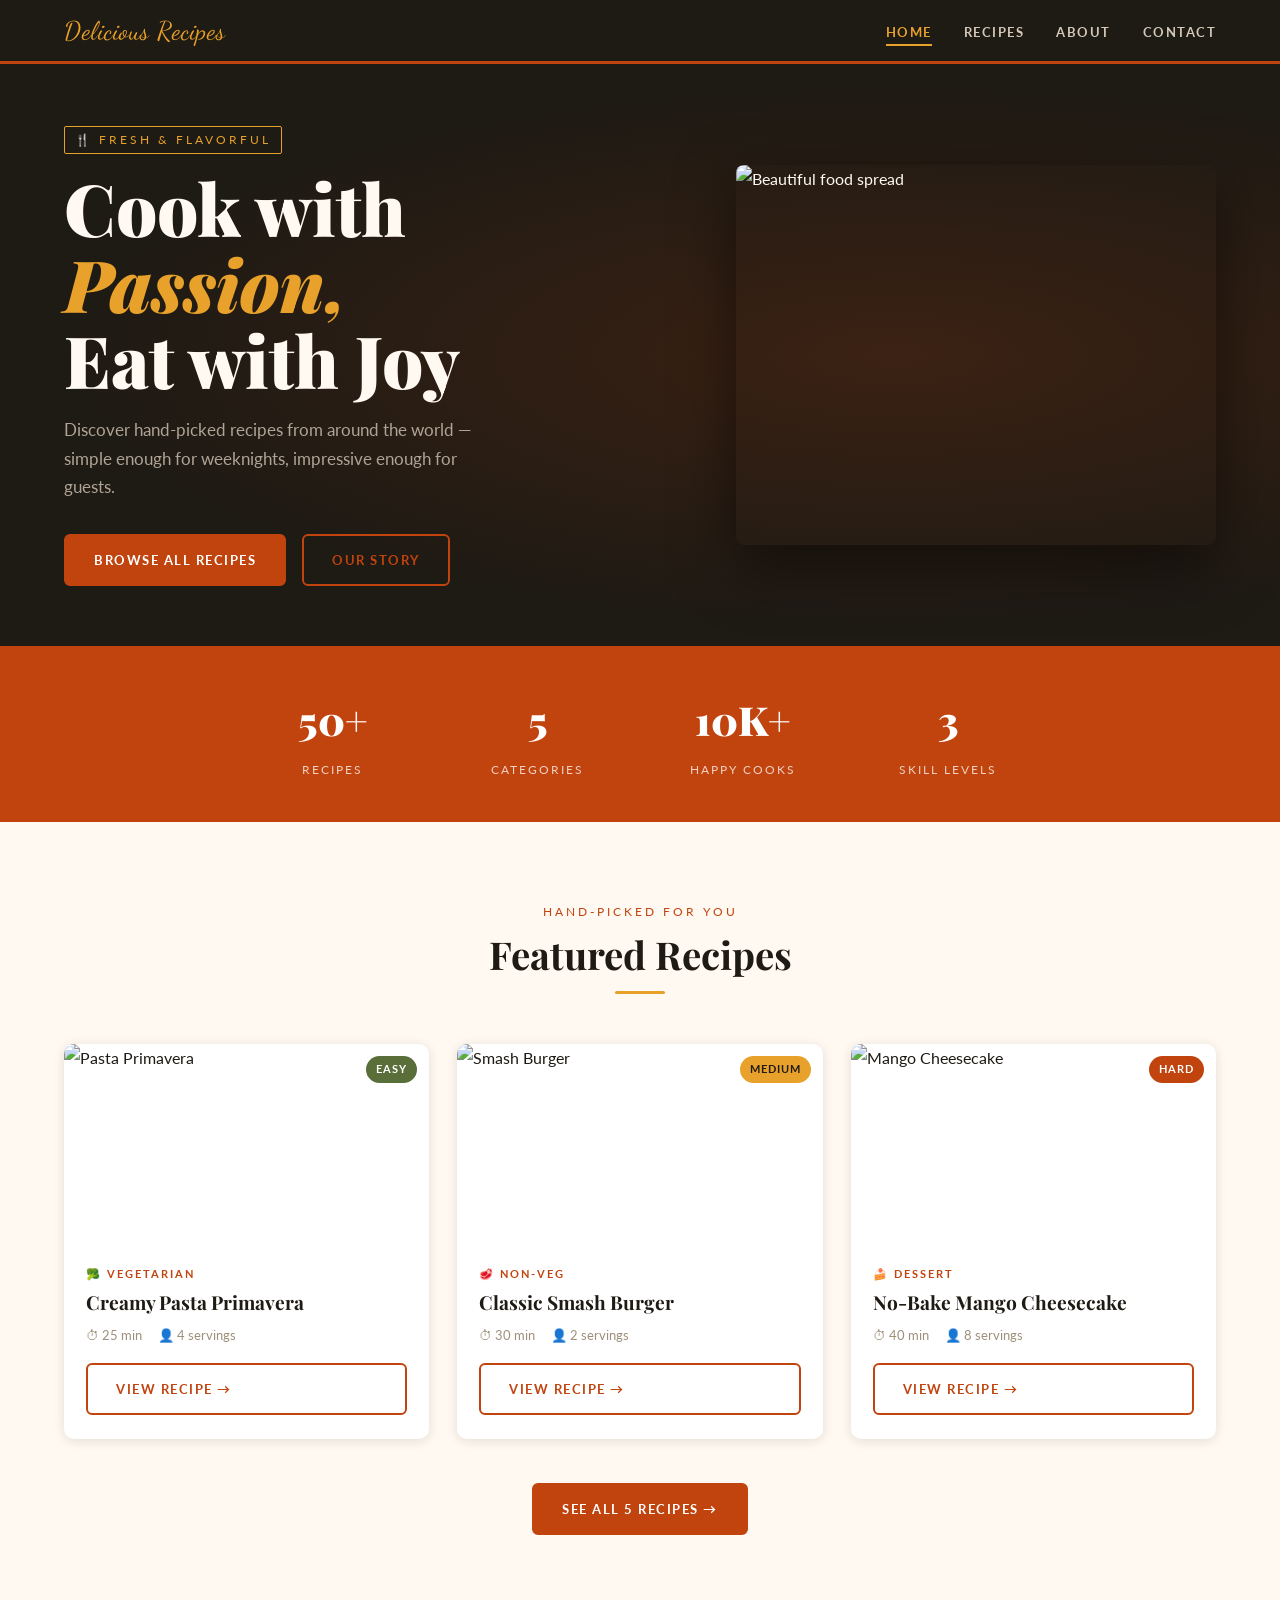
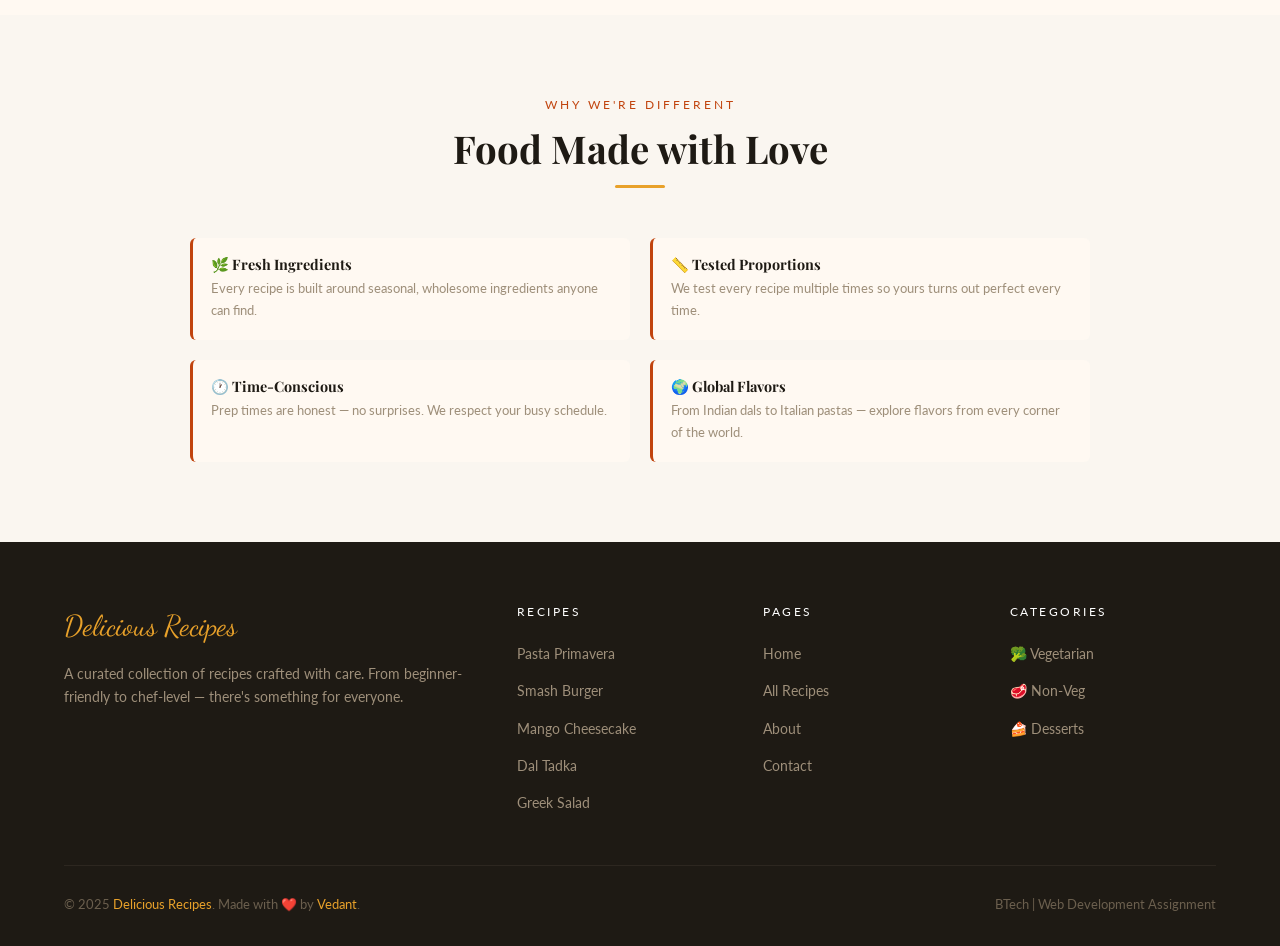
==== index.html @ f7cfa394 "Initial commit - Delicious Recipes website" ====
<!DOCTYPE html>
<html lang="en">
<head>
  <meta charset="UTF-8" />
  <meta name="viewport" content="width=device-width, initial-scale=1.0" />
  <title>Delicious Recipes — Home</title>
  <link rel="stylesheet" href="css/styles.css" />
</head>
<body>

  <!-- ── Navbar ── -->
  <nav class="navbar">
    <div class="navbar__logo">Delicious Recipes</div>
    <div class="navbar__hamburger" id="hamburger" aria-label="Menu">
      <span></span><span></span><span></span>
    </div>
    <ul class="navbar__links" id="nav-links">
      <li><a href="index.html" class="active">Home</a></li>
      <li><a href="recipes.html">Recipes</a></li>
      <li><a href="about.html">About</a></li>
      <li><a href="contact.html">Contact</a></li>
    </ul>
  </nav>

  <!-- ── Hero ── -->
  <section class="hero">
    <div class="hero__text fade-up">
      <span class="hero__tag">🍴 Fresh &amp; Flavorful</span>
      <h1 class="hero__title">Cook with <em>Passion,</em><br>Eat with Joy</h1>
      <p class="hero__subtitle">Discover hand-picked recipes from around the world — simple enough for weeknights, impressive enough for guests.</p>
      <a href="recipes.html" class="btn btn-primary">Browse All Recipes</a>
      &nbsp;&nbsp;
      <a href="about.html" class="btn btn-outline">Our Story</a>
    </div>
    <div class="hero__image fade-up delay-2">
      <img
        src="https://images.unsplash.com/photo-1504674900247-0877df9cc836?w=720&q=80"
        alt="Beautiful food spread"
      />
    </div>
  </section>

  <!-- ── Stats Band ── -->
  <div class="stats-band">
    <div class="stats-grid">
      <div>
        <span class="stat__number">50+</span>
        <span class="stat__label">Recipes</span>
      </div>
      <div>
        <span class="stat__number">5</span>
        <span class="stat__label">Categories</span>
      </div>
      <div>
        <span class="stat__number">10K+</span>
        <span class="stat__label">Happy Cooks</span>
      </div>
      <div>
        <span class="stat__number">3</span>
        <span class="stat__label">Skill Levels</span>
      </div>
    </div>
  </div>

  <!-- ── Featured Recipes ── -->
  <section class="section section--alt">
    <div class="section__header">
      <span class="section__eyebrow">Hand-Picked for You</span>
      <h2 class="section__title">Featured Recipes</h2>
      <div class="section__divider"></div>
    </div>

    <div class="cards-grid">

      <!-- Card 1 -->
      <article class="card">
        <div class="card__image-wrap">
          <img src="https://images.unsplash.com/photo-1546069901-ba9599a7e63c?w=600&q=80" alt="Pasta Primavera" />
          <span class="card__badge badge-easy">Easy</span>
        </div>
        <div class="card__body">
          <span class="card__category">🥦 Vegetarian</span>
          <h3 class="card__title">Creamy Pasta Primavera</h3>
          <div class="card__meta">
            <span>⏱ 25 min</span>
            <span>👤 4 servings</span>
          </div>
          <a href="recipe-pasta.html" class="btn btn-outline card__link">View Recipe →</a>
        </div>
      </article>

      <!-- Card 2 -->
      <article class="card">
        <div class="card__image-wrap">
          <img src="https://images.unsplash.com/photo-1568901346375-23c9450c58cd?w=600&q=80" alt="Smash Burger" />
          <span class="card__badge badge-medium">Medium</span>
        </div>
        <div class="card__body">
          <span class="card__category">🥩 Non-Veg</span>
          <h3 class="card__title">Classic Smash Burger</h3>
          <div class="card__meta">
            <span>⏱ 30 min</span>
            <span>👤 2 servings</span>
          </div>
          <a href="recipe-burger.html" class="btn btn-outline card__link">View Recipe →</a>
        </div>
      </article>

      <!-- Card 3 -->
      <article class="card">
        <div class="card__image-wrap">
          <img src="https://images.unsplash.com/photo-1565958011703-44f9829ba187?w=600&q=80" alt="Mango Cheesecake" />
          <span class="card__badge badge-hard">Hard</span>
        </div>
        <div class="card__body">
          <span class="card__category">🍰 Dessert</span>
          <h3 class="card__title">No-Bake Mango Cheesecake</h3>
          <div class="card__meta">
            <span>⏱ 40 min</span>
            <span>👤 8 servings</span>
          </div>
          <a href="recipe-cheesecake.html" class="btn btn-outline card__link">View Recipe →</a>
        </div>
      </article>

    </div>

    <div style="text-align:center; margin-top: 44px;">
      <a href="recipes.html" class="btn btn-primary">See All 5 Recipes →</a>
    </div>
  </section>

  <!-- ── Why Us ── -->
  <section class="section">
    <div class="section__header">
      <span class="section__eyebrow">Why We're Different</span>
      <h2 class="section__title">Food Made with Love</h2>
      <div class="section__divider"></div>
    </div>
    <div class="about-values" style="max-width:900px; margin: 0 auto;">
      <div class="value-item">
        <h4>🌿 Fresh Ingredients</h4>
        <p>Every recipe is built around seasonal, wholesome ingredients anyone can find.</p>
      </div>
      <div class="value-item">
        <h4>📏 Tested Proportions</h4>
        <p>We test every recipe multiple times so yours turns out perfect every time.</p>
      </div>
      <div class="value-item">
        <h4>🕐 Time-Conscious</h4>
        <p>Prep times are honest — no surprises. We respect your busy schedule.</p>
      </div>
      <div class="value-item">
        <h4>🌍 Global Flavors</h4>
        <p>From Indian dals to Italian pastas — explore flavors from every corner of the world.</p>
      </div>
    </div>
  </section>

  <!-- ── Footer ── -->
  <footer class="footer">
    <div class="footer__grid">
      <div>
        <div class="footer__brand-logo">Delicious Recipes</div>
        <p class="footer__brand-desc">A curated collection of recipes crafted with care. From beginner-friendly to chef-level — there's something for everyone.</p>
      </div>
      <div>
        <p class="footer__col-title">Recipes</p>
        <ul class="footer__links">
          <li><a href="recipe-pasta.html">Pasta Primavera</a></li>
          <li><a href="recipe-burger.html">Smash Burger</a></li>
          <li><a href="recipe-cheesecake.html">Mango Cheesecake</a></li>
          <li><a href="recipe-dal.html">Dal Tadka</a></li>
          <li><a href="recipe-salad.html">Greek Salad</a></li>
        </ul>
      </div>
      <div>
        <p class="footer__col-title">Pages</p>
        <ul class="footer__links">
          <li><a href="index.html">Home</a></li>
          <li><a href="recipes.html">All Recipes</a></li>
          <li><a href="about.html">About</a></li>
          <li><a href="contact.html">Contact</a></li>
        </ul>
      </div>
      <div>
        <p class="footer__col-title">Categories</p>
        <ul class="footer__links">
          <li><a href="recipes.html">🥦 Vegetarian</a></li>
          <li><a href="recipes.html">🥩 Non-Veg</a></li>
          <li><a href="recipes.html">🍰 Desserts</a></li>
        </ul>
      </div>
    </div>
    <div class="footer__bottom">
      <p class="footer__copy">© 2025 <span>Delicious Recipes</span>. Made with ❤️ by <span>Vedant</span>.</p>
      <p class="footer__copy">BTech | Web Development Assignment</p>
    </div>
  </footer>

  <script>
    const ham = document.getElementById('hamburger');
    const links = document.getElementById('nav-links');
    ham.addEventListener('click', () => links.classList.toggle('open'));
  </script>
</body>
</html>
---- css/styles.css ----
/* ============================================
   DELICIOUS RECIPES — Global Styles
   Aesthetic: Warm editorial / cookbook magazine
   ============================================ */

@import url('https://fonts.googleapis.com/css2?family=Playfair+Display:ital,wght@0,400;0,700;0,900;1,400;1,700&family=Lato:wght@300;400;700&family=Dancing+Script:wght@600&display=swap');

/* ── CSS Variables ── */
:root {
  --cream:       #faf6f0;
  --warm-white:  #fff9f2;
  --terracotta:  #c1440e;
  --rust:        #9e3510;
  --saffron:     #e8a12a;
  --olive:       #5a6e3a;
  --dark:        #1e1a14;
  --mid:         #5c4f3a;
  --light-mid:   #9e8f7a;
  --border:      #e2d9cc;
  --shadow:      rgba(30,26,20,0.12);
  --font-display: 'Playfair Display', Georgia, serif;
  --font-body:    'Lato', sans-serif;
  --font-script:  'Dancing Script', cursive;
  --radius:       6px;
  --transition:   0.25s ease;
}

/* ── Reset & Base ── */
*, *::before, *::after { box-sizing: border-box; margin: 0; padding: 0; }

html { scroll-behavior: smooth; }

body {
  font-family: var(--font-body);
  background-color: var(--cream);
  color: var(--dark);
  line-height: 1.7;
  font-size: 16px;
}

img { max-width: 100%; display: block; }
a  { color: inherit; text-decoration: none; }
ul { list-style: none; }

/* ── Typography ── */
h1, h2, h3, h4 { font-family: var(--font-display); line-height: 1.2; }
h1 { font-size: clamp(2rem, 5vw, 3.5rem); font-weight: 900; }
h2 { font-size: clamp(1.5rem, 3vw, 2.4rem); font-weight: 700; }
h3 { font-size: 1.3rem; font-weight: 700; }
p  { color: var(--mid); margin-bottom: 1rem; }

/* ── Navbar ── */
.navbar {
  position: sticky;
  top: 0;
  z-index: 100;
  background: var(--dark);
  border-bottom: 3px solid var(--terracotta);
  display: flex;
  align-items: center;
  justify-content: space-between;
  padding: 0 5%;
  height: 64px;
}

.navbar__logo {
  font-family: var(--font-script);
  font-size: 1.6rem;
  color: var(--saffron);
  letter-spacing: 0.5px;
}

.navbar__links {
  display: flex;
  gap: 2rem;
  align-items: center;
}

.navbar__links a {
  font-family: var(--font-body);
  font-weight: 700;
  font-size: 0.8rem;
  letter-spacing: 1.5px;
  text-transform: uppercase;
  color: #d4c9b8;
  padding: 4px 0;
  border-bottom: 2px solid transparent;
  transition: color var(--transition), border-color var(--transition);
}

.navbar__links a:hover,
.navbar__links a.active {
  color: var(--saffron);
  border-bottom-color: var(--saffron);
}

/* ── Hero ── */
.hero {
  background: var(--dark);
  color: var(--warm-white);
  display: flex;
  align-items: center;
  min-height: 540px;
  padding: 60px 5%;
  gap: 5%;
  overflow: hidden;
  position: relative;
}

.hero::before {
  content: '';
  position: absolute;
  inset: 0;
  background: radial-gradient(ellipse at 70% 50%, rgba(193,68,14,0.18) 0%, transparent 65%);
}

.hero__text { flex: 1; position: relative; z-index: 1; }

.hero__tag {
  font-family: var(--font-body);
  font-size: 0.75rem;
  letter-spacing: 3px;
  text-transform: uppercase;
  color: var(--saffron);
  display: inline-block;
  margin-bottom: 1rem;
  border: 1px solid var(--saffron);
  padding: 3px 10px;
  border-radius: 2px;
}

.hero__title {
  font-family: var(--font-display);
  font-size: clamp(2.5rem, 6vw, 4.5rem);
  font-weight: 900;
  line-height: 1.05;
  margin-bottom: 1.2rem;
}

.hero__title em {
  font-style: italic;
  color: var(--saffron);
}

.hero__subtitle {
  color: #b0a496;
  font-size: 1.05rem;
  max-width: 420px;
  margin-bottom: 2rem;
}

.hero__image {
  flex: 1;
  max-width: 480px;
  position: relative;
  z-index: 1;
}

.hero__image img {
  border-radius: 8px;
  width: 100%;
  height: 380px;
  object-fit: cover;
  box-shadow: 0 20px 60px rgba(0,0,0,0.5);
}

/* ── Buttons ── */
.btn {
  display: inline-block;
  font-family: var(--font-body);
  font-weight: 700;
  font-size: 0.82rem;
  letter-spacing: 1.5px;
  text-transform: uppercase;
  padding: 13px 28px;
  border-radius: var(--radius);
  cursor: pointer;
  transition: transform var(--transition), box-shadow var(--transition), background var(--transition);
  border: 2px solid transparent;
}

.btn-primary {
  background: var(--terracotta);
  color: #fff;
  border-color: var(--terracotta);
}
.btn-primary:hover {
  background: var(--rust);
  border-color: var(--rust);
  transform: translateY(-2px);
  box-shadow: 0 8px 24px rgba(193,68,14,0.4);
}

.btn-outline {
  background: transparent;
  color: var(--terracotta);
  border-color: var(--terracotta);
}
.btn-outline:hover {
  background: var(--terracotta);
  color: #fff;
  transform: translateY(-2px);
}

/* ── Section commons ── */
.section {
  padding: 80px 5%;
}

.section--alt {
  background: var(--warm-white);
}

.section__header {
  text-align: center;
  margin-bottom: 50px;
}

.section__eyebrow {
  font-family: var(--font-body);
  font-size: 0.72rem;
  letter-spacing: 3px;
  text-transform: uppercase;
  color: var(--terracotta);
  display: block;
  margin-bottom: 10px;
}

.section__title { color: var(--dark); }

.section__divider {
  width: 50px;
  height: 3px;
  background: var(--saffron);
  margin: 14px auto 0;
  border-radius: 2px;
}

/* ── Recipe Cards Grid ── */
.cards-grid {
  display: grid;
  grid-template-columns: repeat(auto-fill, minmax(280px, 1fr));
  gap: 28px;
}

.card {
  background: #fff;
  border-radius: 10px;
  overflow: hidden;
  box-shadow: 0 2px 12px var(--shadow);
  transition: transform var(--transition), box-shadow var(--transition);
  display: flex;
  flex-direction: column;
}

.card:hover {
  transform: translateY(-6px);
  box-shadow: 0 12px 36px rgba(30,26,20,0.18);
}

.card__image-wrap {
  position: relative;
  height: 200px;
  overflow: hidden;
}

.card__image-wrap img {
  width: 100%;
  height: 100%;
  object-fit: cover;
  transition: transform 0.4s ease;
}

.card:hover .card__image-wrap img {
  transform: scale(1.05);
}

.card__badge {
  position: absolute;
  top: 12px;
  right: 12px;
  font-size: 0.68rem;
  font-weight: 700;
  letter-spacing: 1px;
  text-transform: uppercase;
  padding: 4px 10px;
  border-radius: 20px;
  color: #fff;
}

.badge-easy   { background: var(--olive); }
.badge-medium { background: var(--saffron); color: var(--dark); }
.badge-hard   { background: var(--terracotta); }

.card__body {
  padding: 20px 22px 24px;
  flex: 1;
  display: flex;
  flex-direction: column;
}

.card__category {
  font-size: 0.7rem;
  font-weight: 700;
  letter-spacing: 2px;
  text-transform: uppercase;
  color: var(--terracotta);
  margin-bottom: 8px;
}

.card__title {
  font-family: var(--font-display);
  font-size: 1.2rem;
  font-weight: 700;
  color: var(--dark);
  margin-bottom: 10px;
}

.card__meta {
  display: flex;
  gap: 16px;
  margin-bottom: 16px;
  font-size: 0.82rem;
  color: var(--light-mid);
}

.card__meta span::before {
  margin-right: 4px;
}

.card__link {
  margin-top: auto;
}

/* ── Category Filters ── */
.categories {
  display: flex;
  gap: 10px;
  flex-wrap: wrap;
  justify-content: center;
  margin-bottom: 40px;
}

.cat-btn {
  font-family: var(--font-body);
  font-size: 0.78rem;
  font-weight: 700;
  letter-spacing: 1.2px;
  text-transform: uppercase;
  padding: 8px 20px;
  border-radius: 30px;
  border: 2px solid var(--border);
  background: transparent;
  color: var(--mid);
  cursor: pointer;
  transition: all var(--transition);
}

.cat-btn:hover,
.cat-btn.active {
  background: var(--terracotta);
  border-color: var(--terracotta);
  color: #fff;
}

/* ── Search Bar (UI only) ── */
.search-bar {
  max-width: 500px;
  margin: 0 auto 50px;
  position: relative;
}

.search-bar input {
  width: 100%;
  padding: 14px 50px 14px 20px;
  border: 2px solid var(--border);
  border-radius: 40px;
  font-family: var(--font-body);
  font-size: 0.95rem;
  background: #fff;
  color: var(--dark);
  outline: none;
  transition: border-color var(--transition), box-shadow var(--transition);
}

.search-bar input:focus {
  border-color: var(--terracotta);
  box-shadow: 0 0 0 3px rgba(193,68,14,0.12);
}

.search-bar input::placeholder { color: var(--light-mid); }

.search-bar__icon {
  position: absolute;
  right: 18px;
  top: 50%;
  transform: translateY(-50%);
  font-size: 1.1rem;
  color: var(--light-mid);
  pointer-events: none;
}

/* ── Stats Band ── */
.stats-band {
  background: var(--terracotta);
  padding: 40px 5%;
}

.stats-grid {
  display: grid;
  grid-template-columns: repeat(auto-fit, minmax(150px, 1fr));
  gap: 20px;
  text-align: center;
  max-width: 800px;
  margin: 0 auto;
}

.stat__number {
  font-family: var(--font-display);
  font-size: 2.5rem;
  font-weight: 900;
  color: #fff;
  display: block;
}

.stat__label {
  font-size: 0.78rem;
  letter-spacing: 2px;
  text-transform: uppercase;
  color: rgba(255,255,255,0.75);
}

/* ── Recipe Page Layout ── */
.recipe-hero {
  background: var(--dark);
  padding: 60px 5% 50px;
  color: var(--warm-white);
  position: relative;
  overflow: hidden;
}

.recipe-hero::after {
  content: '';
  position: absolute;
  bottom: 0; left: 0; right: 0;
  height: 4px;
  background: linear-gradient(90deg, var(--terracotta), var(--saffron), var(--olive));
}

.recipe-hero__inner {
  max-width: 1100px;
  margin: 0 auto;
  display: grid;
  grid-template-columns: 1fr 1fr;
  gap: 60px;
  align-items: center;
}

.recipe-hero__breadcrumb {
  font-size: 0.78rem;
  color: var(--light-mid);
  margin-bottom: 16px;
}

.recipe-hero__breadcrumb a {
  color: var(--saffron);
}

.recipe-hero__breadcrumb a:hover { text-decoration: underline; }

.recipe-hero__category {
  font-size: 0.72rem;
  font-weight: 700;
  letter-spacing: 3px;
  text-transform: uppercase;
  color: var(--saffron);
  margin-bottom: 10px;
  display: block;
}

.recipe-hero__title {
  font-size: clamp(2rem, 4vw, 3rem);
  font-weight: 900;
  margin-bottom: 16px;
  line-height: 1.1;
}

.recipe-hero__desc {
  color: #b0a496;
  font-size: 1rem;
  margin-bottom: 28px;
  max-width: 480px;
}

.recipe-meta-pills {
  display: flex;
  flex-wrap: wrap;
  gap: 10px;
}

.meta-pill {
  display: flex;
  align-items: center;
  gap: 6px;
  background: rgba(255,255,255,0.08);
  border: 1px solid rgba(255,255,255,0.15);
  border-radius: 30px;
  padding: 6px 16px;
  font-size: 0.82rem;
  color: #d4c9b8;
}

.meta-pill strong { color: #fff; }

.recipe-hero__image img {
  width: 100%;
  height: 380px;
  object-fit: cover;
  border-radius: 10px;
  box-shadow: 0 20px 60px rgba(0,0,0,0.5);
}

/* ── Recipe Content ── */
.recipe-content {
  max-width: 1100px;
  margin: 0 auto;
  padding: 60px 5%;
  display: grid;
  grid-template-columns: 1fr 2fr;
  gap: 60px;
  align-items: start;
}

.recipe-sidebar {
  position: sticky;
  top: 80px;
}

.sidebar-card {
  background: #fff;
  border-radius: 10px;
  padding: 28px;
  box-shadow: 0 2px 12px var(--shadow);
  margin-bottom: 24px;
}

.sidebar-card h3 {
  font-size: 1rem;
  text-transform: uppercase;
  letter-spacing: 2px;
  color: var(--terracotta);
  margin-bottom: 18px;
  padding-bottom: 12px;
  border-bottom: 2px solid var(--border);
}

.ingredients-list li {
  display: flex;
  align-items: flex-start;
  gap: 10px;
  padding: 8px 0;
  border-bottom: 1px solid var(--border);
  font-size: 0.9rem;
  color: var(--mid);
}

.ingredients-list li:last-child { border-bottom: none; }

.ingredients-list li::before {
  content: '●';
  color: var(--terracotta);
  font-size: 0.6rem;
  margin-top: 6px;
  flex-shrink: 0;
}

/* ── Steps ── */
.steps-list { counter-reset: steps; }

.step {
  display: grid;
  grid-template-columns: 48px 1fr;
  gap: 20px;
  margin-bottom: 32px;
  align-items: start;
}

.step__number {
  width: 48px;
  height: 48px;
  background: var(--terracotta);
  color: #fff;
  font-family: var(--font-display);
  font-size: 1.2rem;
  font-weight: 700;
  display: flex;
  align-items: center;
  justify-content: center;
  border-radius: 50%;
  flex-shrink: 0;
}

.step__content h4 {
  font-size: 1rem;
  color: var(--dark);
  margin-bottom: 6px;
}

.step__content p {
  font-size: 0.92rem;
  margin-bottom: 0;
}

/* ── About Page ── */
.about-grid {
  display: grid;
  grid-template-columns: 1fr 1fr;
  gap: 80px;
  align-items: center;
  max-width: 1100px;
  margin: 0 auto;
  padding: 80px 5%;
}

.about-image img {
  border-radius: 10px;
  width: 100%;
  height: 450px;
  object-fit: cover;
  box-shadow: 0 20px 60px var(--shadow);
}

.about-text .section__eyebrow { text-align: left; display: block; margin-bottom: 10px; }
.about-text h2 { margin-bottom: 20px; }

.about-values {
  display: grid;
  grid-template-columns: 1fr 1fr;
  gap: 20px;
  margin-top: 30px;
}

.value-item {
  background: var(--warm-white);
  padding: 18px;
  border-radius: var(--radius);
  border-left: 3px solid var(--terracotta);
}

.value-item h4 {
  font-size: 0.9rem;
  color: var(--dark);
  margin-bottom: 4px;
}

.value-item p {
  font-size: 0.82rem;
  margin-bottom: 0;
  color: var(--light-mid);
}

/* ── Contact Page ── */
.contact-layout {
  max-width: 1100px;
  margin: 0 auto;
  padding: 80px 5%;
  display: grid;
  grid-template-columns: 1fr 1.4fr;
  gap: 80px;
  align-items: start;
}

.contact-info h2 { margin-bottom: 16px; }
.contact-info p  { margin-bottom: 28px; }

.contact-detail {
  display: flex;
  align-items: flex-start;
  gap: 14px;
  margin-bottom: 20px;
}

.contact-detail__icon {
  width: 42px;
  height: 42px;
  background: rgba(193,68,14,0.1);
  border-radius: var(--radius);
  display: flex;
  align-items: center;
  justify-content: center;
  font-size: 1.1rem;
  flex-shrink: 0;
}

.contact-detail__text strong { display: block; font-size: 0.85rem; color: var(--dark); }
.contact-detail__text span  { font-size: 0.85rem; color: var(--light-mid); }

.contact-form-card {
  background: #fff;
  border-radius: 12px;
  padding: 40px;
  box-shadow: 0 4px 24px var(--shadow);
}

.form-group {
  margin-bottom: 20px;
}

.form-group label {
  display: block;
  font-size: 0.8rem;
  font-weight: 700;
  letter-spacing: 1px;
  text-transform: uppercase;
  color: var(--mid);
  margin-bottom: 8px;
}

.form-group input,
.form-group textarea,
.form-group select {
  width: 100%;
  padding: 12px 16px;
  border: 2px solid var(--border);
  border-radius: var(--radius);
  font-family: var(--font-body);
  font-size: 0.92rem;
  background: var(--cream);
  color: var(--dark);
  outline: none;
  transition: border-color var(--transition), box-shadow var(--transition);
}

.form-group input:focus,
.form-group textarea:focus,
.form-group select:focus {
  border-color: var(--terracotta);
  box-shadow: 0 0 0 3px rgba(193,68,14,0.1);
}

.form-group textarea { resize: vertical; min-height: 120px; }

/* ── Footer ── */
.footer {
  background: var(--dark);
  color: #d4c9b8;
  padding: 60px 5% 30px;
}

.footer__grid {
  display: grid;
  grid-template-columns: 2fr 1fr 1fr 1fr;
  gap: 40px;
  margin-bottom: 50px;
}

.footer__brand-logo {
  font-family: var(--font-script);
  font-size: 1.8rem;
  color: var(--saffron);
  margin-bottom: 12px;
}

.footer__brand-desc {
  font-size: 0.85rem;
  color: #9e8f7a;
  line-height: 1.7;
  margin-bottom: 0;
}

.footer__col-title {
  font-family: var(--font-body);
  font-size: 0.72rem;
  letter-spacing: 2.5px;
  text-transform: uppercase;
  color: #fff;
  margin-bottom: 18px;
}

.footer__links li + li { margin-top: 10px; }

.footer__links a {
  font-size: 0.875rem;
  color: #9e8f7a;
  transition: color var(--transition);
}

.footer__links a:hover { color: var(--saffron); }

.footer__bottom {
  border-top: 1px solid #2d2720;
  padding-top: 28px;
  display: flex;
  align-items: center;
  justify-content: space-between;
  flex-wrap: wrap;
  gap: 10px;
}

.footer__copy {
  font-size: 0.8rem;
  color: #6b5f4e;
  margin-bottom: 0;
}

.footer__copy span { color: var(--saffron); }

/* ── Page Banner ── */
.page-banner {
  background: var(--dark);
  padding: 60px 5%;
  text-align: center;
  color: var(--warm-white);
  position: relative;
  overflow: hidden;
}

.page-banner::before {
  content: '';
  position: absolute;
  inset: 0;
  background: radial-gradient(ellipse at 50% 50%, rgba(232,161,42,0.12) 0%, transparent 70%);
}

.page-banner h1 { position: relative; z-index: 1; margin-bottom: 10px; }
.page-banner p  { position: relative; z-index: 1; color: #9e8f7a; margin-bottom: 0; }

/* ── Animations ── */
@keyframes fadeUp {
  from { opacity: 0; transform: translateY(24px); }
  to   { opacity: 1; transform: translateY(0); }
}

.fade-up { animation: fadeUp 0.6s ease both; }
.delay-1 { animation-delay: 0.1s; }
.delay-2 { animation-delay: 0.2s; }
.delay-3 { animation-delay: 0.3s; }
.delay-4 { animation-delay: 0.4s; }

@keyframes shimmer {
  0%, 100% { opacity: 1; }
  50%       { opacity: 0.6; }
}

/* ── Mobile Hamburger placeholder ── */
.navbar__hamburger {
  display: none;
  flex-direction: column;
  gap: 5px;
  cursor: pointer;
}

.navbar__hamburger span {
  display: block;
  width: 24px;
  height: 2px;
  background: #d4c9b8;
  border-radius: 2px;
  transition: all var(--transition);
}

/* ── Responsive ── */
@media (max-width: 900px) {
  .hero {
    flex-direction: column;
    text-align: center;
    min-height: auto;
    padding: 50px 5%;
  }
  .hero__image { max-width: 100%; }
  .hero__subtitle { margin: 0 auto 2rem; }

  .recipe-hero__inner { grid-template-columns: 1fr; gap: 30px; }
  .recipe-hero__image { order: -1; }
  .recipe-hero__image img { height: 260px; }

  .recipe-content { grid-template-columns: 1fr; }
  .recipe-sidebar { position: static; }

  .about-grid { grid-template-columns: 1fr; gap: 40px; }
  .contact-layout { grid-template-columns: 1fr; gap: 40px; }

  .footer__grid { grid-template-columns: 1fr 1fr; }
}

@media (max-width: 640px) {
  .navbar__links {
    display: none;
    position: absolute;
    top: 64px;
    left: 0; right: 0;
    background: var(--dark);
    flex-direction: column;
    padding: 24px 5%;
    gap: 20px;
    border-bottom: 3px solid var(--terracotta);
  }

  .navbar__links.open { display: flex; }

  .navbar__hamburger { display: flex; }

  .footer__grid { grid-template-columns: 1fr; }

  .about-values { grid-template-columns: 1fr; }

  .cards-grid { grid-template-columns: 1fr; }

  .stats-grid { grid-template-columns: repeat(2, 1fr); }

  .footer__bottom { flex-direction: column; text-align: center; }
}
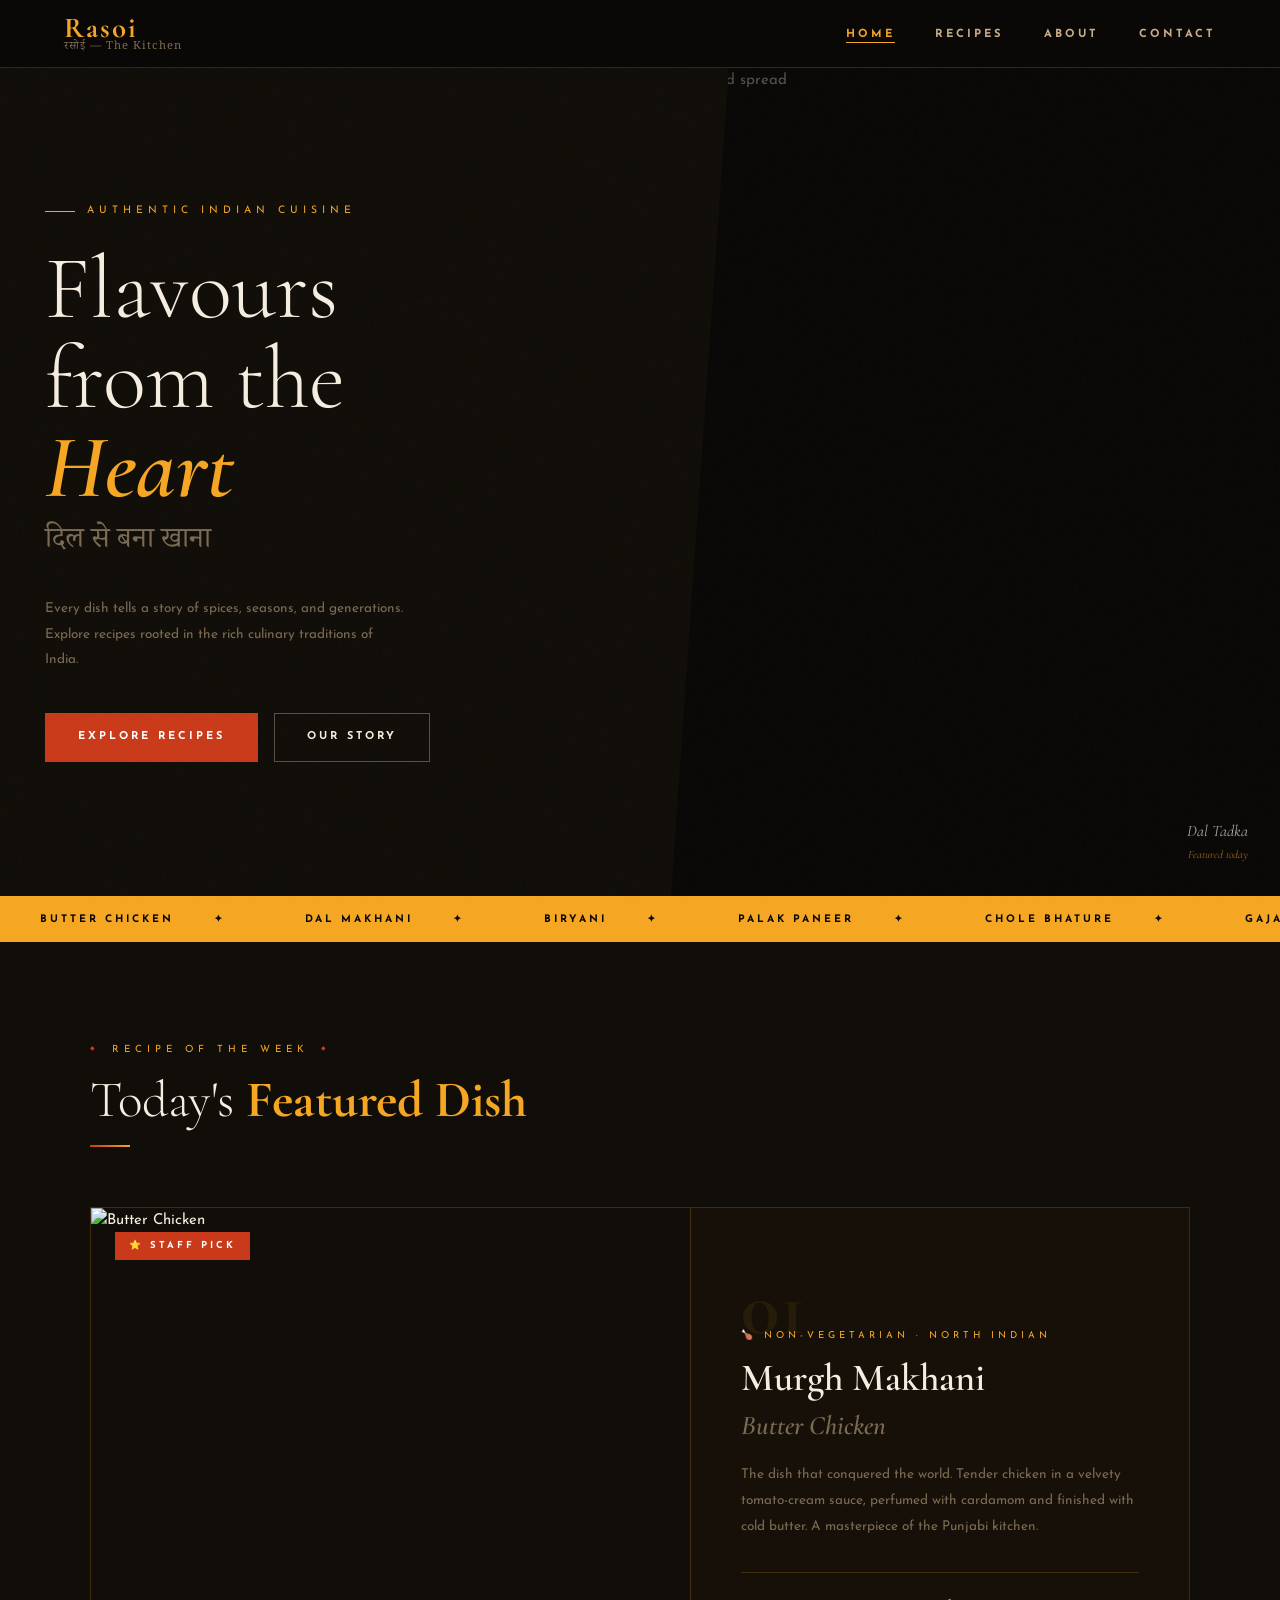
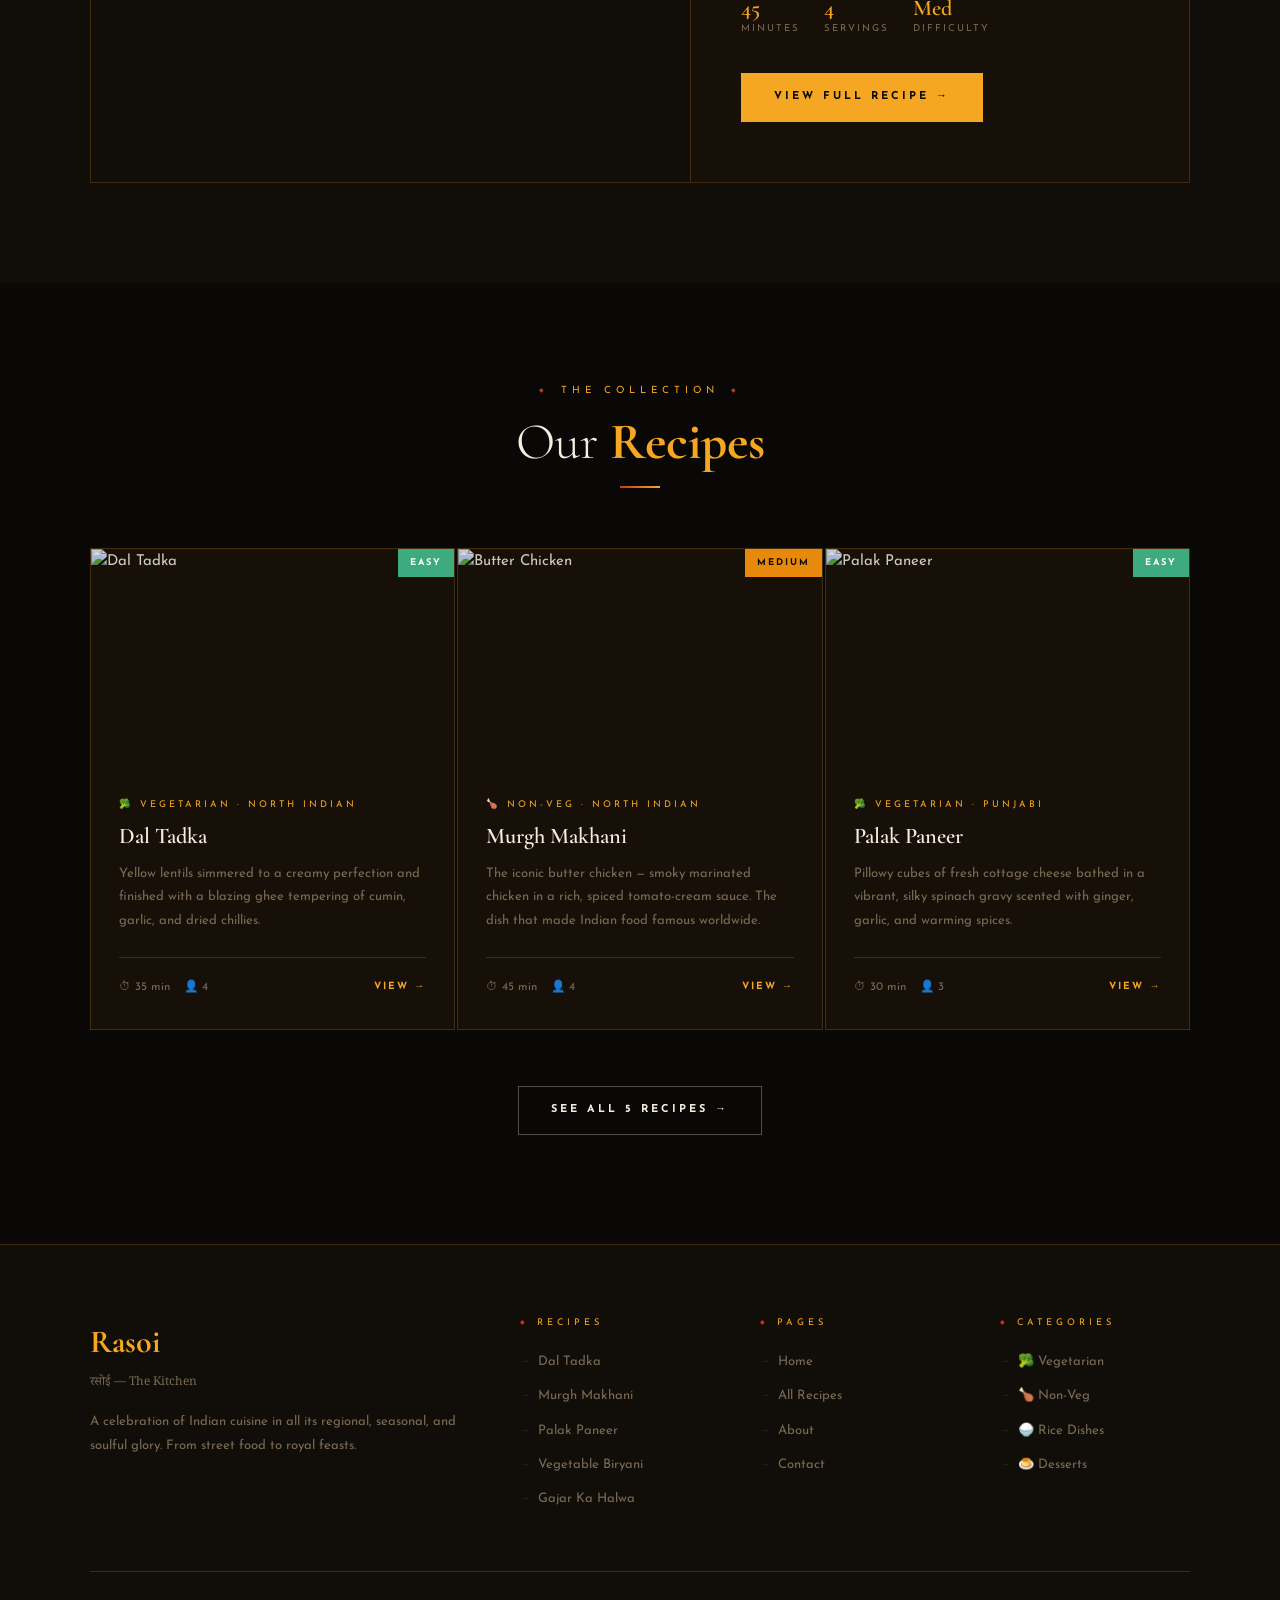
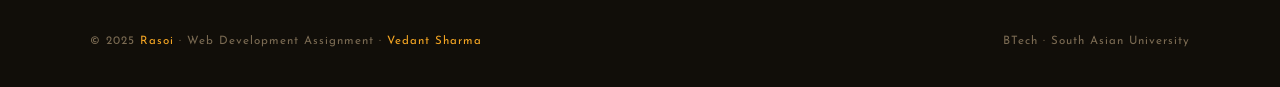
==== commit 10f83e48: "Complete redesign - Rasoi Indian Recipes" ====
--- a/index.html
+++ b/index.html
@@ -3,17 +3,18 @@
 <head>
   <meta charset="UTF-8" />
   <meta name="viewport" content="width=device-width, initial-scale=1.0" />
-  <title>Delicious Recipes — Home</title>
+  <title>Rasoi — Authentic Indian Recipes</title>
   <link rel="stylesheet" href="css/styles.css" />
 </head>
 <body>
 
-  <!-- ── Navbar ── -->
+  <!-- Navbar -->
   <nav class="navbar">
-    <div class="navbar__logo">Delicious Recipes</div>
-    <div class="navbar__hamburger" id="hamburger" aria-label="Menu">
-      <span></span><span></span><span></span>
-    </div>
+    <div class="navbar__logo">
+      <span class="navbar__logo-main">Rasoi</span>
+      <span class="navbar__logo-sub">रसोई — The Kitchen</span>
+    </div>
+    <div class="navbar__hamburger" id="hamburger"><span></span><span></span><span></span></div>
     <ul class="navbar__links" id="nav-links">
       <li><a href="index.html" class="active">Home</a></li>
       <li><a href="recipes.html">Recipes</a></li>
@@ -22,156 +23,163 @@
     </ul>
   </nav>
 
-  <!-- ── Hero ── -->
+  <!-- Hero -->
   <section class="hero">
-    <div class="hero__text fade-up">
-      <span class="hero__tag">🍴 Fresh &amp; Flavorful</span>
-      <h1 class="hero__title">Cook with <em>Passion,</em><br>Eat with Joy</h1>
-      <p class="hero__subtitle">Discover hand-picked recipes from around the world — simple enough for weeknights, impressive enough for guests.</p>
-      <a href="recipes.html" class="btn btn-primary">Browse All Recipes</a>
-      &nbsp;&nbsp;
-      <a href="about.html" class="btn btn-outline">Our Story</a>
-    </div>
-    <div class="hero__image fade-up delay-2">
-      <img
-        src="https://images.unsplash.com/photo-1504674900247-0877df9cc836?w=720&q=80"
-        alt="Beautiful food spread"
-      />
+    <div class="hero__left">
+      <div class="hero__eyebrow fade-up">Authentic Indian Cuisine</div>
+      <h1 class="hero__title fade-up d1">
+        Flavours<br>from the<br><em>Heart</em>
+      </h1>
+      <span class="hero__title-deva fade-up d2">दिल से बना खाना</span>
+      <p class="hero__desc fade-up d3">
+        Every dish tells a story of spices, seasons, and generations. Explore recipes rooted in the rich culinary traditions of India.
+      </p>
+      <div class="hero__cta fade-up d4">
+        <a href="recipes.html" class="btn btn-fire"><span>Explore Recipes</span></a>
+        <a href="about.html" class="btn btn-ghost">Our Story</a>
+      </div>
+    </div>
+    <div class="hero__right">
+      <img src="https://images.unsplash.com/photo-1585937421612-70a008356fbe?w=900&q=85" alt="Indian food spread" />
+      <div class="hero__right-label">
+        <span>Dal Tadka</span>
+        <span style="font-size:0.7rem; color: rgba(245,166,35,0.6);">Featured today</span>
+      </div>
     </div>
   </section>
 
-  <!-- ── Stats Band ── -->
-  <div class="stats-band">
-    <div class="stats-grid">
-      <div>
-        <span class="stat__number">50+</span>
-        <span class="stat__label">Recipes</span>
-      </div>
-      <div>
-        <span class="stat__number">5</span>
-        <span class="stat__label">Categories</span>
-      </div>
-      <div>
-        <span class="stat__number">10K+</span>
-        <span class="stat__label">Happy Cooks</span>
-      </div>
-      <div>
-        <span class="stat__number">3</span>
-        <span class="stat__label">Skill Levels</span>
-      </div>
+  <!-- Ticker -->
+  <div class="ticker">
+    <div class="ticker__inner">
+      <span class="ticker__item">Butter Chicken</span>
+      <span class="ticker__item">Dal Makhani</span>
+      <span class="ticker__item">Biryani</span>
+      <span class="ticker__item">Palak Paneer</span>
+      <span class="ticker__item">Chole Bhature</span>
+      <span class="ticker__item">Gajar Ka Halwa</span>
+      <span class="ticker__item">Masala Dosa</span>
+      <span class="ticker__item">Rogan Josh</span>
+      <!-- Duplicate for seamless loop -->
+      <span class="ticker__item">Butter Chicken</span>
+      <span class="ticker__item">Dal Makhani</span>
+      <span class="ticker__item">Biryani</span>
+      <span class="ticker__item">Palak Paneer</span>
+      <span class="ticker__item">Chole Bhature</span>
+      <span class="ticker__item">Gajar Ka Halwa</span>
+      <span class="ticker__item">Masala Dosa</span>
+      <span class="ticker__item">Rogan Josh</span>
     </div>
   </div>
 
-  <!-- ── Featured Recipes ── -->
-  <section class="section section--alt">
+  <!-- Featured Recipe -->
+  <section class="section section--dark">
     <div class="section__header">
-      <span class="section__eyebrow">Hand-Picked for You</span>
-      <h2 class="section__title">Featured Recipes</h2>
-      <div class="section__divider"></div>
+      <div class="section__kicker">Recipe of the Week</div>
+      <h2 class="section__title">Today's <strong>Featured Dish</strong></h2>
+      <div class="section__rule"></div>
+    </div>
+
+    <div class="featured">
+      <div class="featured__image">
+        <img src="https://images.unsplash.com/photo-1603894584373-5ac82b2ae398?w=800&q=80" alt="Butter Chicken" />
+        <span class="featured__tag">⭐ Staff Pick</span>
+      </div>
+      <div class="featured__body">
+        <div class="featured__number">01</div>
+        <span class="featured__category">🍗 Non-Vegetarian · North Indian</span>
+        <h2 class="featured__title">Murgh Makhani<br><em style="font-style:italic; color: var(--muted); font-size:0.7em;">Butter Chicken</em></h2>
+        <p class="featured__desc">The dish that conquered the world. Tender chicken in a velvety tomato-cream sauce, perfumed with cardamom and finished with cold butter. A masterpiece of the Punjabi kitchen.</p>
+        <div class="featured__stats">
+          <div class="stat"><span class="stat__val">45</span><span class="stat__key">Minutes</span></div>
+          <div class="stat"><span class="stat__val">4</span><span class="stat__key">Servings</span></div>
+          <div class="stat"><span class="stat__val">Med</span><span class="stat__key">Difficulty</span></div>
+        </div>
+        <a href="recipe-butter-chicken.html" class="btn btn-saffron" style="align-self: flex-start;">View Full Recipe →</a>
+      </div>
+    </div>
+  </section>
+
+  <!-- All Recipes Preview -->
+  <section class="section">
+    <div class="section__header section__header--center">
+      <div class="section__kicker">The Collection</div>
+      <h2 class="section__title">Our <strong>Recipes</strong></h2>
+      <div class="section__rule"></div>
     </div>
 
     <div class="cards-grid">
 
-      <!-- Card 1 -->
-      <article class="card">
-        <div class="card__image-wrap">
-          <img src="https://images.unsplash.com/photo-1546069901-ba9599a7e63c?w=600&q=80" alt="Pasta Primavera" />
-          <span class="card__badge badge-easy">Easy</span>
-        </div>
-        <div class="card__body">
-          <span class="card__category">🥦 Vegetarian</span>
-          <h3 class="card__title">Creamy Pasta Primavera</h3>
-          <div class="card__meta">
-            <span>⏱ 25 min</span>
-            <span>👤 4 servings</span>
+      <article class="rcard">
+        <div class="rcard__img">
+          <img src="https://images.unsplash.com/photo-1585937421612-70a008356fbe?w=600&q=80" alt="Dal Tadka" />
+          <span class="rcard__level level-easy">Easy</span>
+        </div>
+        <div class="rcard__body">
+          <span class="rcard__cat">🥦 Vegetarian · North Indian</span>
+          <h3 class="rcard__title">Dal Tadka</h3>
+          <p class="rcard__desc">Yellow lentils simmered to a creamy perfection and finished with a blazing ghee tempering of cumin, garlic, and dried chillies.</p>
+          <div class="rcard__footer">
+            <div class="rcard__meta"><span>⏱ 35 min</span><span>👤 4</span></div>
+            <a href="recipe-dal.html" class="rcard__link">View →</a>
           </div>
-          <a href="recipe-pasta.html" class="btn btn-outline card__link">View Recipe →</a>
         </div>
       </article>
 
-      <!-- Card 2 -->
-      <article class="card">
-        <div class="card__image-wrap">
-          <img src="https://images.unsplash.com/photo-1568901346375-23c9450c58cd?w=600&q=80" alt="Smash Burger" />
-          <span class="card__badge badge-medium">Medium</span>
-        </div>
-        <div class="card__body">
-          <span class="card__category">🥩 Non-Veg</span>
-          <h3 class="card__title">Classic Smash Burger</h3>
-          <div class="card__meta">
-            <span>⏱ 30 min</span>
-            <span>👤 2 servings</span>
+      <article class="rcard">
+        <div class="rcard__img">
+          <img src="https://images.unsplash.com/photo-1603894584373-5ac82b2ae398?w=600&q=80" alt="Butter Chicken" />
+          <span class="rcard__level level-medium">Medium</span>
+        </div>
+        <div class="rcard__body">
+          <span class="rcard__cat">🍗 Non-Veg · North Indian</span>
+          <h3 class="rcard__title">Murgh Makhani</h3>
+          <p class="rcard__desc">The iconic butter chicken — smoky marinated chicken in a rich, spiced tomato-cream sauce. The dish that made Indian food famous worldwide.</p>
+          <div class="rcard__footer">
+            <div class="rcard__meta"><span>⏱ 45 min</span><span>👤 4</span></div>
+            <a href="recipe-butter-chicken.html" class="rcard__link">View →</a>
           </div>
-          <a href="recipe-burger.html" class="btn btn-outline card__link">View Recipe →</a>
         </div>
       </article>
 
-      <!-- Card 3 -->
-      <article class="card">
-        <div class="card__image-wrap">
-          <img src="https://images.unsplash.com/photo-1565958011703-44f9829ba187?w=600&q=80" alt="Mango Cheesecake" />
-          <span class="card__badge badge-hard">Hard</span>
-        </div>
-        <div class="card__body">
-          <span class="card__category">🍰 Dessert</span>
-          <h3 class="card__title">No-Bake Mango Cheesecake</h3>
-          <div class="card__meta">
-            <span>⏱ 40 min</span>
-            <span>👤 8 servings</span>
+      <article class="rcard">
+        <div class="rcard__img">
+          <img src="https://images.unsplash.com/photo-1631515243349-e0cb75fb8d3a?w=600&q=80" alt="Palak Paneer" />
+          <span class="rcard__level level-easy">Easy</span>
+        </div>
+        <div class="rcard__body">
+          <span class="rcard__cat">🥦 Vegetarian · Punjabi</span>
+          <h3 class="rcard__title">Palak Paneer</h3>
+          <p class="rcard__desc">Pillowy cubes of fresh cottage cheese bathed in a vibrant, silky spinach gravy scented with ginger, garlic, and warming spices.</p>
+          <div class="rcard__footer">
+            <div class="rcard__meta"><span>⏱ 30 min</span><span>👤 3</span></div>
+            <a href="recipe-palak.html" class="rcard__link">View →</a>
           </div>
-          <a href="recipe-cheesecake.html" class="btn btn-outline card__link">View Recipe →</a>
         </div>
       </article>
 
     </div>
 
-    <div style="text-align:center; margin-top: 44px;">
-      <a href="recipes.html" class="btn btn-primary">See All 5 Recipes →</a>
+    <div style="text-align:center; margin-top: 56px;">
+      <a href="recipes.html" class="btn btn-ghost">See All 5 Recipes →</a>
     </div>
   </section>
 
-  <!-- ── Why Us ── -->
-  <section class="section">
-    <div class="section__header">
-      <span class="section__eyebrow">Why We're Different</span>
-      <h2 class="section__title">Food Made with Love</h2>
-      <div class="section__divider"></div>
-    </div>
-    <div class="about-values" style="max-width:900px; margin: 0 auto;">
-      <div class="value-item">
-        <h4>🌿 Fresh Ingredients</h4>
-        <p>Every recipe is built around seasonal, wholesome ingredients anyone can find.</p>
-      </div>
-      <div class="value-item">
-        <h4>📏 Tested Proportions</h4>
-        <p>We test every recipe multiple times so yours turns out perfect every time.</p>
-      </div>
-      <div class="value-item">
-        <h4>🕐 Time-Conscious</h4>
-        <p>Prep times are honest — no surprises. We respect your busy schedule.</p>
-      </div>
-      <div class="value-item">
-        <h4>🌍 Global Flavors</h4>
-        <p>From Indian dals to Italian pastas — explore flavors from every corner of the world.</p>
-      </div>
-    </div>
-  </section>
-
-  <!-- ── Footer ── -->
+  <!-- Footer -->
   <footer class="footer">
-    <div class="footer__grid">
-      <div>
-        <div class="footer__brand-logo">Delicious Recipes</div>
-        <p class="footer__brand-desc">A curated collection of recipes crafted with care. From beginner-friendly to chef-level — there's something for everyone.</p>
+    <div class="footer__top">
+      <div>
+        <span class="footer__logo">Rasoi</span>
+        <span class="footer__logo-deva">रसोई — The Kitchen</span>
+        <p class="footer__tagline">A celebration of Indian cuisine in all its regional, seasonal, and soulful glory. From street food to royal feasts.</p>
       </div>
       <div>
         <p class="footer__col-title">Recipes</p>
         <ul class="footer__links">
-          <li><a href="recipe-pasta.html">Pasta Primavera</a></li>
-          <li><a href="recipe-burger.html">Smash Burger</a></li>
-          <li><a href="recipe-cheesecake.html">Mango Cheesecake</a></li>
           <li><a href="recipe-dal.html">Dal Tadka</a></li>
-          <li><a href="recipe-salad.html">Greek Salad</a></li>
+          <li><a href="recipe-butter-chicken.html">Murgh Makhani</a></li>
+          <li><a href="recipe-palak.html">Palak Paneer</a></li>
+          <li><a href="recipe-biryani.html">Vegetable Biryani</a></li>
+          <li><a href="recipe-halwa.html">Gajar Ka Halwa</a></li>
         </ul>
       </div>
       <div>
@@ -187,21 +195,21 @@
         <p class="footer__col-title">Categories</p>
         <ul class="footer__links">
           <li><a href="recipes.html">🥦 Vegetarian</a></li>
-          <li><a href="recipes.html">🥩 Non-Veg</a></li>
-          <li><a href="recipes.html">🍰 Desserts</a></li>
+          <li><a href="recipes.html">🍗 Non-Veg</a></li>
+          <li><a href="recipes.html">🍚 Rice Dishes</a></li>
+          <li><a href="recipes.html">🍮 Desserts</a></li>
         </ul>
       </div>
     </div>
     <div class="footer__bottom">
-      <p class="footer__copy">© 2025 <span>Delicious Recipes</span>. Made with ❤️ by <span>Vedant</span>.</p>
-      <p class="footer__copy">BTech | Web Development Assignment</p>
+      <p class="footer__copy">© 2025 <span>Rasoi</span> · Web Development Assignment · <span>Vedant Sharma</span></p>
+      <p class="footer__copy">BTech · South Asian University</p>
     </div>
   </footer>
 
   <script>
-    const ham = document.getElementById('hamburger');
-    const links = document.getElementById('nav-links');
-    ham.addEventListener('click', () => links.classList.toggle('open'));
+    document.getElementById('hamburger').addEventListener('click', () =>
+      document.getElementById('nav-links').classList.toggle('open'));
   </script>
 </body>
 </html>
--- a/css/styles.css
+++ b/css/styles.css
@@ -1,912 +1,1384 @@
-/* ============================================
-   DELICIOUS RECIPES — Global Styles
-   Aesthetic: Warm editorial / cookbook magazine
-   ============================================ */
-
-@import url('https://fonts.googleapis.com/css2?family=Playfair+Display:ital,wght@0,400;0,700;0,900;1,400;1,700&family=Lato:wght@300;400;700&family=Dancing+Script:wght@600&display=swap');
-
-/* ── CSS Variables ── */
+/* ============================================================
+   RASOI — Indian Recipe Website
+   Aesthetic: Luxury Spice Market · Dark · Maximalist Editorial
+   ============================================================ */
+
+@import url('https://fonts.googleapis.com/css2?family=Cormorant+Garamond:ital,wght@0,300;0,600;0,700;1,300;1,600&family=Josefin+Sans:wght@300;400;700&family=Noto+Serif+Devanagari:wght@400;700&display=swap');
+
+/* ── Variables ── */
 :root {
-  --cream:       #faf6f0;
-  --warm-white:  #fff9f2;
-  --terracotta:  #c1440e;
-  --rust:        #9e3510;
-  --saffron:     #e8a12a;
-  --olive:       #5a6e3a;
-  --dark:        #1e1a14;
-  --mid:         #5c4f3a;
-  --light-mid:   #9e8f7a;
-  --border:      #e2d9cc;
-  --shadow:      rgba(30,26,20,0.12);
-  --font-display: 'Playfair Display', Georgia, serif;
-  --font-body:    'Lato', sans-serif;
-  --font-script:  'Dancing Script', cursive;
-  --radius:       6px;
-  --transition:   0.25s ease;
-}
-
-/* ── Reset & Base ── */
+  --ink:        #0a0806;
+  --deep:       #110e09;
+  --card-bg:    #161008;
+  --saffron:    #f5a623;
+  --turmeric:   #e8890c;
+  --vermillion: #c93a1a;
+  --rose:       #e8415a;
+  --mint:       #3dab7e;
+  --cream:      #f5ede0;
+  --parchment:  #c9ad8a;
+  --muted:      #7a6a52;
+  --border:     rgba(245,166,35,0.2);
+  --glow:       rgba(245,166,35,0.08);
+
+  --font-display: 'Cormorant Garamond', Georgia, serif;
+  --font-ui:      'Josefin Sans', sans-serif;
+  --font-deva:    'Noto Serif Devanagari', serif;
+
+  --ease:  cubic-bezier(0.4, 0, 0.2, 1);
+  --t:     0.3s;
+}
+
+/* ── Reset ── */
 *, *::before, *::after { box-sizing: border-box; margin: 0; padding: 0; }
-
 html { scroll-behavior: smooth; }
-
 body {
-  font-family: var(--font-body);
-  background-color: var(--cream);
-  color: var(--dark);
+  background: var(--ink);
+  color: var(--cream);
+  font-family: var(--font-ui);
+  font-size: 15px;
   line-height: 1.7;
-  font-size: 16px;
-}
-
+  overflow-x: hidden;
+}
 img { max-width: 100%; display: block; }
-a  { color: inherit; text-decoration: none; }
-ul { list-style: none; }
-
-/* ── Typography ── */
-h1, h2, h3, h4 { font-family: var(--font-display); line-height: 1.2; }
-h1 { font-size: clamp(2rem, 5vw, 3.5rem); font-weight: 900; }
-h2 { font-size: clamp(1.5rem, 3vw, 2.4rem); font-weight: 700; }
-h3 { font-size: 1.3rem; font-weight: 700; }
-p  { color: var(--mid); margin-bottom: 1rem; }
-
-/* ── Navbar ── */
+a   { color: inherit; text-decoration: none; }
+ul  { list-style: none; }
+
+/* ── Decorative grain overlay ── */
+body::before {
+  content: '';
+  position: fixed;
+  inset: 0;
+  background-image: url("data:image/svg+xml,%3Csvg viewBox='0 0 256 256' xmlns='http://www.w3.org/2000/svg'%3E%3Cfilter id='noise'%3E%3CfeTurbulence type='fractalNoise' baseFrequency='0.9' numOctaves='4' stitchTiles='stitch'/%3E%3C/filter%3E%3Crect width='100%25' height='100%25' filter='url(%23noise)' opacity='0.04'/%3E%3C/svg%3E");
+  pointer-events: none;
+  z-index: 9999;
+  opacity: 0.4;
+}
+
+/* ══════════════════════════════════════
+   NAVBAR
+══════════════════════════════════════ */
 .navbar {
   position: sticky;
   top: 0;
   z-index: 100;
-  background: var(--dark);
-  border-bottom: 3px solid var(--terracotta);
   display: flex;
   align-items: center;
   justify-content: space-between;
   padding: 0 5%;
-  height: 64px;
+  height: 68px;
+  background: rgba(10,8,6,0.92);
+  backdrop-filter: blur(12px);
+  border-bottom: 1px solid var(--border);
 }
 
 .navbar__logo {
-  font-family: var(--font-script);
-  font-size: 1.6rem;
-  color: var(--saffron);
-  letter-spacing: 0.5px;
+  display: flex;
+  flex-direction: column;
+  line-height: 1;
+}
+
+.navbar__logo-main {
+  font-family: var(--font-display);
+  font-size: 1.8rem;
+  font-weight: 700;
+  color: var(--saffron);
+  letter-spacing: 2px;
+}
+
+.navbar__logo-sub {
+  font-family: var(--font-deva);
+  font-size: 0.7rem;
+  color: var(--muted);
+  letter-spacing: 1px;
 }
 
 .navbar__links {
   display: flex;
-  gap: 2rem;
+  gap: 2.5rem;
   align-items: center;
 }
 
 .navbar__links a {
-  font-family: var(--font-body);
+  font-family: var(--font-ui);
+  font-size: 0.7rem;
   font-weight: 700;
-  font-size: 0.8rem;
-  letter-spacing: 1.5px;
-  text-transform: uppercase;
-  color: #d4c9b8;
-  padding: 4px 0;
-  border-bottom: 2px solid transparent;
-  transition: color var(--transition), border-color var(--transition);
+  letter-spacing: 3px;
+  text-transform: uppercase;
+  color: var(--parchment);
+  position: relative;
+  padding-bottom: 3px;
+  transition: color var(--t);
+}
+
+.navbar__links a::after {
+  content: '';
+  position: absolute;
+  bottom: 0; left: 0;
+  width: 0; height: 1px;
+  background: var(--saffron);
+  transition: width var(--t) var(--ease);
 }
 
 .navbar__links a:hover,
 .navbar__links a.active {
   color: var(--saffron);
-  border-bottom-color: var(--saffron);
-}
-
-/* ── Hero ── */
-.hero {
-  background: var(--dark);
-  color: var(--warm-white);
-  display: flex;
-  align-items: center;
-  min-height: 540px;
-  padding: 60px 5%;
-  gap: 5%;
-  overflow: hidden;
-  position: relative;
-}
-
-.hero::before {
-  content: '';
-  position: absolute;
-  inset: 0;
-  background: radial-gradient(ellipse at 70% 50%, rgba(193,68,14,0.18) 0%, transparent 65%);
-}
-
-.hero__text { flex: 1; position: relative; z-index: 1; }
-
-.hero__tag {
-  font-family: var(--font-body);
-  font-size: 0.75rem;
-  letter-spacing: 3px;
-  text-transform: uppercase;
-  color: var(--saffron);
-  display: inline-block;
-  margin-bottom: 1rem;
-  border: 1px solid var(--saffron);
-  padding: 3px 10px;
-  border-radius: 2px;
-}
-
-.hero__title {
-  font-family: var(--font-display);
-  font-size: clamp(2.5rem, 6vw, 4.5rem);
-  font-weight: 900;
-  line-height: 1.05;
-  margin-bottom: 1.2rem;
-}
-
-.hero__title em {
-  font-style: italic;
-  color: var(--saffron);
-}
-
-.hero__subtitle {
-  color: #b0a496;
-  font-size: 1.05rem;
-  max-width: 420px;
-  margin-bottom: 2rem;
-}
-
-.hero__image {
-  flex: 1;
-  max-width: 480px;
-  position: relative;
-  z-index: 1;
-}
-
-.hero__image img {
-  border-radius: 8px;
+}
+
+.navbar__links a:hover::after,
+.navbar__links a.active::after {
   width: 100%;
-  height: 380px;
-  object-fit: cover;
-  box-shadow: 0 20px 60px rgba(0,0,0,0.5);
-}
-
-/* ── Buttons ── */
-.btn {
-  display: inline-block;
-  font-family: var(--font-body);
-  font-weight: 700;
-  font-size: 0.82rem;
-  letter-spacing: 1.5px;
-  text-transform: uppercase;
-  padding: 13px 28px;
-  border-radius: var(--radius);
-  cursor: pointer;
-  transition: transform var(--transition), box-shadow var(--transition), background var(--transition);
-  border: 2px solid transparent;
-}
-
-.btn-primary {
-  background: var(--terracotta);
-  color: #fff;
-  border-color: var(--terracotta);
-}
-.btn-primary:hover {
-  background: var(--rust);
-  border-color: var(--rust);
-  transform: translateY(-2px);
-  box-shadow: 0 8px 24px rgba(193,68,14,0.4);
-}
-
-.btn-outline {
-  background: transparent;
-  color: var(--terracotta);
-  border-color: var(--terracotta);
-}
-.btn-outline:hover {
-  background: var(--terracotta);
-  color: #fff;
-  transform: translateY(-2px);
-}
-
-/* ── Section commons ── */
-.section {
-  padding: 80px 5%;
-}
-
-.section--alt {
-  background: var(--warm-white);
-}
-
-.section__header {
-  text-align: center;
-  margin-bottom: 50px;
-}
-
-.section__eyebrow {
-  font-family: var(--font-body);
-  font-size: 0.72rem;
-  letter-spacing: 3px;
-  text-transform: uppercase;
-  color: var(--terracotta);
-  display: block;
-  margin-bottom: 10px;
-}
-
-.section__title { color: var(--dark); }
-
-.section__divider {
-  width: 50px;
-  height: 3px;
-  background: var(--saffron);
-  margin: 14px auto 0;
-  border-radius: 2px;
-}
-
-/* ── Recipe Cards Grid ── */
-.cards-grid {
-  display: grid;
-  grid-template-columns: repeat(auto-fill, minmax(280px, 1fr));
-  gap: 28px;
-}
-
-.card {
-  background: #fff;
-  border-radius: 10px;
-  overflow: hidden;
-  box-shadow: 0 2px 12px var(--shadow);
-  transition: transform var(--transition), box-shadow var(--transition);
-  display: flex;
-  flex-direction: column;
-}
-
-.card:hover {
-  transform: translateY(-6px);
-  box-shadow: 0 12px 36px rgba(30,26,20,0.18);
-}
-
-.card__image-wrap {
-  position: relative;
-  height: 200px;
-  overflow: hidden;
-}
-
-.card__image-wrap img {
-  width: 100%;
-  height: 100%;
-  object-fit: cover;
-  transition: transform 0.4s ease;
-}
-
-.card:hover .card__image-wrap img {
-  transform: scale(1.05);
-}
-
-.card__badge {
-  position: absolute;
-  top: 12px;
-  right: 12px;
-  font-size: 0.68rem;
-  font-weight: 700;
-  letter-spacing: 1px;
-  text-transform: uppercase;
-  padding: 4px 10px;
-  border-radius: 20px;
-  color: #fff;
-}
-
-.badge-easy   { background: var(--olive); }
-.badge-medium { background: var(--saffron); color: var(--dark); }
-.badge-hard   { background: var(--terracotta); }
-
-.card__body {
-  padding: 20px 22px 24px;
-  flex: 1;
-  display: flex;
-  flex-direction: column;
-}
-
-.card__category {
-  font-size: 0.7rem;
-  font-weight: 700;
-  letter-spacing: 2px;
-  text-transform: uppercase;
-  color: var(--terracotta);
-  margin-bottom: 8px;
-}
-
-.card__title {
-  font-family: var(--font-display);
-  font-size: 1.2rem;
-  font-weight: 700;
-  color: var(--dark);
-  margin-bottom: 10px;
-}
-
-.card__meta {
-  display: flex;
-  gap: 16px;
-  margin-bottom: 16px;
-  font-size: 0.82rem;
-  color: var(--light-mid);
-}
-
-.card__meta span::before {
-  margin-right: 4px;
-}
-
-.card__link {
-  margin-top: auto;
-}
-
-/* ── Category Filters ── */
-.categories {
-  display: flex;
-  gap: 10px;
-  flex-wrap: wrap;
-  justify-content: center;
-  margin-bottom: 40px;
-}
-
-.cat-btn {
-  font-family: var(--font-body);
-  font-size: 0.78rem;
-  font-weight: 700;
-  letter-spacing: 1.2px;
-  text-transform: uppercase;
-  padding: 8px 20px;
-  border-radius: 30px;
-  border: 2px solid var(--border);
-  background: transparent;
-  color: var(--mid);
-  cursor: pointer;
-  transition: all var(--transition);
-}
-
-.cat-btn:hover,
-.cat-btn.active {
-  background: var(--terracotta);
-  border-color: var(--terracotta);
-  color: #fff;
-}
-
-/* ── Search Bar (UI only) ── */
-.search-bar {
-  max-width: 500px;
-  margin: 0 auto 50px;
-  position: relative;
-}
-
-.search-bar input {
-  width: 100%;
-  padding: 14px 50px 14px 20px;
-  border: 2px solid var(--border);
-  border-radius: 40px;
-  font-family: var(--font-body);
-  font-size: 0.95rem;
-  background: #fff;
-  color: var(--dark);
-  outline: none;
-  transition: border-color var(--transition), box-shadow var(--transition);
-}
-
-.search-bar input:focus {
-  border-color: var(--terracotta);
-  box-shadow: 0 0 0 3px rgba(193,68,14,0.12);
-}
-
-.search-bar input::placeholder { color: var(--light-mid); }
-
-.search-bar__icon {
-  position: absolute;
-  right: 18px;
-  top: 50%;
-  transform: translateY(-50%);
-  font-size: 1.1rem;
-  color: var(--light-mid);
-  pointer-events: none;
-}
-
-/* ── Stats Band ── */
-.stats-band {
-  background: var(--terracotta);
-  padding: 40px 5%;
-}
-
-.stats-grid {
-  display: grid;
-  grid-template-columns: repeat(auto-fit, minmax(150px, 1fr));
-  gap: 20px;
-  text-align: center;
-  max-width: 800px;
-  margin: 0 auto;
-}
-
-.stat__number {
-  font-family: var(--font-display);
-  font-size: 2.5rem;
-  font-weight: 900;
-  color: #fff;
-  display: block;
-}
-
-.stat__label {
-  font-size: 0.78rem;
-  letter-spacing: 2px;
-  text-transform: uppercase;
-  color: rgba(255,255,255,0.75);
-}
-
-/* ── Recipe Page Layout ── */
-.recipe-hero {
-  background: var(--dark);
-  padding: 60px 5% 50px;
-  color: var(--warm-white);
-  position: relative;
-  overflow: hidden;
-}
-
-.recipe-hero::after {
-  content: '';
-  position: absolute;
-  bottom: 0; left: 0; right: 0;
-  height: 4px;
-  background: linear-gradient(90deg, var(--terracotta), var(--saffron), var(--olive));
-}
-
-.recipe-hero__inner {
-  max-width: 1100px;
-  margin: 0 auto;
-  display: grid;
-  grid-template-columns: 1fr 1fr;
-  gap: 60px;
-  align-items: center;
-}
-
-.recipe-hero__breadcrumb {
-  font-size: 0.78rem;
-  color: var(--light-mid);
-  margin-bottom: 16px;
-}
-
-.recipe-hero__breadcrumb a {
-  color: var(--saffron);
-}
-
-.recipe-hero__breadcrumb a:hover { text-decoration: underline; }
-
-.recipe-hero__category {
-  font-size: 0.72rem;
-  font-weight: 700;
-  letter-spacing: 3px;
-  text-transform: uppercase;
-  color: var(--saffron);
-  margin-bottom: 10px;
-  display: block;
-}
-
-.recipe-hero__title {
-  font-size: clamp(2rem, 4vw, 3rem);
-  font-weight: 900;
-  margin-bottom: 16px;
-  line-height: 1.1;
-}
-
-.recipe-hero__desc {
-  color: #b0a496;
-  font-size: 1rem;
-  margin-bottom: 28px;
-  max-width: 480px;
-}
-
-.recipe-meta-pills {
-  display: flex;
-  flex-wrap: wrap;
-  gap: 10px;
-}
-
-.meta-pill {
-  display: flex;
-  align-items: center;
-  gap: 6px;
-  background: rgba(255,255,255,0.08);
-  border: 1px solid rgba(255,255,255,0.15);
-  border-radius: 30px;
-  padding: 6px 16px;
-  font-size: 0.82rem;
-  color: #d4c9b8;
-}
-
-.meta-pill strong { color: #fff; }
-
-.recipe-hero__image img {
-  width: 100%;
-  height: 380px;
-  object-fit: cover;
-  border-radius: 10px;
-  box-shadow: 0 20px 60px rgba(0,0,0,0.5);
-}
-
-/* ── Recipe Content ── */
-.recipe-content {
-  max-width: 1100px;
-  margin: 0 auto;
-  padding: 60px 5%;
-  display: grid;
-  grid-template-columns: 1fr 2fr;
-  gap: 60px;
-  align-items: start;
-}
-
-.recipe-sidebar {
-  position: sticky;
-  top: 80px;
-}
-
-.sidebar-card {
-  background: #fff;
-  border-radius: 10px;
-  padding: 28px;
-  box-shadow: 0 2px 12px var(--shadow);
-  margin-bottom: 24px;
-}
-
-.sidebar-card h3 {
-  font-size: 1rem;
-  text-transform: uppercase;
-  letter-spacing: 2px;
-  color: var(--terracotta);
-  margin-bottom: 18px;
-  padding-bottom: 12px;
-  border-bottom: 2px solid var(--border);
-}
-
-.ingredients-list li {
-  display: flex;
-  align-items: flex-start;
-  gap: 10px;
-  padding: 8px 0;
-  border-bottom: 1px solid var(--border);
-  font-size: 0.9rem;
-  color: var(--mid);
-}
-
-.ingredients-list li:last-child { border-bottom: none; }
-
-.ingredients-list li::before {
-  content: '●';
-  color: var(--terracotta);
-  font-size: 0.6rem;
-  margin-top: 6px;
-  flex-shrink: 0;
-}
-
-/* ── Steps ── */
-.steps-list { counter-reset: steps; }
-
-.step {
-  display: grid;
-  grid-template-columns: 48px 1fr;
-  gap: 20px;
-  margin-bottom: 32px;
-  align-items: start;
-}
-
-.step__number {
-  width: 48px;
-  height: 48px;
-  background: var(--terracotta);
-  color: #fff;
-  font-family: var(--font-display);
-  font-size: 1.2rem;
-  font-weight: 700;
-  display: flex;
-  align-items: center;
-  justify-content: center;
-  border-radius: 50%;
-  flex-shrink: 0;
-}
-
-.step__content h4 {
-  font-size: 1rem;
-  color: var(--dark);
-  margin-bottom: 6px;
-}
-
-.step__content p {
-  font-size: 0.92rem;
-  margin-bottom: 0;
-}
-
-/* ── About Page ── */
-.about-grid {
-  display: grid;
-  grid-template-columns: 1fr 1fr;
-  gap: 80px;
-  align-items: center;
-  max-width: 1100px;
-  margin: 0 auto;
-  padding: 80px 5%;
-}
-
-.about-image img {
-  border-radius: 10px;
-  width: 100%;
-  height: 450px;
-  object-fit: cover;
-  box-shadow: 0 20px 60px var(--shadow);
-}
-
-.about-text .section__eyebrow { text-align: left; display: block; margin-bottom: 10px; }
-.about-text h2 { margin-bottom: 20px; }
-
-.about-values {
-  display: grid;
-  grid-template-columns: 1fr 1fr;
-  gap: 20px;
-  margin-top: 30px;
-}
-
-.value-item {
-  background: var(--warm-white);
-  padding: 18px;
-  border-radius: var(--radius);
-  border-left: 3px solid var(--terracotta);
-}
-
-.value-item h4 {
-  font-size: 0.9rem;
-  color: var(--dark);
-  margin-bottom: 4px;
-}
-
-.value-item p {
-  font-size: 0.82rem;
-  margin-bottom: 0;
-  color: var(--light-mid);
-}
-
-/* ── Contact Page ── */
-.contact-layout {
-  max-width: 1100px;
-  margin: 0 auto;
-  padding: 80px 5%;
-  display: grid;
-  grid-template-columns: 1fr 1.4fr;
-  gap: 80px;
-  align-items: start;
-}
-
-.contact-info h2 { margin-bottom: 16px; }
-.contact-info p  { margin-bottom: 28px; }
-
-.contact-detail {
-  display: flex;
-  align-items: flex-start;
-  gap: 14px;
-  margin-bottom: 20px;
-}
-
-.contact-detail__icon {
-  width: 42px;
-  height: 42px;
-  background: rgba(193,68,14,0.1);
-  border-radius: var(--radius);
-  display: flex;
-  align-items: center;
-  justify-content: center;
-  font-size: 1.1rem;
-  flex-shrink: 0;
-}
-
-.contact-detail__text strong { display: block; font-size: 0.85rem; color: var(--dark); }
-.contact-detail__text span  { font-size: 0.85rem; color: var(--light-mid); }
-
-.contact-form-card {
-  background: #fff;
-  border-radius: 12px;
-  padding: 40px;
-  box-shadow: 0 4px 24px var(--shadow);
-}
-
-.form-group {
-  margin-bottom: 20px;
-}
-
-.form-group label {
-  display: block;
-  font-size: 0.8rem;
-  font-weight: 700;
-  letter-spacing: 1px;
-  text-transform: uppercase;
-  color: var(--mid);
-  margin-bottom: 8px;
-}
-
-.form-group input,
-.form-group textarea,
-.form-group select {
-  width: 100%;
-  padding: 12px 16px;
-  border: 2px solid var(--border);
-  border-radius: var(--radius);
-  font-family: var(--font-body);
-  font-size: 0.92rem;
-  background: var(--cream);
-  color: var(--dark);
-  outline: none;
-  transition: border-color var(--transition), box-shadow var(--transition);
-}
-
-.form-group input:focus,
-.form-group textarea:focus,
-.form-group select:focus {
-  border-color: var(--terracotta);
-  box-shadow: 0 0 0 3px rgba(193,68,14,0.1);
-}
-
-.form-group textarea { resize: vertical; min-height: 120px; }
-
-/* ── Footer ── */
-.footer {
-  background: var(--dark);
-  color: #d4c9b8;
-  padding: 60px 5% 30px;
-}
-
-.footer__grid {
-  display: grid;
-  grid-template-columns: 2fr 1fr 1fr 1fr;
-  gap: 40px;
-  margin-bottom: 50px;
-}
-
-.footer__brand-logo {
-  font-family: var(--font-script);
-  font-size: 1.8rem;
-  color: var(--saffron);
-  margin-bottom: 12px;
-}
-
-.footer__brand-desc {
-  font-size: 0.85rem;
-  color: #9e8f7a;
-  line-height: 1.7;
-  margin-bottom: 0;
-}
-
-.footer__col-title {
-  font-family: var(--font-body);
-  font-size: 0.72rem;
-  letter-spacing: 2.5px;
-  text-transform: uppercase;
-  color: #fff;
-  margin-bottom: 18px;
-}
-
-.footer__links li + li { margin-top: 10px; }
-
-.footer__links a {
-  font-size: 0.875rem;
-  color: #9e8f7a;
-  transition: color var(--transition);
-}
-
-.footer__links a:hover { color: var(--saffron); }
-
-.footer__bottom {
-  border-top: 1px solid #2d2720;
-  padding-top: 28px;
-  display: flex;
-  align-items: center;
-  justify-content: space-between;
-  flex-wrap: wrap;
-  gap: 10px;
-}
-
-.footer__copy {
-  font-size: 0.8rem;
-  color: #6b5f4e;
-  margin-bottom: 0;
-}
-
-.footer__copy span { color: var(--saffron); }
-
-/* ── Page Banner ── */
-.page-banner {
-  background: var(--dark);
-  padding: 60px 5%;
-  text-align: center;
-  color: var(--warm-white);
-  position: relative;
-  overflow: hidden;
-}
-
-.page-banner::before {
-  content: '';
-  position: absolute;
-  inset: 0;
-  background: radial-gradient(ellipse at 50% 50%, rgba(232,161,42,0.12) 0%, transparent 70%);
-}
-
-.page-banner h1 { position: relative; z-index: 1; margin-bottom: 10px; }
-.page-banner p  { position: relative; z-index: 1; color: #9e8f7a; margin-bottom: 0; }
-
-/* ── Animations ── */
-@keyframes fadeUp {
-  from { opacity: 0; transform: translateY(24px); }
-  to   { opacity: 1; transform: translateY(0); }
-}
-
-.fade-up { animation: fadeUp 0.6s ease both; }
-.delay-1 { animation-delay: 0.1s; }
-.delay-2 { animation-delay: 0.2s; }
-.delay-3 { animation-delay: 0.3s; }
-.delay-4 { animation-delay: 0.4s; }
-
-@keyframes shimmer {
-  0%, 100% { opacity: 1; }
-  50%       { opacity: 0.6; }
-}
-
-/* ── Mobile Hamburger placeholder ── */
+}
+
 .navbar__hamburger {
   display: none;
   flex-direction: column;
   gap: 5px;
   cursor: pointer;
 }
-
 .navbar__hamburger span {
+  width: 22px; height: 1px;
+  background: var(--parchment);
   display: block;
-  width: 24px;
+  transition: all var(--t);
+}
+
+/* ══════════════════════════════════════
+   HERO — Split diagonal layout
+══════════════════════════════════════ */
+.hero {
+  min-height: 92vh;
+  display: grid;
+  grid-template-columns: 1fr 1fr;
+  position: relative;
+  overflow: hidden;
+}
+
+/* Left panel */
+.hero__left {
+  background: var(--deep);
+  display: flex;
+  flex-direction: column;
+  justify-content: center;
+  padding: 80px 8% 80px 7%;
+  position: relative;
+  z-index: 2;
+}
+
+/* Diagonal clip on right edge of left panel */
+.hero__left::after {
+  content: '';
+  position: absolute;
+  top: 0; right: -60px; bottom: 0;
+  width: 120px;
+  background: var(--deep);
+  transform: skewX(-4deg);
+  z-index: 1;
+}
+
+.hero__eyebrow {
+  font-size: 0.65rem;
+  letter-spacing: 5px;
+  text-transform: uppercase;
+  color: var(--saffron);
+  display: flex;
+  align-items: center;
+  gap: 12px;
+  margin-bottom: 24px;
+}
+
+.hero__eyebrow::before {
+  content: '';
+  width: 30px; height: 1px;
+  background: var(--saffron);
+}
+
+.hero__title {
+  font-family: var(--font-display);
+  font-size: clamp(3.5rem, 7vw, 6rem);
+  font-weight: 300;
+  line-height: 1.0;
+  color: var(--cream);
+  margin-bottom: 6px;
+}
+
+.hero__title em {
+  font-style: italic;
+  color: var(--saffron);
+  font-weight: 600;
+}
+
+.hero__title-deva {
+  font-family: var(--font-deva);
+  font-size: clamp(1.2rem, 2.5vw, 1.8rem);
+  color: var(--muted);
+  margin-bottom: 28px;
+  display: block;
+}
+
+.hero__desc {
+  font-size: 0.85rem;
+  color: var(--muted);
+  max-width: 360px;
+  line-height: 1.9;
+  margin-bottom: 40px;
+}
+
+.hero__cta {
+  display: flex;
+  gap: 16px;
+  flex-wrap: wrap;
+}
+
+/* Right panel — image mosaic */
+.hero__right {
+  position: relative;
+  overflow: hidden;
+}
+
+.hero__right img {
+  width: 100%;
+  height: 100%;
+  object-fit: cover;
+  filter: brightness(0.65) saturate(1.2);
+  transition: transform 8s ease;
+}
+
+.hero__right:hover img {
+  transform: scale(1.04);
+}
+
+.hero__right::before {
+  content: '';
+  position: absolute;
+  inset: 0;
+  background: linear-gradient(135deg, rgba(10,8,6,0.6) 0%, transparent 60%);
+  z-index: 1;
+}
+
+.hero__right-label {
+  position: absolute;
+  bottom: 32px;
+  right: 32px;
+  z-index: 2;
+  text-align: right;
+}
+
+.hero__right-label span {
+  display: block;
+  font-family: var(--font-display);
+  font-size: 1rem;
+  font-style: italic;
+  color: rgba(245,237,224,0.7);
+}
+
+/* ══════════════════════════════════════
+   BUTTONS
+══════════════════════════════════════ */
+.btn {
+  font-family: var(--font-ui);
+  font-size: 0.68rem;
+  font-weight: 700;
+  letter-spacing: 3px;
+  text-transform: uppercase;
+  padding: 14px 32px;
+  border-radius: 0;
+  cursor: pointer;
+  display: inline-block;
+  transition: all var(--t) var(--ease);
+  border: 1px solid transparent;
+  position: relative;
+  overflow: hidden;
+}
+
+.btn-fire {
+  background: var(--vermillion);
+  color: #fff;
+  border-color: var(--vermillion);
+}
+
+.btn-fire::before {
+  content: '';
+  position: absolute;
+  inset: 0;
+  background: var(--saffron);
+  transform: translateX(-101%);
+  transition: transform var(--t) var(--ease);
+}
+
+.btn-fire:hover::before { transform: translateX(0); }
+.btn-fire span { position: relative; z-index: 1; }
+.btn-fire:hover { color: var(--ink); }
+
+.btn-ghost {
+  background: transparent;
+  color: var(--cream);
+  border-color: rgba(245,237,224,0.3);
+}
+
+.btn-ghost:hover {
+  border-color: var(--saffron);
+  color: var(--saffron);
+}
+
+.btn-saffron {
+  background: var(--saffron);
+  color: var(--ink);
+  border-color: var(--saffron);
+  font-weight: 700;
+}
+
+.btn-saffron:hover {
+  background: var(--turmeric);
+  border-color: var(--turmeric);
+  transform: translateY(-2px);
+  box-shadow: 0 8px 30px rgba(245,166,35,0.3);
+}
+
+/* ══════════════════════════════════════
+   TICKER BAND
+══════════════════════════════════════ */
+.ticker {
+  background: var(--saffron);
+  overflow: hidden;
+  padding: 10px 0;
+  white-space: nowrap;
+}
+
+.ticker__inner {
+  display: inline-flex;
+  gap: 0;
+  animation: ticker 25s linear infinite;
+}
+
+.ticker__item {
+  font-family: var(--font-ui);
+  font-size: 0.65rem;
+  font-weight: 700;
+  letter-spacing: 3px;
+  text-transform: uppercase;
+  color: var(--ink);
+  padding: 0 40px;
+}
+
+.ticker__item::after {
+  content: '✦';
+  margin-left: 40px;
+}
+
+@keyframes ticker {
+  from { transform: translateX(0); }
+  to   { transform: translateX(-50%); }
+}
+
+/* ══════════════════════════════════════
+   SECTION COMMONS
+══════════════════════════════════════ */
+.section { padding: 100px 7%; }
+.section--dark { background: var(--deep); }
+
+.section__header {
+  margin-bottom: 60px;
+}
+
+.section__header--center { text-align: center; }
+
+.section__kicker {
+  font-size: 0.62rem;
+  letter-spacing: 5px;
+  text-transform: uppercase;
+  color: var(--saffron);
+  display: flex;
+  align-items: center;
+  gap: 12px;
+  margin-bottom: 14px;
+}
+
+.section__header--center .section__kicker {
+  justify-content: center;
+}
+
+.section__kicker::before,
+.section__kicker::after {
+  content: '◆';
+  font-size: 0.4rem;
+  color: var(--vermillion);
+}
+
+.section__title {
+  font-family: var(--font-display);
+  font-size: clamp(2.2rem, 4vw, 3.5rem);
+  font-weight: 300;
+  color: var(--cream);
+  line-height: 1.1;
+}
+
+.section__title strong {
+  font-weight: 700;
+  color: var(--saffron);
+}
+
+.section__rule {
+  width: 40px;
   height: 2px;
-  background: #d4c9b8;
-  border-radius: 2px;
-  transition: all var(--transition);
-}
-
-/* ── Responsive ── */
-@media (max-width: 900px) {
-  .hero {
-    flex-direction: column;
-    text-align: center;
-    min-height: auto;
-    padding: 50px 5%;
-  }
-  .hero__image { max-width: 100%; }
-  .hero__subtitle { margin: 0 auto 2rem; }
-
-  .recipe-hero__inner { grid-template-columns: 1fr; gap: 30px; }
-  .recipe-hero__image { order: -1; }
-  .recipe-hero__image img { height: 260px; }
-
-  .recipe-content { grid-template-columns: 1fr; }
-  .recipe-sidebar { position: static; }
-
-  .about-grid { grid-template-columns: 1fr; gap: 40px; }
-  .contact-layout { grid-template-columns: 1fr; gap: 40px; }
-
-  .footer__grid { grid-template-columns: 1fr 1fr; }
+  background: linear-gradient(90deg, var(--vermillion), var(--saffron));
+  margin-top: 16px;
+}
+
+.section__header--center .section__rule {
+  margin: 16px auto 0;
+}
+
+/* ══════════════════════════════════════
+   FEATURED RECIPE — Magazine Layout
+══════════════════════════════════════ */
+.featured {
+  display: grid;
+  grid-template-columns: 1.2fr 1fr;
+  gap: 0;
+  min-height: 520px;
+  border: 1px solid var(--border);
+}
+
+.featured__image {
+  position: relative;
+  overflow: hidden;
+}
+
+.featured__image img {
+  width: 100%; height: 100%;
+  object-fit: cover;
+  filter: saturate(1.1);
+  transition: transform 0.8s var(--ease);
+}
+
+.featured:hover .featured__image img {
+  transform: scale(1.04);
+}
+
+.featured__tag {
+  position: absolute;
+  top: 24px; left: 24px;
+  background: var(--vermillion);
+  color: #fff;
+  font-size: 0.6rem;
+  font-weight: 700;
+  letter-spacing: 3px;
+  text-transform: uppercase;
+  padding: 6px 14px;
+}
+
+.featured__body {
+  background: var(--card-bg);
+  padding: 60px 50px;
+  display: flex;
+  flex-direction: column;
+  justify-content: center;
+  border-left: 1px solid var(--border);
+}
+
+.featured__number {
+  font-family: var(--font-display);
+  font-size: 5rem;
+  font-weight: 700;
+  color: rgba(245,166,35,0.08);
+  line-height: 1;
+  margin-bottom: -20px;
+}
+
+.featured__category {
+  font-size: 0.6rem;
+  letter-spacing: 4px;
+  text-transform: uppercase;
+  color: var(--saffron);
+  margin-bottom: 12px;
+}
+
+.featured__title {
+  font-family: var(--font-display);
+  font-size: clamp(1.8rem, 3vw, 2.6rem);
+  font-weight: 600;
+  color: var(--cream);
+  line-height: 1.15;
+  margin-bottom: 18px;
+}
+
+.featured__desc {
+  font-size: 0.85rem;
+  color: var(--muted);
+  line-height: 1.9;
+  margin-bottom: 32px;
+}
+
+.featured__stats {
+  display: flex;
+  gap: 24px;
+  margin-bottom: 36px;
+  padding-top: 24px;
+  border-top: 1px solid var(--border);
+}
+
+.stat {
+  display: flex;
+  flex-direction: column;
+  gap: 2px;
+}
+
+.stat__val {
+  font-family: var(--font-display);
+  font-size: 1.4rem;
+  font-weight: 600;
+  color: var(--saffron);
+  line-height: 1;
+}
+
+.stat__key {
+  font-size: 0.6rem;
+  letter-spacing: 2px;
+  text-transform: uppercase;
+  color: var(--muted);
+}
+
+/* ══════════════════════════════════════
+   RECIPE GRID CARDS
+══════════════════════════════════════ */
+.cards-grid {
+  display: grid;
+  grid-template-columns: repeat(auto-fill, minmax(300px, 1fr));
+  gap: 2px;
+}
+
+.rcard {
+  background: var(--card-bg);
+  border: 1px solid var(--border);
+  overflow: hidden;
+  display: flex;
+  flex-direction: column;
+  transition: border-color var(--t);
+  position: relative;
+}
+
+.rcard:hover { border-color: rgba(245,166,35,0.5); }
+
+.rcard__img {
+  height: 220px;
+  overflow: hidden;
+  position: relative;
+}
+
+.rcard__img img {
+  width: 100%; height: 100%;
+  object-fit: cover;
+  filter: saturate(1.1) brightness(0.85);
+  transition: transform 0.6s var(--ease), filter 0.6s;
+}
+
+.rcard:hover .rcard__img img {
+  transform: scale(1.06);
+  filter: saturate(1.3) brightness(0.9);
+}
+
+.rcard__level {
+  position: absolute;
+  top: 0; right: 0;
+  font-size: 0.58rem;
+  font-weight: 700;
+  letter-spacing: 2px;
+  text-transform: uppercase;
+  padding: 6px 12px;
+  color: #fff;
+}
+
+.level-easy   { background: var(--mint); }
+.level-medium { background: var(--turmeric); color: var(--ink); }
+.level-hard   { background: var(--vermillion); }
+
+.rcard__body {
+  padding: 28px 28px 32px;
+  flex: 1;
+  display: flex;
+  flex-direction: column;
+}
+
+.rcard__cat {
+  font-size: 0.58rem;
+  letter-spacing: 3px;
+  text-transform: uppercase;
+  color: var(--saffron);
+  margin-bottom: 10px;
+}
+
+.rcard__title {
+  font-family: var(--font-display);
+  font-size: 1.4rem;
+  font-weight: 600;
+  color: var(--cream);
+  line-height: 1.2;
+  margin-bottom: 12px;
+}
+
+.rcard__desc {
+  font-size: 0.82rem;
+  color: var(--muted);
+  line-height: 1.8;
+  flex: 1;
+  margin-bottom: 24px;
+}
+
+.rcard__footer {
+  display: flex;
+  align-items: center;
+  justify-content: space-between;
+  padding-top: 20px;
+  border-top: 1px solid var(--border);
+}
+
+.rcard__meta {
+  font-size: 0.72rem;
+  color: var(--muted);
+  display: flex;
+  gap: 14px;
+}
+
+.rcard__link {
+  font-size: 0.62rem;
+  font-weight: 700;
+  letter-spacing: 2px;
+  text-transform: uppercase;
+  color: var(--saffron);
+  display: flex;
+  align-items: center;
+  gap: 6px;
+  transition: gap var(--t);
+}
+
+.rcard:hover .rcard__link { gap: 10px; }
+
+/* ══════════════════════════════════════
+   CATEGORIES — Horizontal scroll chips
+══════════════════════════════════════ */
+.cat-bar {
+  display: flex;
+  gap: 8px;
+  flex-wrap: wrap;
+  margin-bottom: 48px;
+}
+
+.cat-chip {
+  font-family: var(--font-ui);
+  font-size: 0.62rem;
+  font-weight: 700;
+  letter-spacing: 2px;
+  text-transform: uppercase;
+  padding: 9px 20px;
+  border: 1px solid var(--border);
+  background: transparent;
+  color: var(--muted);
+  cursor: pointer;
+  transition: all var(--t);
+}
+
+.cat-chip:hover,
+.cat-chip.active {
+  background: var(--saffron);
+  border-color: var(--saffron);
+  color: var(--ink);
+}
+
+/* ══════════════════════════════════════
+   SEARCH BAR
+══════════════════════════════════════ */
+.search-wrap {
+  max-width: 560px;
+  margin: 0 auto 56px;
+  position: relative;
+}
+
+.search-wrap input {
+  width: 100%;
+  background: var(--card-bg);
+  border: 1px solid var(--border);
+  border-radius: 0;
+  padding: 16px 52px 16px 20px;
+  font-family: var(--font-ui);
+  font-size: 0.85rem;
+  color: var(--cream);
+  outline: none;
+  transition: border-color var(--t);
+  letter-spacing: 1px;
+}
+
+.search-wrap input::placeholder { color: var(--muted); }
+
+.search-wrap input:focus {
+  border-color: var(--saffron);
+  box-shadow: 0 0 0 3px rgba(245,166,35,0.08);
+}
+
+.search-wrap__icon {
+  position: absolute;
+  right: 18px; top: 50%;
+  transform: translateY(-50%);
+  color: var(--muted);
+  font-size: 1rem;
+  pointer-events: none;
+}
+
+/* ══════════════════════════════════════
+   RECIPE PAGE
+══════════════════════════════════════ */
+.recipe-banner {
+  position: relative;
+  height: 480px;
+  overflow: hidden;
+}
+
+.recipe-banner img {
+  width: 100%; height: 100%;
+  object-fit: cover;
+  filter: brightness(0.4) saturate(1.3);
+}
+
+.recipe-banner__overlay {
+  position: absolute;
+  inset: 0;
+  display: flex;
+  align-items: flex-end;
+  padding: 60px 7%;
+  background: linear-gradient(to top, rgba(10,8,6,0.95) 0%, rgba(10,8,6,0.3) 60%, transparent 100%);
+}
+
+.recipe-banner__content { max-width: 700px; }
+
+.recipe-banner__crumb {
+  font-size: 0.65rem;
+  letter-spacing: 2px;
+  color: var(--muted);
+  margin-bottom: 12px;
+}
+
+.recipe-banner__crumb a { color: var(--saffron); }
+.recipe-banner__crumb a:hover { text-decoration: underline; }
+
+.recipe-banner__cat {
+  font-size: 0.6rem;
+  letter-spacing: 4px;
+  text-transform: uppercase;
+  color: var(--saffron);
+  margin-bottom: 10px;
+  display: block;
+}
+
+.recipe-banner__title {
+  font-family: var(--font-display);
+  font-size: clamp(2.2rem, 5vw, 3.8rem);
+  font-weight: 600;
+  color: var(--cream);
+  line-height: 1.05;
+  margin-bottom: 20px;
+}
+
+.recipe-pills {
+  display: flex;
+  flex-wrap: wrap;
+  gap: 8px;
+}
+
+.pill {
+  font-size: 0.62rem;
+  letter-spacing: 2px;
+  text-transform: uppercase;
+  padding: 6px 16px;
+  border: 1px solid rgba(245,237,224,0.2);
+  color: var(--parchment);
+  background: rgba(255,255,255,0.05);
+}
+
+.pill strong { color: #fff; }
+
+/* Recipe body */
+.recipe-body {
+  display: grid;
+  grid-template-columns: 300px 1fr;
+  gap: 0;
+  max-width: 1200px;
+  margin: 0 auto;
+  padding: 0 7% 80px;
+}
+
+.recipe-aside {
+  padding: 50px 40px 50px 0;
+  border-right: 1px solid var(--border);
+  position: sticky;
+  top: 80px;
+  align-self: start;
+}
+
+.aside-box {
+  margin-bottom: 40px;
+}
+
+.aside-box__title {
+  font-size: 0.58rem;
+  letter-spacing: 4px;
+  text-transform: uppercase;
+  color: var(--saffron);
+  margin-bottom: 20px;
+  padding-bottom: 12px;
+  border-bottom: 1px solid var(--border);
+  display: flex;
+  align-items: center;
+  gap: 8px;
+}
+
+.aside-box__title::before {
+  content: '◆';
+  font-size: 0.4rem;
+  color: var(--vermillion);
+}
+
+.ingr-list li {
+  font-size: 0.82rem;
+  color: var(--muted);
+  padding: 9px 0;
+  border-bottom: 1px solid rgba(245,166,35,0.07);
+  display: flex;
+  align-items: center;
+  gap: 10px;
+  transition: color var(--t);
+}
+
+.ingr-list li:hover { color: var(--cream); }
+.ingr-list li:last-child { border-bottom: none; }
+
+.ingr-list li::before {
+  content: '';
+  width: 4px; height: 4px;
+  background: var(--saffron);
+  border-radius: 50%;
+  flex-shrink: 0;
+}
+
+.recipe-main {
+  padding: 50px 0 50px 50px;
+}
+
+.recipe-main h2 {
+  font-family: var(--font-display);
+  font-size: 0.62rem;
+  letter-spacing: 5px;
+  text-transform: uppercase;
+  color: var(--saffron);
+  margin-bottom: 40px;
+  display: flex;
+  align-items: center;
+  gap: 14px;
+}
+
+.recipe-main h2::after {
+  content: '';
+  flex: 1;
+  height: 1px;
+  background: var(--border);
+}
+
+/* Steps */
+.steps { display: flex; flex-direction: column; gap: 0; }
+
+.step-item {
+  display: grid;
+  grid-template-columns: 64px 1fr;
+  gap: 0;
+  border-bottom: 1px solid var(--border);
+  padding: 32px 0;
+  transition: background var(--t);
+}
+
+.step-item:first-child { padding-top: 0; }
+.step-item:last-child  { border-bottom: none; }
+
+.step-item:hover {
+  background: var(--glow);
+  margin: 0 -20px;
+  padding-left: 20px;
+  padding-right: 20px;
+}
+
+.step-num {
+  font-family: var(--font-display);
+  font-size: 3rem;
+  font-weight: 700;
+  color: rgba(245,166,35,0.12);
+  line-height: 1;
+  padding-top: 4px;
+}
+
+.step-content h4 {
+  font-family: var(--font-display);
+  font-size: 1.1rem;
+  font-weight: 600;
+  color: var(--cream);
+  margin-bottom: 8px;
+}
+
+.step-content p {
+  font-size: 0.85rem;
+  color: var(--muted);
+  line-height: 1.9;
+  margin-bottom: 0;
+}
+
+/* ══════════════════════════════════════
+   PAGE BANNER
+══════════════════════════════════════ */
+.page-banner {
+  background: var(--deep);
+  padding: 80px 7%;
+  border-bottom: 1px solid var(--border);
+  position: relative;
+  overflow: hidden;
+}
+
+.page-banner::before {
+  content: attr(data-text);
+  position: absolute;
+  font-family: var(--font-display);
+  font-size: 12rem;
+  font-weight: 700;
+  color: rgba(245,166,35,0.03);
+  top: 50%;
+  left: 5%;
+  transform: translateY(-50%);
+  pointer-events: none;
+  white-space: nowrap;
+  line-height: 1;
+}
+
+.page-banner__kicker {
+  font-size: 0.6rem;
+  letter-spacing: 5px;
+  text-transform: uppercase;
+  color: var(--saffron);
+  margin-bottom: 16px;
+  display: flex;
+  align-items: center;
+  gap: 12px;
+}
+
+.page-banner__kicker::before { content: '◆'; font-size: 0.4rem; color: var(--vermillion); }
+
+.page-banner__title {
+  font-family: var(--font-display);
+  font-size: clamp(2.5rem, 5vw, 4rem);
+  font-weight: 300;
+  color: var(--cream);
+  line-height: 1.05;
+}
+
+.page-banner__title strong { font-weight: 700; color: var(--saffron); }
+
+/* ══════════════════════════════════════
+   ABOUT
+══════════════════════════════════════ */
+.about-split {
+  display: grid;
+  grid-template-columns: 1fr 1fr;
+  gap: 0;
+  min-height: 600px;
+}
+
+.about-image {
+  position: relative;
+  overflow: hidden;
+}
+
+.about-image img {
+  width: 100%; height: 100%;
+  object-fit: cover;
+  filter: saturate(0.9) brightness(0.75);
+}
+
+.about-image::after {
+  content: '';
+  position: absolute;
+  inset: 0;
+  background: linear-gradient(to right, transparent 60%, var(--deep) 100%);
+}
+
+.about-text {
+  background: var(--deep);
+  padding: 80px 7% 80px 60px;
+  display: flex;
+  flex-direction: column;
+  justify-content: center;
+  border-left: 1px solid var(--border);
+}
+
+.about-text p {
+  font-size: 0.85rem;
+  color: var(--muted);
+  line-height: 1.9;
+  margin-bottom: 20px;
+}
+
+.about-text p:last-of-type { margin-bottom: 36px; }
+
+.values-grid {
+  display: grid;
+  grid-template-columns: 1fr 1fr;
+  gap: 16px;
+  margin-top: 36px;
+}
+
+.val-item {
+  border: 1px solid var(--border);
+  padding: 20px;
+  transition: border-color var(--t), background var(--t);
+}
+
+.val-item:hover {
+  border-color: rgba(245,166,35,0.4);
+  background: var(--glow);
+}
+
+.val-item__icon {
+  font-size: 1.4rem;
+  margin-bottom: 8px;
+  display: block;
+}
+
+.val-item h4 {
+  font-family: var(--font-display);
+  font-size: 0.95rem;
+  font-weight: 600;
+  color: var(--cream);
+  margin-bottom: 4px;
+}
+
+.val-item p {
+  font-size: 0.78rem;
+  color: var(--muted);
+  margin-bottom: 0;
+  line-height: 1.6;
+}
+
+/* Team */
+.team-grid {
+  display: grid;
+  grid-template-columns: repeat(3, 1fr);
+  gap: 2px;
+}
+
+.team-card {
+  background: var(--card-bg);
+  border: 1px solid var(--border);
+  padding: 40px 32px;
+  text-align: center;
+  transition: border-color var(--t);
+}
+
+.team-card:hover { border-color: rgba(245,166,35,0.4); }
+
+.team-card img {
+  width: 90px; height: 90px;
+  border-radius: 50%;
+  object-fit: cover;
+  margin: 0 auto 20px;
+  border: 2px solid var(--border);
+  filter: grayscale(0.3);
+}
+
+.team-card h3 {
+  font-family: var(--font-display);
+  font-size: 1.2rem;
+  font-weight: 600;
+  color: var(--cream);
+  margin-bottom: 4px;
+}
+
+.team-card__role {
+  font-size: 0.6rem;
+  letter-spacing: 3px;
+  text-transform: uppercase;
+  color: var(--saffron);
+  display: block;
+  margin-bottom: 14px;
+}
+
+.team-card p {
+  font-size: 0.8rem;
+  color: var(--muted);
+  line-height: 1.7;
+  margin-bottom: 0;
+}
+
+/* ══════════════════════════════════════
+   CONTACT
+══════════════════════════════════════ */
+.contact-grid {
+  display: grid;
+  grid-template-columns: 1fr 1.5fr;
+  gap: 0;
+  border: 1px solid var(--border);
+}
+
+.contact-left {
+  background: var(--card-bg);
+  padding: 60px 50px;
+  border-right: 1px solid var(--border);
+}
+
+.contact-left p {
+  font-size: 0.85rem;
+  color: var(--muted);
+  line-height: 1.9;
+  margin-bottom: 40px;
+}
+
+.contact-detail {
+  display: flex;
+  gap: 16px;
+  margin-bottom: 24px;
+  align-items: flex-start;
+}
+
+.contact-detail__icon {
+  width: 38px; height: 38px;
+  border: 1px solid var(--border);
+  display: flex;
+  align-items: center;
+  justify-content: center;
+  font-size: 1rem;
+  flex-shrink: 0;
+  color: var(--saffron);
+}
+
+.contact-detail__text strong {
+  display: block;
+  font-size: 0.7rem;
+  letter-spacing: 2px;
+  text-transform: uppercase;
+  color: var(--cream);
+  margin-bottom: 2px;
+}
+
+.contact-detail__text span {
+  font-size: 0.82rem;
+  color: var(--muted);
+}
+
+.contact-right { padding: 60px 50px; }
+
+.contact-right h3 {
+  font-family: var(--font-display);
+  font-size: 1.6rem;
+  font-weight: 600;
+  color: var(--cream);
+  margin-bottom: 32px;
+}
+
+.form-row {
+  display: grid;
+  grid-template-columns: 1fr 1fr;
+  gap: 16px;
+}
+
+.form-group { margin-bottom: 20px; }
+
+.form-group label {
+  display: block;
+  font-size: 0.62rem;
+  letter-spacing: 3px;
+  text-transform: uppercase;
+  color: var(--muted);
+  margin-bottom: 8px;
+}
+
+.form-group input,
+.form-group textarea,
+.form-group select {
+  width: 100%;
+  background: var(--card-bg);
+  border: 1px solid var(--border);
+  padding: 12px 16px;
+  font-family: var(--font-ui);
+  font-size: 0.85rem;
+  color: var(--cream);
+  outline: none;
+  border-radius: 0;
+  transition: border-color var(--t);
+}
+
+.form-group select option { background: var(--card-bg); }
+
+.form-group input::placeholder,
+.form-group textarea::placeholder { color: var(--muted); }
+
+.form-group input:focus,
+.form-group textarea:focus,
+.form-group select:focus {
+  border-color: var(--saffron);
+  box-shadow: 0 0 0 3px rgba(245,166,35,0.06);
+}
+
+.form-group textarea { resize: vertical; min-height: 120px; }
+
+/* ══════════════════════════════════════
+   FOOTER
+══════════════════════════════════════ */
+.footer {
+  background: var(--deep);
+  border-top: 1px solid var(--border);
+  padding: 70px 7% 36px;
+}
+
+.footer__top {
+  display: grid;
+  grid-template-columns: 2fr 1fr 1fr 1fr;
+  gap: 50px;
+  margin-bottom: 60px;
+  padding-bottom: 60px;
+  border-bottom: 1px solid var(--border);
+}
+
+.footer__logo {
+  font-family: var(--font-display);
+  font-size: 2rem;
+  font-weight: 700;
+  color: var(--saffron);
+  margin-bottom: 4px;
+  display: block;
+}
+
+.footer__logo-deva {
+  font-family: var(--font-deva);
+  font-size: 0.75rem;
+  color: var(--muted);
+  display: block;
+  margin-bottom: 16px;
+}
+
+.footer__tagline {
+  font-size: 0.82rem;
+  color: var(--muted);
+  line-height: 1.8;
+  margin-bottom: 0;
+}
+
+.footer__col-title {
+  font-size: 0.58rem;
+  letter-spacing: 4px;
+  text-transform: uppercase;
+  color: var(--saffron);
+  margin-bottom: 20px;
+  display: flex;
+  align-items: center;
+  gap: 8px;
+}
+
+.footer__col-title::before { content: '◆'; font-size: 0.35rem; color: var(--vermillion); }
+
+.footer__links li + li { margin-top: 12px; }
+
+.footer__links a {
+  font-size: 0.82rem;
+  color: var(--muted);
+  transition: color var(--t);
+  display: flex;
+  align-items: center;
+  gap: 8px;
+}
+
+.footer__links a::before {
+  content: '→';
+  font-size: 0.6rem;
+  color: var(--border);
+  transition: color var(--t), transform var(--t);
+}
+
+.footer__links a:hover { color: var(--saffron); }
+.footer__links a:hover::before { color: var(--saffron); transform: translateX(3px); }
+
+.footer__bottom {
+  display: flex;
+  align-items: center;
+  justify-content: space-between;
+  flex-wrap: wrap;
+  gap: 10px;
+}
+
+.footer__copy {
+  font-size: 0.72rem;
+  color: var(--muted);
+  letter-spacing: 1px;
+  margin-bottom: 0;
+}
+
+.footer__copy span { color: var(--saffron); }
+
+/* ══════════════════════════════════════
+   ANIMATIONS
+══════════════════════════════════════ */
+@keyframes fadeUp {
+  from { opacity: 0; transform: translateY(30px); }
+  to   { opacity: 1; transform: translateY(0); }
+}
+
+.fade-up { animation: fadeUp 0.7s var(--ease) both; }
+.d1 { animation-delay: 0.1s; }
+.d2 { animation-delay: 0.2s; }
+.d3 { animation-delay: 0.3s; }
+.d4 { animation-delay: 0.45s; }
+.d5 { animation-delay: 0.6s; }
+
+/* ══════════════════════════════════════
+   RESPONSIVE
+══════════════════════════════════════ */
+@media (max-width: 1024px) {
+  .hero { grid-template-columns: 1fr; min-height: auto; }
+  .hero__left { padding: 80px 7%; }
+  .hero__left::after { display: none; }
+  .hero__right { height: 400px; }
+
+  .featured { grid-template-columns: 1fr; }
+  .featured__image { height: 320px; }
+
+  .about-split { grid-template-columns: 1fr; }
+  .about-image { height: 360px; }
+  .about-text { padding: 60px 7%; border-left: none; border-top: 1px solid var(--border); }
+
+  .recipe-body { grid-template-columns: 1fr; }
+  .recipe-aside { position: static; border-right: none; border-bottom: 1px solid var(--border); padding: 40px 0; }
+  .recipe-main { padding: 40px 0; }
+
+  .contact-grid { grid-template-columns: 1fr; }
+  .contact-left { border-right: none; border-bottom: 1px solid var(--border); }
+
+  .footer__top { grid-template-columns: 1fr 1fr; }
+  .team-grid { grid-template-columns: 1fr 1fr; }
 }
 
 @media (max-width: 640px) {
+  .section { padding: 70px 5%; }
+  .navbar { padding: 0 5%; }
   .navbar__links {
     display: none;
     position: absolute;
-    top: 64px;
-    left: 0; right: 0;
-    background: var(--dark);
+    top: 68px; left: 0; right: 0;
+    background: var(--deep);
     flex-direction: column;
-    padding: 24px 5%;
+    padding: 28px 5%;
     gap: 20px;
-    border-bottom: 3px solid var(--terracotta);
+    border-bottom: 1px solid var(--border);
   }
-
   .navbar__links.open { display: flex; }
-
   .navbar__hamburger { display: flex; }
 
-  .footer__grid { grid-template-columns: 1fr; }
-
-  .about-values { grid-template-columns: 1fr; }
-
-  .cards-grid { grid-template-columns: 1fr; }
-
-  .stats-grid { grid-template-columns: repeat(2, 1fr); }
-
+  .footer__top { grid-template-columns: 1fr; }
   .footer__bottom { flex-direction: column; text-align: center; }
-}
+  .team-grid { grid-template-columns: 1fr; }
+  .values-grid { grid-template-columns: 1fr; }
+  .form-row { grid-template-columns: 1fr; }
+  .recipe-banner { height: 360px; }
+  .hero__right { height: 280px; }
+}
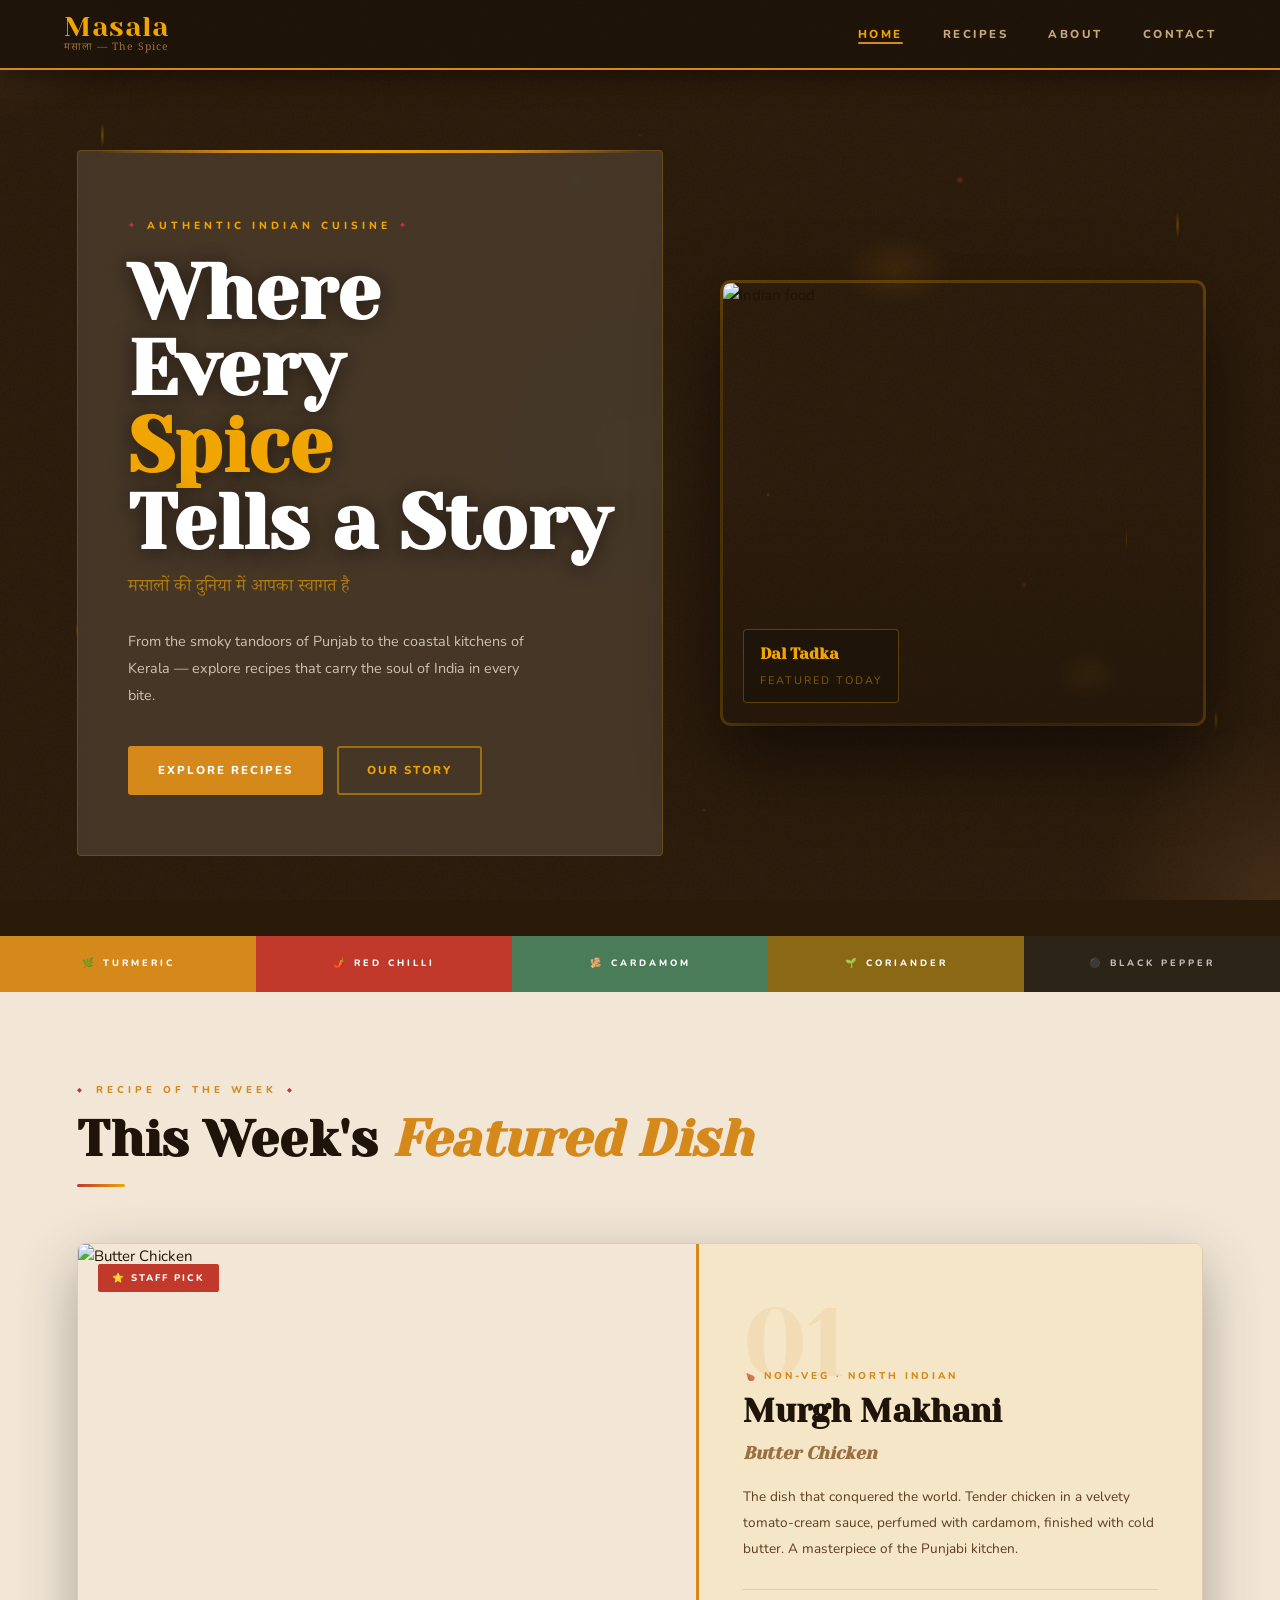
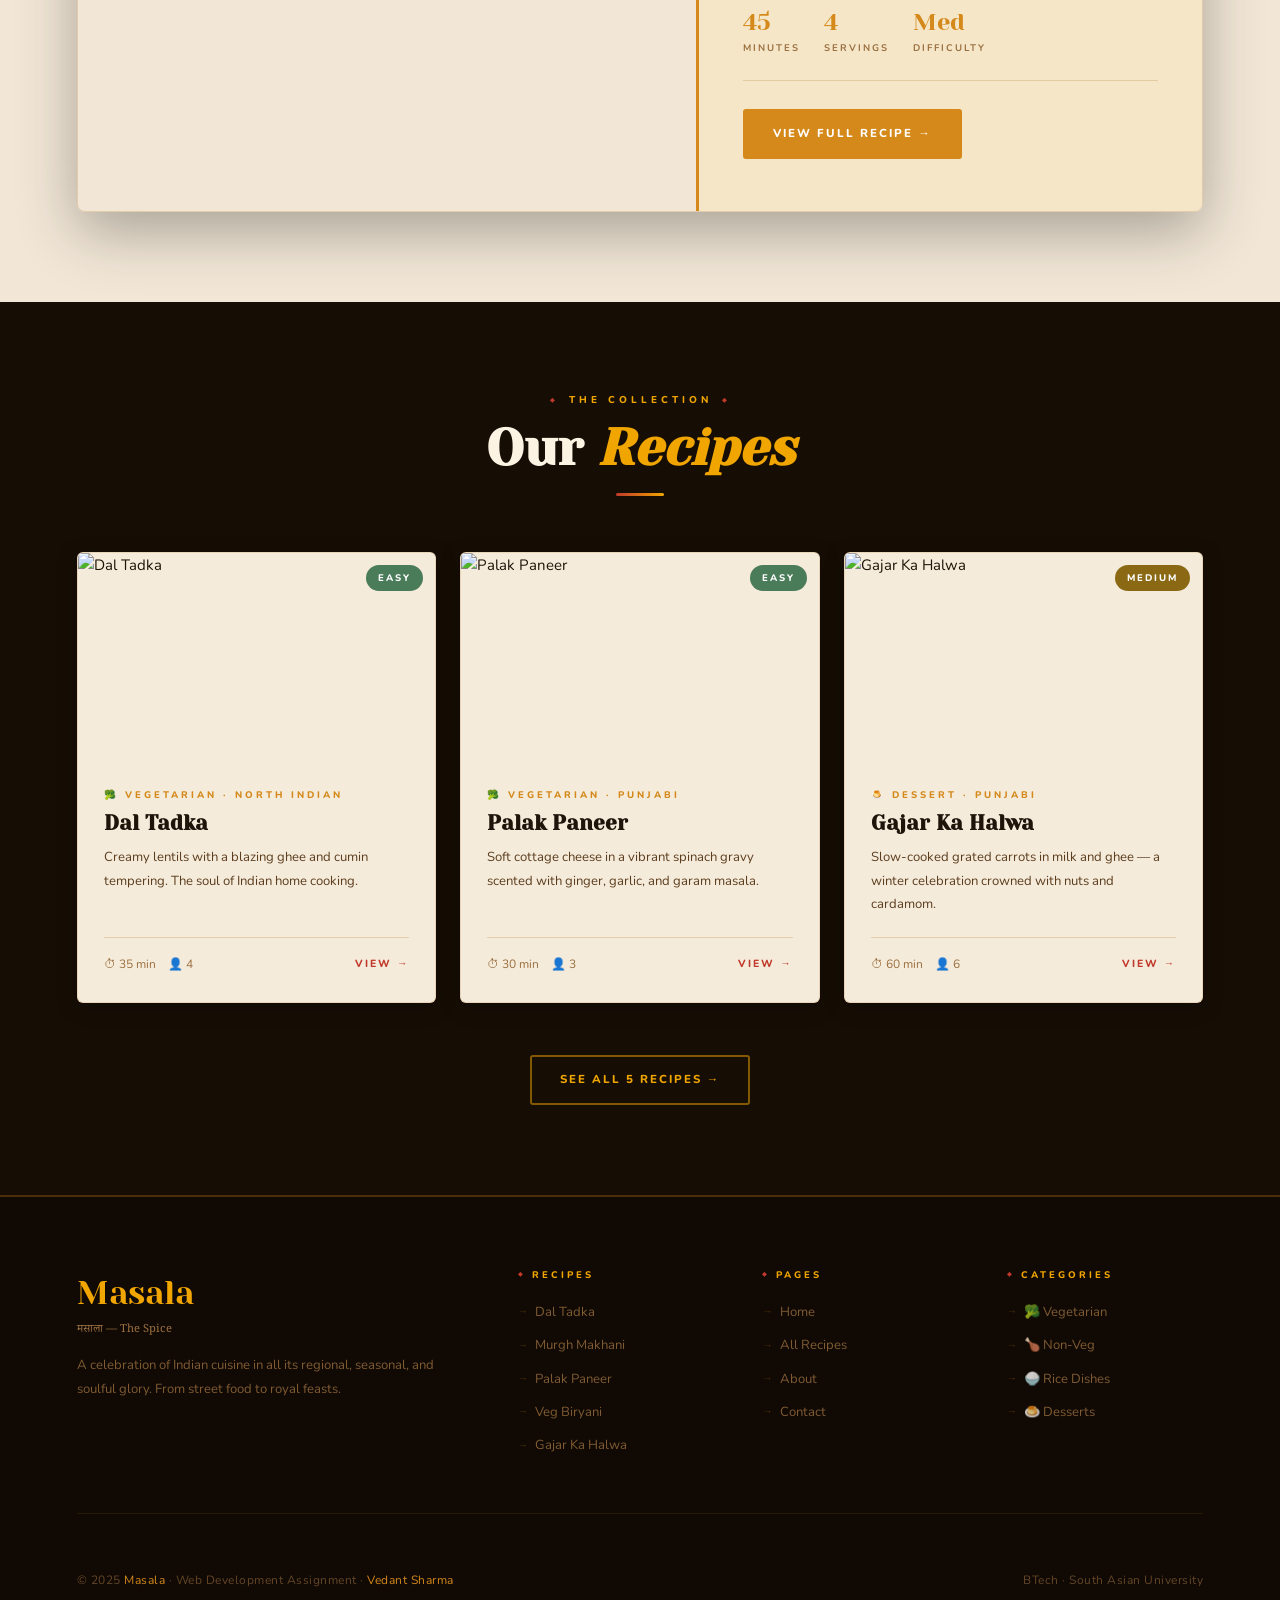
==== commit dd0b225b: "Complete redesign - Masala spice background theme" ====
--- a/index.html
+++ b/index.html
@@ -3,16 +3,15 @@
 <head>
   <meta charset="UTF-8" />
   <meta name="viewport" content="width=device-width, initial-scale=1.0" />
-  <title>Rasoi — Authentic Indian Recipes</title>
+  <title>Masala — Authentic Indian Recipes</title>
   <link rel="stylesheet" href="css/styles.css" />
 </head>
 <body>
 
-  <!-- Navbar -->
   <nav class="navbar">
     <div class="navbar__logo">
-      <span class="navbar__logo-main">Rasoi</span>
-      <span class="navbar__logo-sub">रसोई — The Kitchen</span>
+      <span class="navbar__logo-main">Masala</span>
+      <span class="navbar__logo-sub">मसाला — The Spice</span>
     </div>
     <div class="navbar__hamburger" id="hamburger"><span></span><span></span><span></span></div>
     <ul class="navbar__links" id="nav-links">
@@ -25,99 +24,87 @@
 
   <!-- Hero -->
   <section class="hero">
-    <div class="hero__left">
-      <div class="hero__eyebrow fade-up">Authentic Indian Cuisine</div>
-      <h1 class="hero__title fade-up d1">
-        Flavours<br>from the<br><em>Heart</em>
+    <div class="hero__text-wrap fade-up">
+      <div class="hero__tag">Authentic Indian Cuisine</div>
+      <h1 class="hero__title">
+        Where Every
+        <span class="accent">Spice</span>
+        Tells a Story
       </h1>
-      <span class="hero__title-deva fade-up d2">दिल से बना खाना</span>
-      <p class="hero__desc fade-up d3">
-        Every dish tells a story of spices, seasons, and generations. Explore recipes rooted in the rich culinary traditions of India.
-      </p>
-      <div class="hero__cta fade-up d4">
-        <a href="recipes.html" class="btn btn-fire"><span>Explore Recipes</span></a>
-        <a href="about.html" class="btn btn-ghost">Our Story</a>
-      </div>
-    </div>
-    <div class="hero__right">
-      <img src="https://images.unsplash.com/photo-1585937421612-70a008356fbe?w=900&q=85" alt="Indian food spread" />
-      <div class="hero__right-label">
-        <span>Dal Tadka</span>
-        <span style="font-size:0.7rem; color: rgba(245,166,35,0.6);">Featured today</span>
+      <span class="hero__deva">मसालों की दुनिया में आपका स्वागत है</span>
+      <p class="hero__desc">From the smoky tandoors of Punjab to the coastal kitchens of Kerala — explore recipes that carry the soul of India in every bite.</p>
+      <div class="hero__btns">
+        <a href="recipes.html" class="btn btn-spice">Explore Recipes</a>
+        <a href="about.html" class="btn btn-outline-light">Our Story</a>
+      </div>
+    </div>
+
+    <div class="hero__image fade-up d3">
+      <div class="hero__image-frame">
+        <img src="https://images.unsplash.com/photo-1585937421612-70a008356fbe?w=800&q=85" alt="Indian food" />
+        <div class="hero__image-label">
+          <strong>Dal Tadka</strong>
+          <span>Featured Today</span>
+        </div>
       </div>
     </div>
   </section>
 
-  <!-- Ticker -->
-  <div class="ticker">
-    <div class="ticker__inner">
-      <span class="ticker__item">Butter Chicken</span>
-      <span class="ticker__item">Dal Makhani</span>
-      <span class="ticker__item">Biryani</span>
-      <span class="ticker__item">Palak Paneer</span>
-      <span class="ticker__item">Chole Bhature</span>
-      <span class="ticker__item">Gajar Ka Halwa</span>
-      <span class="ticker__item">Masala Dosa</span>
-      <span class="ticker__item">Rogan Josh</span>
-      <!-- Duplicate for seamless loop -->
-      <span class="ticker__item">Butter Chicken</span>
-      <span class="ticker__item">Dal Makhani</span>
-      <span class="ticker__item">Biryani</span>
-      <span class="ticker__item">Palak Paneer</span>
-      <span class="ticker__item">Chole Bhature</span>
-      <span class="ticker__item">Gajar Ka Halwa</span>
-      <span class="ticker__item">Masala Dosa</span>
-      <span class="ticker__item">Rogan Josh</span>
-    </div>
+  <!-- Spice band -->
+  <div class="spice-band">
+    <div class="spice-band__block">🌿 Turmeric</div>
+    <div class="spice-band__block">🌶️ Red Chilli</div>
+    <div class="spice-band__block">🫚 Cardamom</div>
+    <div class="spice-band__block">🌱 Coriander</div>
+    <div class="spice-band__block">⚫ Black Pepper</div>
   </div>
 
-  <!-- Featured Recipe -->
-  <section class="section section--dark">
+  <!-- Featured -->
+  <section class="section section--parchment">
     <div class="section__header">
-      <div class="section__kicker">Recipe of the Week</div>
-      <h2 class="section__title">Today's <strong>Featured Dish</strong></h2>
+      <div class="kicker">Recipe of the Week</div>
+      <h2 class="section__title">This Week's <em style="font-style:italic; color: var(--turmeric);">Featured Dish</em></h2>
       <div class="section__rule"></div>
     </div>
 
     <div class="featured">
       <div class="featured__image">
-        <img src="https://images.unsplash.com/photo-1603894584373-5ac82b2ae398?w=800&q=80" alt="Butter Chicken" />
-        <span class="featured__tag">⭐ Staff Pick</span>
+        <img src="https://images.unsplash.com/photo-1603894584373-5ac82b2ae398?w=900&q=80" alt="Butter Chicken" />
+        <span class="featured__sticker">⭐ Staff Pick</span>
       </div>
       <div class="featured__body">
-        <div class="featured__number">01</div>
-        <span class="featured__category">🍗 Non-Vegetarian · North Indian</span>
-        <h2 class="featured__title">Murgh Makhani<br><em style="font-style:italic; color: var(--muted); font-size:0.7em;">Butter Chicken</em></h2>
-        <p class="featured__desc">The dish that conquered the world. Tender chicken in a velvety tomato-cream sauce, perfumed with cardamom and finished with cold butter. A masterpiece of the Punjabi kitchen.</p>
+        <div class="featured__num">01</div>
+        <span class="featured__cat">🍗 Non-Veg · North Indian</span>
+        <h2 class="featured__title">Murgh Makhani<br><small style="font-size:0.55em; color:var(--text-light); font-style:italic;">Butter Chicken</small></h2>
+        <p class="featured__desc">The dish that conquered the world. Tender chicken in a velvety tomato-cream sauce, perfumed with cardamom, finished with cold butter. A masterpiece of the Punjabi kitchen.</p>
         <div class="featured__stats">
-          <div class="stat"><span class="stat__val">45</span><span class="stat__key">Minutes</span></div>
-          <div class="stat"><span class="stat__val">4</span><span class="stat__key">Servings</span></div>
-          <div class="stat"><span class="stat__val">Med</span><span class="stat__key">Difficulty</span></div>
-        </div>
-        <a href="recipe-butter-chicken.html" class="btn btn-saffron" style="align-self: flex-start;">View Full Recipe →</a>
+          <div><span class="fstat__val">45</span><span class="fstat__key">Minutes</span></div>
+          <div><span class="fstat__val">4</span><span class="fstat__key">Servings</span></div>
+          <div><span class="fstat__val">Med</span><span class="fstat__key">Difficulty</span></div>
+        </div>
+        <a href="recipe-butter-chicken.html" class="btn btn-spice" style="align-self:flex-start;">View Full Recipe →</a>
       </div>
     </div>
   </section>
 
-  <!-- All Recipes Preview -->
-  <section class="section">
+  <!-- All recipes preview -->
+  <section class="section section--dark">
     <div class="section__header section__header--center">
-      <div class="section__kicker">The Collection</div>
-      <h2 class="section__title">Our <strong>Recipes</strong></h2>
+      <div class="kicker kicker--light">The Collection</div>
+      <h2 class="section__title section__title--light">Our <em style="font-style:italic; color:var(--saffron);">Recipes</em></h2>
       <div class="section__rule"></div>
     </div>
 
     <div class="cards-grid">
-
       <article class="rcard">
         <div class="rcard__img">
           <img src="https://images.unsplash.com/photo-1585937421612-70a008356fbe?w=600&q=80" alt="Dal Tadka" />
-          <span class="rcard__level level-easy">Easy</span>
+          <span class="rcard__level lvl-easy">Easy</span>
         </div>
         <div class="rcard__body">
           <span class="rcard__cat">🥦 Vegetarian · North Indian</span>
           <h3 class="rcard__title">Dal Tadka</h3>
-          <p class="rcard__desc">Yellow lentils simmered to a creamy perfection and finished with a blazing ghee tempering of cumin, garlic, and dried chillies.</p>
+          <p class="rcard__desc">Creamy lentils with a blazing ghee and cumin tempering. The soul of Indian home cooking.</p>
           <div class="rcard__footer">
             <div class="rcard__meta"><span>⏱ 35 min</span><span>👤 4</span></div>
             <a href="recipe-dal.html" class="rcard__link">View →</a>
@@ -127,29 +114,13 @@
 
       <article class="rcard">
         <div class="rcard__img">
-          <img src="https://images.unsplash.com/photo-1603894584373-5ac82b2ae398?w=600&q=80" alt="Butter Chicken" />
-          <span class="rcard__level level-medium">Medium</span>
-        </div>
-        <div class="rcard__body">
-          <span class="rcard__cat">🍗 Non-Veg · North Indian</span>
-          <h3 class="rcard__title">Murgh Makhani</h3>
-          <p class="rcard__desc">The iconic butter chicken — smoky marinated chicken in a rich, spiced tomato-cream sauce. The dish that made Indian food famous worldwide.</p>
-          <div class="rcard__footer">
-            <div class="rcard__meta"><span>⏱ 45 min</span><span>👤 4</span></div>
-            <a href="recipe-butter-chicken.html" class="rcard__link">View →</a>
-          </div>
-        </div>
-      </article>
-
-      <article class="rcard">
-        <div class="rcard__img">
           <img src="https://images.unsplash.com/photo-1631515243349-e0cb75fb8d3a?w=600&q=80" alt="Palak Paneer" />
-          <span class="rcard__level level-easy">Easy</span>
+          <span class="rcard__level lvl-easy">Easy</span>
         </div>
         <div class="rcard__body">
           <span class="rcard__cat">🥦 Vegetarian · Punjabi</span>
           <h3 class="rcard__title">Palak Paneer</h3>
-          <p class="rcard__desc">Pillowy cubes of fresh cottage cheese bathed in a vibrant, silky spinach gravy scented with ginger, garlic, and warming spices.</p>
+          <p class="rcard__desc">Soft cottage cheese in a vibrant spinach gravy scented with ginger, garlic, and garam masala.</p>
           <div class="rcard__footer">
             <div class="rcard__meta"><span>⏱ 30 min</span><span>👤 3</span></div>
             <a href="recipe-palak.html" class="rcard__link">View →</a>
@@ -157,20 +128,37 @@
         </div>
       </article>
 
-    </div>
-
-    <div style="text-align:center; margin-top: 56px;">
-      <a href="recipes.html" class="btn btn-ghost">See All 5 Recipes →</a>
+      <article class="rcard">
+        <div class="rcard__img">
+          <img src="https://images.unsplash.com/photo-1666762533664-9b1e3aa84c3a?w=600&q=80" alt="Gajar Ka Halwa" />
+          <span class="rcard__level lvl-medium">Medium</span>
+        </div>
+        <div class="rcard__body">
+          <span class="rcard__cat">🍮 Dessert · Punjabi</span>
+          <h3 class="rcard__title">Gajar Ka Halwa</h3>
+          <p class="rcard__desc">Slow-cooked grated carrots in milk and ghee — a winter celebration crowned with nuts and cardamom.</p>
+          <div class="rcard__footer">
+            <div class="rcard__meta"><span>⏱ 60 min</span><span>👤 6</span></div>
+            <a href="recipe-halwa.html" class="rcard__link">View →</a>
+          </div>
+        </div>
+      </article>
+    </div>
+
+    <div style="text-align:center; margin-top:52px;">
+      <a href="recipes.html" class="btn btn-outline-light">See All 5 Recipes →</a>
     </div>
   </section>
 
   <!-- Footer -->
   <footer class="footer">
-    <div class="footer__top">
-      <div>
-        <span class="footer__logo">Rasoi</span>
-        <span class="footer__logo-deva">रसोई — The Kitchen</span>
-        <p class="footer__tagline">A celebration of Indian cuisine in all its regional, seasonal, and soulful glory. From street food to royal feasts.</p>
+    <div class="footer__grid">
+      <div>
+        <div class="footer__logo-wrap">
+          <span class="footer__logo">Masala</span>
+          <span class="footer__logo-deva">मसाला — The Spice</span>
+        </div>
+        <p class="footer__desc">A celebration of Indian cuisine in all its regional, seasonal, and soulful glory. From street food to royal feasts.</p>
       </div>
       <div>
         <p class="footer__col-title">Recipes</p>
@@ -178,7 +166,7 @@
           <li><a href="recipe-dal.html">Dal Tadka</a></li>
           <li><a href="recipe-butter-chicken.html">Murgh Makhani</a></li>
           <li><a href="recipe-palak.html">Palak Paneer</a></li>
-          <li><a href="recipe-biryani.html">Vegetable Biryani</a></li>
+          <li><a href="recipe-biryani.html">Veg Biryani</a></li>
           <li><a href="recipe-halwa.html">Gajar Ka Halwa</a></li>
         </ul>
       </div>
@@ -202,7 +190,7 @@
       </div>
     </div>
     <div class="footer__bottom">
-      <p class="footer__copy">© 2025 <span>Rasoi</span> · Web Development Assignment · <span>Vedant Sharma</span></p>
+      <p class="footer__copy">© 2025 <span>Masala</span> · Web Development Assignment · <span>Vedant Sharma</span></p>
       <p class="footer__copy">BTech · South Asian University</p>
     </div>
   </footer>
--- a/css/styles.css
+++ b/css/styles.css
@@ -1,58 +1,111 @@
 /* ============================================================
-   RASOI — Indian Recipe Website
-   Aesthetic: Luxury Spice Market · Dark · Maximalist Editorial
+   MASALA — Indian Recipe Website
+   Aesthetic: Spice Market · Warm Earthy · Textured Background
    ============================================================ */
 
-@import url('https://fonts.googleapis.com/css2?family=Cormorant+Garamond:ital,wght@0,300;0,600;0,700;1,300;1,600&family=Josefin+Sans:wght@300;400;700&family=Noto+Serif+Devanagari:wght@400;700&display=swap');
-
-/* ── Variables ── */
+@import url('https://fonts.googleapis.com/css2?family=Yeseva+One&family=Nunito:wght@300;400;600;700;800&family=Noto+Serif+Devanagari:wght@600&display=swap');
+
 :root {
-  --ink:        #0a0806;
-  --deep:       #110e09;
-  --card-bg:    #161008;
-  --saffron:    #f5a623;
-  --turmeric:   #e8890c;
-  --vermillion: #c93a1a;
-  --rose:       #e8415a;
-  --mint:       #3dab7e;
-  --cream:      #f5ede0;
-  --parchment:  #c9ad8a;
-  --muted:      #7a6a52;
-  --border:     rgba(245,166,35,0.2);
-  --glow:       rgba(245,166,35,0.08);
-
-  --font-display: 'Cormorant Garamond', Georgia, serif;
-  --font-ui:      'Josefin Sans', sans-serif;
+  /* Spice-inspired palette */
+  --turmeric:    #d4891a;
+  --saffron:     #f0a500;
+  --chilli:      #c0392b;
+  --cardamom:    #4a7c59;
+  --pepper:      #2c2416;
+  --cumin:       #6b4c2a;
+  --coriander:   #8b6914;
+  --cream:       #fdf3e3;
+  --parchment:   #f5e6c8;
+  --warm-white:  #fffaf2;
+  --text-dark:   #1e140a;
+  --text-mid:    #5c3d1e;
+  --text-light:  #9b7040;
+  --border:      rgba(180,120,40,0.25);
+
+  --font-display: 'Yeseva One', Georgia, serif;
+  --font-body:    'Nunito', sans-serif;
   --font-deva:    'Noto Serif Devanagari', serif;
-
-  --ease:  cubic-bezier(0.4, 0, 0.2, 1);
-  --t:     0.3s;
-}
-
-/* ── Reset ── */
+  --t: 0.3s;
+  --ease: cubic-bezier(0.4,0,0.2,1);
+}
+
 *, *::before, *::after { box-sizing: border-box; margin: 0; padding: 0; }
 html { scroll-behavior: smooth; }
+img  { max-width: 100%; display: block; }
+a    { color: inherit; text-decoration: none; }
+ul   { list-style: none; }
+
+/* ══════════════════════════════════════
+   SPICE BACKGROUND — The whole body
+══════════════════════════════════════ */
 body {
-  background: var(--ink);
-  color: var(--cream);
-  font-family: var(--font-ui);
+  font-family: var(--font-body);
   font-size: 15px;
   line-height: 1.7;
-  overflow-x: hidden;
-}
-img { max-width: 100%; display: block; }
-a   { color: inherit; text-decoration: none; }
-ul  { list-style: none; }
-
-/* ── Decorative grain overlay ── */
+  color: var(--text-dark);
+  /* Layered spice-texture background using CSS gradients */
+  background-color: #2a1a0a;
+  background-image:
+    /* Saffron strands */
+    radial-gradient(ellipse 2px 12px at 8% 15%, rgba(240,165,0,0.35) 0%, transparent 100%),
+    radial-gradient(ellipse 2px 10px at 12% 45%, rgba(240,165,0,0.25) 0%, transparent 100%),
+    radial-gradient(ellipse 1px 8px at 6% 70%, rgba(240,165,0,0.2) 0%, transparent 100%),
+    radial-gradient(ellipse 2px 14px at 92% 25%, rgba(240,165,0,0.3) 0%, transparent 100%),
+    radial-gradient(ellipse 1px 9px at 88% 60%, rgba(240,165,0,0.2) 0%, transparent 100%),
+    radial-gradient(ellipse 2px 11px at 95% 80%, rgba(240,165,0,0.25) 0%, transparent 100%),
+    /* Chilli red dots */
+    radial-gradient(circle 3px at 20% 30%, rgba(192,57,43,0.5) 0%, transparent 100%),
+    radial-gradient(circle 2px at 35% 75%, rgba(192,57,43,0.4) 0%, transparent 100%),
+    radial-gradient(circle 4px at 75% 20%, rgba(192,57,43,0.45) 0%, transparent 100%),
+    radial-gradient(circle 3px at 80% 65%, rgba(192,57,43,0.35) 0%, transparent 100%),
+    radial-gradient(circle 2px at 55% 90%, rgba(192,57,43,0.3) 0%, transparent 100%),
+    /* Turmeric powder patches */
+    radial-gradient(ellipse 60px 40px at 15% 50%, rgba(212,137,26,0.15) 0%, transparent 70%),
+    radial-gradient(ellipse 80px 50px at 70% 30%, rgba(212,137,26,0.12) 0%, transparent 70%),
+    radial-gradient(ellipse 50px 35px at 85% 75%, rgba(212,137,26,0.1) 0%, transparent 70%),
+    /* Cardamom green hints */
+    radial-gradient(circle 3px at 45% 20%, rgba(74,124,89,0.5) 0%, transparent 100%),
+    radial-gradient(circle 2px at 60% 55%, rgba(74,124,89,0.4) 0%, transparent 100%),
+    radial-gradient(circle 3px at 25% 85%, rgba(74,124,89,0.35) 0%, transparent 100%),
+    /* Black pepper dots */
+    radial-gradient(circle 2px at 30% 40%, rgba(255,255,255,0.08) 0%, transparent 100%),
+    radial-gradient(circle 1px at 65% 70%, rgba(255,255,255,0.06) 0%, transparent 100%),
+    radial-gradient(circle 2px at 50% 15%, rgba(255,255,255,0.07) 0%, transparent 100%),
+    radial-gradient(circle 1px at 40% 60%, rgba(255,255,255,0.05) 0%, transparent 100%),
+    /* Base warm texture */
+    radial-gradient(ellipse 200px 200px at 0% 0%, rgba(107,76,42,0.4) 0%, transparent 60%),
+    radial-gradient(ellipse 300px 300px at 100% 100%, rgba(107,76,42,0.35) 0%, transparent 60%),
+    radial-gradient(ellipse 250px 250px at 50% 50%, rgba(44,36,22,0.2) 0%, transparent 70%);
+  background-size: 100% 100%;
+  background-attachment: fixed;
+  min-height: 100vh;
+}
+
+/* Noise texture overlay */
 body::before {
   content: '';
   position: fixed;
   inset: 0;
-  background-image: url("data:image/svg+xml,%3Csvg viewBox='0 0 256 256' xmlns='http://www.w3.org/2000/svg'%3E%3Cfilter id='noise'%3E%3CfeTurbulence type='fractalNoise' baseFrequency='0.9' numOctaves='4' stitchTiles='stitch'/%3E%3C/filter%3E%3Crect width='100%25' height='100%25' filter='url(%23noise)' opacity='0.04'/%3E%3C/svg%3E");
+  background-image: url("data:image/svg+xml,%3Csvg viewBox='0 0 512 512' xmlns='http://www.w3.org/2000/svg'%3E%3Cfilter id='n'%3E%3CfeTurbulence type='fractalNoise' baseFrequency='0.75' numOctaves='4' stitchTiles='stitch'/%3E%3C/filter%3E%3Crect width='100%25' height='100%25' filter='url(%23n)' opacity='0.06'/%3E%3C/svg%3E");
   pointer-events: none;
-  z-index: 9999;
-  opacity: 0.4;
+  z-index: 0;
+  opacity: 0.5;
+}
+
+/* All content sits above the texture */
+body > * { position: relative; z-index: 1; }
+
+/* ══════════════════════════════════════
+   CONTENT PANELS — Parchment cards
+══════════════════════════════════════ */
+.panel {
+  background: rgba(253,243,227,0.96);
+  backdrop-filter: blur(4px);
+}
+
+.panel-dark {
+  background: rgba(30,20,10,0.92);
+  backdrop-filter: blur(8px);
 }
 
 /* ══════════════════════════════════════
@@ -61,35 +114,34 @@
 .navbar {
   position: sticky;
   top: 0;
-  z-index: 100;
+  z-index: 200;
   display: flex;
   align-items: center;
   justify-content: space-between;
   padding: 0 5%;
-  height: 68px;
-  background: rgba(10,8,6,0.92);
-  backdrop-filter: blur(12px);
-  border-bottom: 1px solid var(--border);
+  height: 70px;
+  background: rgba(30,20,10,0.97);
+  border-bottom: 2px solid var(--turmeric);
+  box-shadow: 0 4px 30px rgba(0,0,0,0.5);
 }
 
 .navbar__logo {
   display: flex;
   flex-direction: column;
-  line-height: 1;
+  line-height: 1.1;
 }
 
 .navbar__logo-main {
   font-family: var(--font-display);
-  font-size: 1.8rem;
-  font-weight: 700;
+  font-size: 1.7rem;
   color: var(--saffron);
-  letter-spacing: 2px;
+  letter-spacing: 1px;
 }
 
 .navbar__logo-sub {
   font-family: var(--font-deva);
-  font-size: 0.7rem;
-  color: var(--muted);
+  font-size: 0.65rem;
+  color: var(--text-light);
   letter-spacing: 1px;
 }
 
@@ -100,35 +152,30 @@
 }
 
 .navbar__links a {
-  font-family: var(--font-ui);
-  font-size: 0.7rem;
-  font-weight: 700;
-  letter-spacing: 3px;
-  text-transform: uppercase;
-  color: var(--parchment);
+  font-size: 0.72rem;
+  font-weight: 800;
+  letter-spacing: 2.5px;
+  text-transform: uppercase;
+  color: #c9a87c;
+  transition: color var(--t);
   position: relative;
-  padding-bottom: 3px;
-  transition: color var(--t);
+  padding-bottom: 2px;
 }
 
 .navbar__links a::after {
   content: '';
   position: absolute;
   bottom: 0; left: 0;
-  width: 0; height: 1px;
-  background: var(--saffron);
+  width: 0; height: 2px;
+  background: var(--turmeric);
   transition: width var(--t) var(--ease);
+  border-radius: 2px;
 }
 
 .navbar__links a:hover,
-.navbar__links a.active {
-  color: var(--saffron);
-}
-
+.navbar__links a.active { color: var(--saffron); }
 .navbar__links a:hover::after,
-.navbar__links a.active::after {
-  width: 100%;
-}
+.navbar__links a.active::after { width: 100%; }
 
 .navbar__hamburger {
   display: none;
@@ -137,431 +184,418 @@
   cursor: pointer;
 }
 .navbar__hamburger span {
-  width: 22px; height: 1px;
-  background: var(--parchment);
+  width: 22px; height: 2px;
+  background: #c9a87c;
   display: block;
+  border-radius: 2px;
   transition: all var(--t);
 }
 
 /* ══════════════════════════════════════
-   HERO — Split diagonal layout
+   HERO
 ══════════════════════════════════════ */
 .hero {
-  min-height: 92vh;
-  display: grid;
-  grid-template-columns: 1fr 1fr;
+  min-height: 88vh;
+  display: flex;
+  align-items: center;
+  padding: 80px 6%;
   position: relative;
-  overflow: hidden;
-}
-
-/* Left panel */
-.hero__left {
-  background: var(--deep);
-  display: flex;
-  flex-direction: column;
-  justify-content: center;
-  padding: 80px 8% 80px 7%;
+  gap: 60px;
+}
+
+/* Frosted spice bowl effect behind text */
+.hero__text-wrap {
+  flex: 1;
+  background: rgba(253,243,227,0.12);
+  backdrop-filter: blur(6px);
+  border: 1px solid rgba(240,165,0,0.2);
+  border-radius: 4px;
+  padding: 60px 50px;
   position: relative;
-  z-index: 2;
-}
-
-/* Diagonal clip on right edge of left panel */
-.hero__left::after {
+}
+
+.hero__text-wrap::before {
   content: '';
   position: absolute;
-  top: 0; right: -60px; bottom: 0;
-  width: 120px;
-  background: var(--deep);
-  transform: skewX(-4deg);
-  z-index: 1;
-}
-
-.hero__eyebrow {
+  top: -1px; left: 20px; right: 20px;
+  height: 3px;
+  background: linear-gradient(90deg, transparent, var(--turmeric), var(--saffron), var(--turmeric), transparent);
+  border-radius: 2px;
+}
+
+.hero__tag {
+  display: inline-flex;
+  align-items: center;
+  gap: 8px;
   font-size: 0.65rem;
-  letter-spacing: 5px;
+  font-weight: 800;
+  letter-spacing: 4px;
   text-transform: uppercase;
   color: var(--saffron);
-  display: flex;
-  align-items: center;
-  gap: 12px;
+  margin-bottom: 20px;
+}
+
+.hero__tag::before,
+.hero__tag::after { content: '✦'; font-size: 0.5rem; color: var(--chilli); }
+
+.hero__title {
+  font-family: var(--font-display);
+  font-size: clamp(3rem, 6vw, 5.5rem);
+  line-height: 1.0;
+  color: #fff;
+  margin-bottom: 12px;
+  text-shadow: 0 2px 20px rgba(0,0,0,0.5);
+}
+
+.hero__title .accent {
+  color: var(--saffron);
+  display: block;
+}
+
+.hero__deva {
+  font-family: var(--font-deva);
+  font-size: 1.1rem;
+  color: rgba(240,165,0,0.6);
   margin-bottom: 24px;
-}
-
-.hero__eyebrow::before {
-  content: '';
-  width: 30px; height: 1px;
-  background: var(--saffron);
-}
-
-.hero__title {
-  font-family: var(--font-display);
-  font-size: clamp(3.5rem, 7vw, 6rem);
-  font-weight: 300;
-  line-height: 1.0;
-  color: var(--cream);
-  margin-bottom: 6px;
-}
-
-.hero__title em {
-  font-style: italic;
-  color: var(--saffron);
-  font-weight: 600;
-}
-
-.hero__title-deva {
-  font-family: var(--font-deva);
-  font-size: clamp(1.2rem, 2.5vw, 1.8rem);
-  color: var(--muted);
-  margin-bottom: 28px;
   display: block;
 }
 
 .hero__desc {
-  font-size: 0.85rem;
-  color: var(--muted);
-  max-width: 360px;
+  font-size: 0.9rem;
+  color: rgba(253,243,227,0.75);
   line-height: 1.9;
-  margin-bottom: 40px;
-}
-
-.hero__cta {
-  display: flex;
-  gap: 16px;
-  flex-wrap: wrap;
-}
-
-/* Right panel — image mosaic */
-.hero__right {
+  max-width: 420px;
+  margin-bottom: 36px;
+}
+
+.hero__btns { display: flex; gap: 14px; flex-wrap: wrap; }
+
+.hero__image {
+  flex: 1;
+  max-width: 480px;
   position: relative;
+}
+
+.hero__image-frame {
+  position: relative;
+  border-radius: 8px;
   overflow: hidden;
-}
-
-.hero__right img {
+  box-shadow: 0 30px 80px rgba(0,0,0,0.6), 0 0 0 3px rgba(240,165,0,0.3);
+}
+
+.hero__image-frame img {
   width: 100%;
-  height: 100%;
+  height: 440px;
   object-fit: cover;
-  filter: brightness(0.65) saturate(1.2);
-  transition: transform 8s ease;
-}
-
-.hero__right:hover img {
-  transform: scale(1.04);
-}
-
-.hero__right::before {
+  filter: saturate(1.2);
+}
+
+.hero__image-frame::after {
   content: '';
   position: absolute;
   inset: 0;
-  background: linear-gradient(135deg, rgba(10,8,6,0.6) 0%, transparent 60%);
-  z-index: 1;
-}
-
-.hero__right-label {
+  background: linear-gradient(to bottom, transparent 50%, rgba(30,20,10,0.5) 100%);
+}
+
+.hero__image-label {
   position: absolute;
-  bottom: 32px;
-  right: 32px;
+  bottom: 20px;
+  left: 20px;
   z-index: 2;
-  text-align: right;
-}
-
-.hero__right-label span {
+  background: rgba(30,20,10,0.85);
+  border: 1px solid rgba(240,165,0,0.3);
+  border-radius: 4px;
+  padding: 10px 16px;
+}
+
+.hero__image-label strong {
   display: block;
   font-family: var(--font-display);
   font-size: 1rem;
-  font-style: italic;
-  color: rgba(245,237,224,0.7);
+  color: var(--saffron);
+}
+
+.hero__image-label span {
+  font-size: 0.68rem;
+  color: rgba(240,165,0,0.5);
+  letter-spacing: 2px;
+  text-transform: uppercase;
 }
 
 /* ══════════════════════════════════════
    BUTTONS
 ══════════════════════════════════════ */
 .btn {
-  font-family: var(--font-ui);
-  font-size: 0.68rem;
-  font-weight: 700;
-  letter-spacing: 3px;
-  text-transform: uppercase;
-  padding: 14px 32px;
-  border-radius: 0;
+  font-family: var(--font-body);
+  font-size: 0.72rem;
+  font-weight: 800;
+  letter-spacing: 2px;
+  text-transform: uppercase;
+  padding: 13px 28px;
+  border-radius: 3px;
   cursor: pointer;
   display: inline-block;
   transition: all var(--t) var(--ease);
-  border: 1px solid transparent;
-  position: relative;
-  overflow: hidden;
-}
-
-.btn-fire {
-  background: var(--vermillion);
+  border: 2px solid transparent;
+}
+
+.btn-spice {
+  background: var(--turmeric);
   color: #fff;
-  border-color: var(--vermillion);
-}
-
-.btn-fire::before {
-  content: '';
-  position: absolute;
-  inset: 0;
-  background: var(--saffron);
-  transform: translateX(-101%);
-  transition: transform var(--t) var(--ease);
-}
-
-.btn-fire:hover::before { transform: translateX(0); }
-.btn-fire span { position: relative; z-index: 1; }
-.btn-fire:hover { color: var(--ink); }
-
-.btn-ghost {
+  border-color: var(--turmeric);
+}
+
+.btn-spice:hover {
+  background: var(--chilli);
+  border-color: var(--chilli);
+  transform: translateY(-2px);
+  box-shadow: 0 8px 24px rgba(192,57,43,0.4);
+}
+
+.btn-outline-light {
   background: transparent;
-  color: var(--cream);
-  border-color: rgba(245,237,224,0.3);
-}
-
-.btn-ghost:hover {
+  color: var(--saffron);
+  border-color: rgba(240,165,0,0.5);
+}
+
+.btn-outline-light:hover {
+  background: rgba(240,165,0,0.1);
   border-color: var(--saffron);
-  color: var(--saffron);
-}
-
-.btn-saffron {
-  background: var(--saffron);
-  color: var(--ink);
-  border-color: var(--saffron);
-  font-weight: 700;
-}
-
-.btn-saffron:hover {
+}
+
+.btn-outline-dark {
+  background: transparent;
+  color: var(--cumin);
+  border-color: var(--border);
+}
+
+.btn-outline-dark:hover {
   background: var(--turmeric);
+  color: #fff;
   border-color: var(--turmeric);
   transform: translateY(-2px);
-  box-shadow: 0 8px 30px rgba(245,166,35,0.3);
-}
-
-/* ══════════════════════════════════════
-   TICKER BAND
-══════════════════════════════════════ */
-.ticker {
-  background: var(--saffron);
+}
+
+/* ══════════════════════════════════════
+   SPICE DIVIDER
+══════════════════════════════════════ */
+.spice-band {
+  display: flex;
+  align-items: center;
+  justify-content: center;
+  gap: 0;
+  height: 56px;
   overflow: hidden;
-  padding: 10px 0;
-  white-space: nowrap;
-}
-
-.ticker__inner {
-  display: inline-flex;
-  gap: 0;
-  animation: ticker 25s linear infinite;
-}
-
-.ticker__item {
-  font-family: var(--font-ui);
-  font-size: 0.65rem;
-  font-weight: 700;
+}
+
+.spice-band__block {
+  flex: 1;
+  height: 100%;
+  display: flex;
+  align-items: center;
+  justify-content: center;
+  font-size: 0.58rem;
+  font-weight: 800;
   letter-spacing: 3px;
   text-transform: uppercase;
-  color: var(--ink);
-  padding: 0 40px;
-}
-
-.ticker__item::after {
-  content: '✦';
-  margin-left: 40px;
-}
-
-@keyframes ticker {
-  from { transform: translateX(0); }
-  to   { transform: translateX(-50%); }
-}
-
-/* ══════════════════════════════════════
-   SECTION COMMONS
-══════════════════════════════════════ */
-.section { padding: 100px 7%; }
-.section--dark { background: var(--deep); }
-
-.section__header {
-  margin-bottom: 60px;
-}
-
+}
+
+.spice-band__block:nth-child(1) { background: var(--turmeric); color: #fff; }
+.spice-band__block:nth-child(2) { background: var(--chilli); color: #fff; }
+.spice-band__block:nth-child(3) { background: var(--cardamom); color: #fff; }
+.spice-band__block:nth-child(4) { background: var(--coriander); color: #fff; }
+.spice-band__block:nth-child(5) { background: var(--pepper); color: rgba(255,255,255,0.7); }
+
+/* ══════════════════════════════════════
+   SECTIONS
+══════════════════════════════════════ */
+.section {
+  padding: 90px 6%;
+}
+
+.section--parchment {
+  background: rgba(253,243,227,0.95);
+  backdrop-filter: blur(4px);
+}
+
+.section--dark {
+  background: rgba(22,14,6,0.95);
+  backdrop-filter: blur(4px);
+}
+
+.section__header { margin-bottom: 56px; }
 .section__header--center { text-align: center; }
 
-.section__kicker {
+.kicker {
   font-size: 0.62rem;
-  letter-spacing: 5px;
-  text-transform: uppercase;
-  color: var(--saffron);
-  display: flex;
-  align-items: center;
-  gap: 12px;
-  margin-bottom: 14px;
-}
-
-.section__header--center .section__kicker {
-  justify-content: center;
-}
-
-.section__kicker::before,
-.section__kicker::after {
-  content: '◆';
-  font-size: 0.4rem;
-  color: var(--vermillion);
-}
+  font-weight: 800;
+  letter-spacing: 4px;
+  text-transform: uppercase;
+  color: var(--turmeric);
+  display: flex;
+  align-items: center;
+  gap: 10px;
+  margin-bottom: 12px;
+}
+
+.section__header--center .kicker { justify-content: center; }
+.kicker--light { color: var(--saffron); }
+
+.kicker::before { content: '◆'; font-size: 0.4rem; color: var(--chilli); }
+.kicker::after  { content: '◆'; font-size: 0.4rem; color: var(--chilli); }
 
 .section__title {
   font-family: var(--font-display);
-  font-size: clamp(2.2rem, 4vw, 3.5rem);
-  font-weight: 300;
-  color: var(--cream);
+  font-size: clamp(2rem, 4vw, 3.2rem);
   line-height: 1.1;
-}
-
-.section__title strong {
-  font-weight: 700;
-  color: var(--saffron);
-}
+  color: var(--text-dark);
+}
+
+.section__title--light { color: var(--cream); }
 
 .section__rule {
-  width: 40px;
-  height: 2px;
-  background: linear-gradient(90deg, var(--vermillion), var(--saffron));
+  width: 48px; height: 3px;
+  background: linear-gradient(90deg, var(--chilli), var(--saffron));
   margin-top: 16px;
-}
-
-.section__header--center .section__rule {
-  margin: 16px auto 0;
-}
-
-/* ══════════════════════════════════════
-   FEATURED RECIPE — Magazine Layout
+  border-radius: 2px;
+}
+
+.section__header--center .section__rule { margin: 16px auto 0; }
+
+/* ══════════════════════════════════════
+   FEATURED RECIPE — Asymmetric layout
 ══════════════════════════════════════ */
 .featured {
   display: grid;
-  grid-template-columns: 1.2fr 1fr;
+  grid-template-columns: 55% 1fr;
   gap: 0;
-  min-height: 520px;
+  border-radius: 8px;
+  overflow: hidden;
+  box-shadow: 0 20px 60px rgba(0,0,0,0.3);
   border: 1px solid var(--border);
 }
 
 .featured__image {
   position: relative;
   overflow: hidden;
+  min-height: 480px;
 }
 
 .featured__image img {
   width: 100%; height: 100%;
   object-fit: cover;
-  filter: saturate(1.1);
   transition: transform 0.8s var(--ease);
-}
-
-.featured:hover .featured__image img {
-  transform: scale(1.04);
-}
-
-.featured__tag {
+  filter: saturate(1.2);
+}
+
+.featured:hover .featured__image img { transform: scale(1.04); }
+
+.featured__sticker {
   position: absolute;
-  top: 24px; left: 24px;
-  background: var(--vermillion);
+  top: 20px; left: 20px;
+  background: var(--chilli);
   color: #fff;
   font-size: 0.6rem;
-  font-weight: 700;
-  letter-spacing: 3px;
+  font-weight: 800;
+  letter-spacing: 2px;
   text-transform: uppercase;
   padding: 6px 14px;
+  border-radius: 2px;
 }
 
 .featured__body {
-  background: var(--card-bg);
-  padding: 60px 50px;
+  background: var(--parchment);
+  padding: 52px 44px;
   display: flex;
   flex-direction: column;
   justify-content: center;
-  border-left: 1px solid var(--border);
-}
-
-.featured__number {
-  font-family: var(--font-display);
-  font-size: 5rem;
-  font-weight: 700;
-  color: rgba(245,166,35,0.08);
+  border-left: 3px solid var(--turmeric);
+}
+
+.featured__num {
+  font-family: var(--font-display);
+  font-size: 6rem;
   line-height: 1;
-  margin-bottom: -20px;
-}
-
-.featured__category {
-  font-size: 0.6rem;
-  letter-spacing: 4px;
-  text-transform: uppercase;
-  color: var(--saffron);
-  margin-bottom: 12px;
+  color: rgba(212,137,26,0.1);
+  margin-bottom: -24px;
+}
+
+.featured__cat {
+  font-size: 0.62rem;
+  font-weight: 800;
+  letter-spacing: 3px;
+  text-transform: uppercase;
+  color: var(--turmeric);
+  margin-bottom: 10px;
 }
 
 .featured__title {
   font-family: var(--font-display);
-  font-size: clamp(1.8rem, 3vw, 2.6rem);
-  font-weight: 600;
-  color: var(--cream);
+  font-size: clamp(1.6rem, 2.5vw, 2.3rem);
+  color: var(--text-dark);
   line-height: 1.15;
-  margin-bottom: 18px;
+  margin-bottom: 16px;
 }
 
 .featured__desc {
   font-size: 0.85rem;
-  color: var(--muted);
+  color: var(--text-mid);
   line-height: 1.9;
-  margin-bottom: 32px;
+  margin-bottom: 28px;
 }
 
 .featured__stats {
   display: flex;
   gap: 24px;
-  margin-bottom: 36px;
-  padding-top: 24px;
+  padding: 20px 0;
   border-top: 1px solid var(--border);
-}
-
-.stat {
-  display: flex;
-  flex-direction: column;
-  gap: 2px;
-}
-
-.stat__val {
-  font-family: var(--font-display);
-  font-size: 1.4rem;
-  font-weight: 600;
-  color: var(--saffron);
+  border-bottom: 1px solid var(--border);
+  margin-bottom: 28px;
+}
+
+.fstat__val {
+  font-family: var(--font-display);
+  font-size: 1.5rem;
+  color: var(--turmeric);
+  display: block;
   line-height: 1;
 }
 
-.stat__key {
+.fstat__key {
   font-size: 0.6rem;
+  font-weight: 700;
   letter-spacing: 2px;
   text-transform: uppercase;
-  color: var(--muted);
-}
-
-/* ══════════════════════════════════════
-   RECIPE GRID CARDS
+  color: var(--text-light);
+}
+
+/* ══════════════════════════════════════
+   RECIPE CARDS
 ══════════════════════════════════════ */
 .cards-grid {
   display: grid;
   grid-template-columns: repeat(auto-fill, minmax(300px, 1fr));
-  gap: 2px;
+  gap: 24px;
 }
 
 .rcard {
-  background: var(--card-bg);
-  border: 1px solid var(--border);
+  background: rgba(253,243,227,0.97);
+  border-radius: 6px;
   overflow: hidden;
+  border: 1px solid rgba(180,120,40,0.2);
+  box-shadow: 0 4px 20px rgba(0,0,0,0.25);
   display: flex;
   flex-direction: column;
-  transition: border-color var(--t);
-  position: relative;
-}
-
-.rcard:hover { border-color: rgba(245,166,35,0.5); }
+  transition: transform var(--t), box-shadow var(--t);
+}
+
+.rcard:hover {
+  transform: translateY(-6px);
+  box-shadow: 0 16px 40px rgba(0,0,0,0.4);
+}
 
 .rcard__img {
-  height: 220px;
+  height: 210px;
   overflow: hidden;
   position: relative;
 }
@@ -569,545 +603,518 @@
 .rcard__img img {
   width: 100%; height: 100%;
   object-fit: cover;
-  filter: saturate(1.1) brightness(0.85);
-  transition: transform 0.6s var(--ease), filter 0.6s;
-}
-
-.rcard:hover .rcard__img img {
-  transform: scale(1.06);
-  filter: saturate(1.3) brightness(0.9);
-}
+  filter: saturate(1.15);
+  transition: transform 0.6s var(--ease);
+}
+
+.rcard:hover .rcard__img img { transform: scale(1.08); }
 
 .rcard__level {
   position: absolute;
-  top: 0; right: 0;
-  font-size: 0.58rem;
-  font-weight: 700;
+  top: 12px; right: 12px;
+  font-size: 0.6rem;
+  font-weight: 800;
   letter-spacing: 2px;
   text-transform: uppercase;
-  padding: 6px 12px;
+  padding: 5px 12px;
+  border-radius: 20px;
   color: #fff;
 }
 
-.level-easy   { background: var(--mint); }
-.level-medium { background: var(--turmeric); color: var(--ink); }
-.level-hard   { background: var(--vermillion); }
+.lvl-easy   { background: var(--cardamom); }
+.lvl-medium { background: var(--coriander); }
+.lvl-hard   { background: var(--chilli); }
 
 .rcard__body {
-  padding: 28px 28px 32px;
+  padding: 24px 26px 28px;
   flex: 1;
   display: flex;
   flex-direction: column;
 }
 
 .rcard__cat {
-  font-size: 0.58rem;
+  font-size: 0.6rem;
+  font-weight: 800;
   letter-spacing: 3px;
   text-transform: uppercase;
-  color: var(--saffron);
+  color: var(--turmeric);
+  margin-bottom: 8px;
+}
+
+.rcard__title {
+  font-family: var(--font-display);
+  font-size: 1.3rem;
+  color: var(--text-dark);
   margin-bottom: 10px;
-}
-
-.rcard__title {
-  font-family: var(--font-display);
-  font-size: 1.4rem;
-  font-weight: 600;
-  color: var(--cream);
   line-height: 1.2;
-  margin-bottom: 12px;
 }
 
 .rcard__desc {
   font-size: 0.82rem;
-  color: var(--muted);
+  color: var(--text-mid);
   line-height: 1.8;
   flex: 1;
-  margin-bottom: 24px;
+  margin-bottom: 20px;
 }
 
 .rcard__footer {
   display: flex;
   align-items: center;
   justify-content: space-between;
-  padding-top: 20px;
+  padding-top: 16px;
   border-top: 1px solid var(--border);
 }
 
 .rcard__meta {
-  font-size: 0.72rem;
-  color: var(--muted);
-  display: flex;
-  gap: 14px;
+  font-size: 0.75rem;
+  color: var(--text-light);
+  display: flex;
+  gap: 12px;
 }
 
 .rcard__link {
-  font-size: 0.62rem;
-  font-weight: 700;
+  font-size: 0.65rem;
+  font-weight: 800;
   letter-spacing: 2px;
   text-transform: uppercase;
-  color: var(--saffron);
-  display: flex;
-  align-items: center;
-  gap: 6px;
-  transition: gap var(--t);
-}
-
-.rcard:hover .rcard__link { gap: 10px; }
-
-/* ══════════════════════════════════════
-   CATEGORIES — Horizontal scroll chips
+  color: var(--chilli);
+  display: flex;
+  align-items: center;
+  gap: 5px;
+  transition: gap var(--t), color var(--t);
+}
+
+.rcard:hover .rcard__link { gap: 9px; color: var(--turmeric); }
+
+/* ══════════════════════════════════════
+   CATEGORY FILTERS
 ══════════════════════════════════════ */
 .cat-bar {
   display: flex;
-  gap: 8px;
+  gap: 10px;
   flex-wrap: wrap;
-  margin-bottom: 48px;
+  margin-bottom: 44px;
 }
 
 .cat-chip {
-  font-family: var(--font-ui);
-  font-size: 0.62rem;
-  font-weight: 700;
+  font-family: var(--font-body);
+  font-size: 0.65rem;
+  font-weight: 800;
   letter-spacing: 2px;
   text-transform: uppercase;
   padding: 9px 20px;
-  border: 1px solid var(--border);
-  background: transparent;
-  color: var(--muted);
+  border-radius: 30px;
+  border: 2px solid var(--border);
+  background: rgba(253,243,227,0.8);
+  color: var(--text-mid);
   cursor: pointer;
   transition: all var(--t);
 }
 
 .cat-chip:hover,
 .cat-chip.active {
-  background: var(--saffron);
-  border-color: var(--saffron);
-  color: var(--ink);
-}
-
-/* ══════════════════════════════════════
-   SEARCH BAR
+  background: var(--turmeric);
+  border-color: var(--turmeric);
+  color: #fff;
+}
+
+/* ══════════════════════════════════════
+   SEARCH
 ══════════════════════════════════════ */
 .search-wrap {
-  max-width: 560px;
-  margin: 0 auto 56px;
+  max-width: 520px;
+  margin: 0 auto 50px;
   position: relative;
 }
 
 .search-wrap input {
   width: 100%;
-  background: var(--card-bg);
-  border: 1px solid var(--border);
-  border-radius: 0;
-  padding: 16px 52px 16px 20px;
-  font-family: var(--font-ui);
-  font-size: 0.85rem;
-  color: var(--cream);
+  background: rgba(253,243,227,0.95);
+  border: 2px solid var(--border);
+  border-radius: 40px;
+  padding: 14px 50px 14px 22px;
+  font-family: var(--font-body);
+  font-size: 0.9rem;
+  color: var(--text-dark);
   outline: none;
-  transition: border-color var(--t);
-  letter-spacing: 1px;
-}
-
-.search-wrap input::placeholder { color: var(--muted); }
+  transition: border-color var(--t), box-shadow var(--t);
+}
+
+.search-wrap input::placeholder { color: var(--text-light); }
 
 .search-wrap input:focus {
-  border-color: var(--saffron);
-  box-shadow: 0 0 0 3px rgba(245,166,35,0.08);
+  border-color: var(--turmeric);
+  box-shadow: 0 0 0 4px rgba(212,137,26,0.15);
 }
 
 .search-wrap__icon {
   position: absolute;
   right: 18px; top: 50%;
   transform: translateY(-50%);
-  color: var(--muted);
   font-size: 1rem;
+  color: var(--text-light);
   pointer-events: none;
 }
 
 /* ══════════════════════════════════════
-   RECIPE PAGE
-══════════════════════════════════════ */
-.recipe-banner {
-  position: relative;
-  height: 480px;
-  overflow: hidden;
-}
-
-.recipe-banner img {
-  width: 100%; height: 100%;
-  object-fit: cover;
-  filter: brightness(0.4) saturate(1.3);
-}
-
-.recipe-banner__overlay {
-  position: absolute;
-  inset: 0;
-  display: flex;
-  align-items: flex-end;
-  padding: 60px 7%;
-  background: linear-gradient(to top, rgba(10,8,6,0.95) 0%, rgba(10,8,6,0.3) 60%, transparent 100%);
-}
-
-.recipe-banner__content { max-width: 700px; }
-
-.recipe-banner__crumb {
-  font-size: 0.65rem;
-  letter-spacing: 2px;
-  color: var(--muted);
-  margin-bottom: 12px;
-}
-
-.recipe-banner__crumb a { color: var(--saffron); }
-.recipe-banner__crumb a:hover { text-decoration: underline; }
-
-.recipe-banner__cat {
-  font-size: 0.6rem;
-  letter-spacing: 4px;
-  text-transform: uppercase;
-  color: var(--saffron);
-  margin-bottom: 10px;
-  display: block;
-}
-
-.recipe-banner__title {
-  font-family: var(--font-display);
-  font-size: clamp(2.2rem, 5vw, 3.8rem);
-  font-weight: 600;
-  color: var(--cream);
-  line-height: 1.05;
-  margin-bottom: 20px;
-}
-
-.recipe-pills {
-  display: flex;
-  flex-wrap: wrap;
-  gap: 8px;
-}
-
-.pill {
-  font-size: 0.62rem;
-  letter-spacing: 2px;
-  text-transform: uppercase;
-  padding: 6px 16px;
-  border: 1px solid rgba(245,237,224,0.2);
-  color: var(--parchment);
-  background: rgba(255,255,255,0.05);
-}
-
-.pill strong { color: #fff; }
-
-/* Recipe body */
-.recipe-body {
-  display: grid;
-  grid-template-columns: 300px 1fr;
-  gap: 0;
-  max-width: 1200px;
-  margin: 0 auto;
-  padding: 0 7% 80px;
-}
-
-.recipe-aside {
-  padding: 50px 40px 50px 0;
-  border-right: 1px solid var(--border);
-  position: sticky;
-  top: 80px;
-  align-self: start;
-}
-
-.aside-box {
-  margin-bottom: 40px;
-}
-
-.aside-box__title {
-  font-size: 0.58rem;
-  letter-spacing: 4px;
-  text-transform: uppercase;
-  color: var(--saffron);
-  margin-bottom: 20px;
-  padding-bottom: 12px;
-  border-bottom: 1px solid var(--border);
-  display: flex;
-  align-items: center;
-  gap: 8px;
-}
-
-.aside-box__title::before {
-  content: '◆';
-  font-size: 0.4rem;
-  color: var(--vermillion);
-}
-
-.ingr-list li {
-  font-size: 0.82rem;
-  color: var(--muted);
-  padding: 9px 0;
-  border-bottom: 1px solid rgba(245,166,35,0.07);
-  display: flex;
-  align-items: center;
-  gap: 10px;
-  transition: color var(--t);
-}
-
-.ingr-list li:hover { color: var(--cream); }
-.ingr-list li:last-child { border-bottom: none; }
-
-.ingr-list li::before {
-  content: '';
-  width: 4px; height: 4px;
-  background: var(--saffron);
-  border-radius: 50%;
-  flex-shrink: 0;
-}
-
-.recipe-main {
-  padding: 50px 0 50px 50px;
-}
-
-.recipe-main h2 {
-  font-family: var(--font-display);
-  font-size: 0.62rem;
-  letter-spacing: 5px;
-  text-transform: uppercase;
-  color: var(--saffron);
-  margin-bottom: 40px;
-  display: flex;
-  align-items: center;
-  gap: 14px;
-}
-
-.recipe-main h2::after {
-  content: '';
-  flex: 1;
-  height: 1px;
-  background: var(--border);
-}
-
-/* Steps */
-.steps { display: flex; flex-direction: column; gap: 0; }
-
-.step-item {
-  display: grid;
-  grid-template-columns: 64px 1fr;
-  gap: 0;
-  border-bottom: 1px solid var(--border);
-  padding: 32px 0;
-  transition: background var(--t);
-}
-
-.step-item:first-child { padding-top: 0; }
-.step-item:last-child  { border-bottom: none; }
-
-.step-item:hover {
-  background: var(--glow);
-  margin: 0 -20px;
-  padding-left: 20px;
-  padding-right: 20px;
-}
-
-.step-num {
-  font-family: var(--font-display);
-  font-size: 3rem;
-  font-weight: 700;
-  color: rgba(245,166,35,0.12);
-  line-height: 1;
-  padding-top: 4px;
-}
-
-.step-content h4 {
-  font-family: var(--font-display);
-  font-size: 1.1rem;
-  font-weight: 600;
-  color: var(--cream);
-  margin-bottom: 8px;
-}
-
-.step-content p {
-  font-size: 0.85rem;
-  color: var(--muted);
-  line-height: 1.9;
-  margin-bottom: 0;
-}
-
-/* ══════════════════════════════════════
    PAGE BANNER
 ══════════════════════════════════════ */
 .page-banner {
-  background: var(--deep);
-  padding: 80px 7%;
-  border-bottom: 1px solid var(--border);
+  padding: 70px 6%;
+  background: rgba(22,14,6,0.95);
+  border-bottom: 3px solid var(--turmeric);
   position: relative;
   overflow: hidden;
 }
 
-.page-banner::before {
-  content: attr(data-text);
+.page-banner::after {
+  content: attr(data-bg);
   position: absolute;
   font-family: var(--font-display);
-  font-size: 12rem;
-  font-weight: 700;
-  color: rgba(245,166,35,0.03);
-  top: 50%;
-  left: 5%;
+  font-size: 10rem;
+  color: rgba(212,137,26,0.04);
+  top: 50%; right: 5%;
   transform: translateY(-50%);
   pointer-events: none;
   white-space: nowrap;
   line-height: 1;
 }
 
-.page-banner__kicker {
-  font-size: 0.6rem;
-  letter-spacing: 5px;
-  text-transform: uppercase;
-  color: var(--saffron);
-  margin-bottom: 16px;
-  display: flex;
-  align-items: center;
-  gap: 12px;
-}
-
-.page-banner__kicker::before { content: '◆'; font-size: 0.4rem; color: var(--vermillion); }
-
-.page-banner__title {
-  font-family: var(--font-display);
-  font-size: clamp(2.5rem, 5vw, 4rem);
-  font-weight: 300;
+.page-banner .kicker { color: var(--saffron); margin-bottom: 14px; }
+.page-banner h1 {
+  font-family: var(--font-display);
+  font-size: clamp(2.2rem, 5vw, 3.8rem);
   color: var(--cream);
   line-height: 1.05;
 }
-
-.page-banner__title strong { font-weight: 700; color: var(--saffron); }
+.page-banner h1 span { color: var(--saffron); }
+
+/* ══════════════════════════════════════
+   RECIPE PAGE
+══════════════════════════════════════ */
+.recipe-hero-img {
+  position: relative;
+  height: 460px;
+  overflow: hidden;
+}
+
+.recipe-hero-img img {
+  width: 100%; height: 100%;
+  object-fit: cover;
+  filter: brightness(0.45) saturate(1.3);
+}
+
+.recipe-hero-img__overlay {
+  position: absolute;
+  inset: 0;
+  background: linear-gradient(to top, rgba(22,14,6,0.98) 0%, rgba(22,14,6,0.4) 55%, transparent 100%);
+  display: flex;
+  align-items: flex-end;
+  padding: 50px 6%;
+}
+
+.recipe-hero-img__content { max-width: 720px; }
+
+.recipe-crumb {
+  font-size: 0.68rem;
+  letter-spacing: 1px;
+  color: rgba(201,168,124,0.7);
+  margin-bottom: 12px;
+}
+
+.recipe-crumb a { color: var(--saffron); }
+.recipe-crumb a:hover { text-decoration: underline; }
+
+.recipe-hero-img__cat {
+  font-size: 0.62rem;
+  font-weight: 800;
+  letter-spacing: 4px;
+  text-transform: uppercase;
+  color: var(--turmeric);
+  display: block;
+  margin-bottom: 10px;
+}
+
+.recipe-hero-img__title {
+  font-family: var(--font-display);
+  font-size: clamp(2rem, 5vw, 3.5rem);
+  color: var(--cream);
+  line-height: 1.05;
+  margin-bottom: 20px;
+  text-shadow: 0 2px 20px rgba(0,0,0,0.5);
+}
+
+.recipe-pills {
+  display: flex;
+  flex-wrap: wrap;
+  gap: 8px;
+}
+
+.pill {
+  background: rgba(253,243,227,0.1);
+  border: 1px solid rgba(240,165,0,0.25);
+  color: var(--parchment);
+  font-size: 0.65rem;
+  font-weight: 700;
+  letter-spacing: 1px;
+  padding: 7px 16px;
+  border-radius: 30px;
+}
+
+.pill strong { color: #fff; }
+
+/* Recipe body */
+.recipe-body {
+  display: grid;
+  grid-template-columns: 290px 1fr;
+  gap: 0;
+  max-width: 1200px;
+  margin: 0 auto;
+  padding: 0 6% 80px;
+  background: rgba(253,243,227,0.96);
+  backdrop-filter: blur(4px);
+}
+
+.recipe-aside {
+  padding: 44px 36px 44px 0;
+  border-right: 2px dashed rgba(180,120,40,0.25);
+  position: sticky;
+  top: 80px;
+  align-self: start;
+}
+
+.aside-title {
+  font-size: 0.6rem;
+  font-weight: 800;
+  letter-spacing: 4px;
+  text-transform: uppercase;
+  color: var(--chilli);
+  margin-bottom: 18px;
+  padding-bottom: 12px;
+  border-bottom: 2px solid var(--border);
+  display: flex;
+  align-items: center;
+  gap: 8px;
+}
+
+.aside-title::before { content: '🌶️'; font-size: 0.8rem; }
+
+.ingr-list li {
+  font-size: 0.85rem;
+  color: var(--text-mid);
+  padding: 9px 0;
+  border-bottom: 1px dashed rgba(180,120,40,0.15);
+  display: flex;
+  align-items: center;
+  gap: 10px;
+  transition: color var(--t);
+}
+
+.ingr-list li:hover { color: var(--text-dark); }
+.ingr-list li:last-child { border-bottom: none; }
+
+.ingr-list li::before {
+  content: '';
+  width: 5px; height: 5px;
+  background: var(--turmeric);
+  border-radius: 50%;
+  flex-shrink: 0;
+}
+
+.recipe-main {
+  padding: 44px 0 44px 44px;
+}
+
+.steps-title {
+  font-size: 0.6rem;
+  font-weight: 800;
+  letter-spacing: 4px;
+  text-transform: uppercase;
+  color: var(--chilli);
+  margin-bottom: 36px;
+  display: flex;
+  align-items: center;
+  gap: 12px;
+}
+
+.steps-title::after {
+  content: '';
+  flex: 1; height: 2px;
+  background: linear-gradient(90deg, var(--border), transparent);
+}
+
+.step {
+  display: grid;
+  grid-template-columns: 56px 1fr;
+  gap: 20px;
+  margin-bottom: 0;
+  padding: 28px 0;
+  border-bottom: 1px dashed rgba(180,120,40,0.2);
+  transition: background var(--t);
+}
+
+.step:last-child { border-bottom: none; }
+
+.step:hover {
+  background: rgba(212,137,26,0.04);
+  margin: 0 -16px;
+  padding-left: 16px;
+  padding-right: 16px;
+}
+
+.step__num {
+  font-family: var(--font-display);
+  font-size: 2.8rem;
+  color: rgba(212,137,26,0.2);
+  line-height: 1;
+}
+
+.step__content h4 {
+  font-family: var(--font-display);
+  font-size: 1.05rem;
+  color: var(--text-dark);
+  margin-bottom: 6px;
+}
+
+.step__content p {
+  font-size: 0.85rem;
+  color: var(--text-mid);
+  line-height: 1.85;
+  margin-bottom: 0;
+}
 
 /* ══════════════════════════════════════
    ABOUT
 ══════════════════════════════════════ */
-.about-split {
+.about-layout {
   display: grid;
   grid-template-columns: 1fr 1fr;
   gap: 0;
-  min-height: 600px;
-}
-
-.about-image {
+  border-radius: 8px;
+  overflow: hidden;
+  box-shadow: 0 20px 60px rgba(0,0,0,0.4);
+}
+
+.about-img {
   position: relative;
+  min-height: 560px;
   overflow: hidden;
 }
 
-.about-image img {
+.about-img img {
   width: 100%; height: 100%;
   object-fit: cover;
-  filter: saturate(0.9) brightness(0.75);
-}
-
-.about-image::after {
+  filter: saturate(1.1) brightness(0.85);
+}
+
+.about-img::after {
   content: '';
   position: absolute;
   inset: 0;
-  background: linear-gradient(to right, transparent 60%, var(--deep) 100%);
+  background: linear-gradient(to right, transparent 65%, rgba(253,243,227,0.98) 100%);
 }
 
 .about-text {
-  background: var(--deep);
-  padding: 80px 7% 80px 60px;
+  background: rgba(253,243,227,0.98);
+  padding: 70px 52px;
   display: flex;
   flex-direction: column;
   justify-content: center;
-  border-left: 1px solid var(--border);
 }
 
 .about-text p {
-  font-size: 0.85rem;
-  color: var(--muted);
+  font-size: 0.87rem;
+  color: var(--text-mid);
   line-height: 1.9;
-  margin-bottom: 20px;
-}
-
-.about-text p:last-of-type { margin-bottom: 36px; }
+  margin-bottom: 18px;
+}
 
 .values-grid {
   display: grid;
   grid-template-columns: 1fr 1fr;
-  gap: 16px;
-  margin-top: 36px;
+  gap: 14px;
+  margin-top: 32px;
 }
 
 .val-item {
+  background: rgba(245,230,200,0.6);
   border: 1px solid var(--border);
-  padding: 20px;
-  transition: border-color var(--t), background var(--t);
+  border-left: 3px solid var(--turmeric);
+  padding: 18px;
+  border-radius: 4px;
+  transition: border-color var(--t), transform var(--t);
 }
 
 .val-item:hover {
-  border-color: rgba(245,166,35,0.4);
-  background: var(--glow);
-}
-
-.val-item__icon {
-  font-size: 1.4rem;
-  margin-bottom: 8px;
-  display: block;
-}
+  border-left-color: var(--chilli);
+  transform: translateX(3px);
+}
+
+.val-item__icon { font-size: 1.3rem; margin-bottom: 6px; display: block; }
 
 .val-item h4 {
   font-family: var(--font-display);
   font-size: 0.95rem;
-  font-weight: 600;
-  color: var(--cream);
+  color: var(--text-dark);
   margin-bottom: 4px;
 }
 
 .val-item p {
   font-size: 0.78rem;
-  color: var(--muted);
+  color: var(--text-light);
   margin-bottom: 0;
   line-height: 1.6;
 }
 
-/* Team */
 .team-grid {
   display: grid;
   grid-template-columns: repeat(3, 1fr);
-  gap: 2px;
+  gap: 24px;
 }
 
 .team-card {
-  background: var(--card-bg);
+  background: rgba(253,243,227,0.97);
   border: 1px solid var(--border);
-  padding: 40px 32px;
+  border-radius: 6px;
+  padding: 36px 28px;
   text-align: center;
-  transition: border-color var(--t);
-}
-
-.team-card:hover { border-color: rgba(245,166,35,0.4); }
+  box-shadow: 0 4px 20px rgba(0,0,0,0.2);
+  transition: transform var(--t), box-shadow var(--t);
+}
+
+.team-card:hover {
+  transform: translateY(-4px);
+  box-shadow: 0 12px 36px rgba(0,0,0,0.3);
+}
 
 .team-card img {
-  width: 90px; height: 90px;
+  width: 88px; height: 88px;
   border-radius: 50%;
   object-fit: cover;
-  margin: 0 auto 20px;
-  border: 2px solid var(--border);
-  filter: grayscale(0.3);
+  margin: 0 auto 18px;
+  border: 3px solid var(--turmeric);
 }
 
 .team-card h3 {
   font-family: var(--font-display);
   font-size: 1.2rem;
-  font-weight: 600;
-  color: var(--cream);
-  margin-bottom: 4px;
+  color: var(--text-dark);
+  margin-bottom: 3px;
 }
 
 .team-card__role {
-  font-size: 0.6rem;
+  font-size: 0.62rem;
+  font-weight: 800;
   letter-spacing: 3px;
   text-transform: uppercase;
-  color: var(--saffron);
+  color: var(--turmeric);
   display: block;
-  margin-bottom: 14px;
+  margin-bottom: 12px;
 }
 
 .team-card p {
   font-size: 0.8rem;
-  color: var(--muted);
+  color: var(--text-mid);
   line-height: 1.7;
   margin-bottom: 0;
 }
@@ -1117,108 +1124,115 @@
 ══════════════════════════════════════ */
 .contact-grid {
   display: grid;
-  grid-template-columns: 1fr 1.5fr;
+  grid-template-columns: 1fr 1.6fr;
   gap: 0;
-  border: 1px solid var(--border);
+  border-radius: 8px;
+  overflow: hidden;
+  box-shadow: 0 20px 60px rgba(0,0,0,0.3);
 }
 
 .contact-left {
-  background: var(--card-bg);
-  padding: 60px 50px;
-  border-right: 1px solid var(--border);
+  background: rgba(44,36,22,0.97);
+  padding: 60px 44px;
+  border-right: 2px solid rgba(212,137,26,0.2);
+}
+
+.contact-left .kicker { margin-bottom: 16px; }
+.contact-left h2 {
+  font-family: var(--font-display);
+  font-size: 2rem;
+  color: var(--cream);
+  margin-bottom: 18px;
+  line-height: 1.1;
 }
 
 .contact-left p {
   font-size: 0.85rem;
-  color: var(--muted);
+  color: rgba(201,168,124,0.7);
   line-height: 1.9;
-  margin-bottom: 40px;
-}
-
-.contact-detail {
-  display: flex;
-  gap: 16px;
-  margin-bottom: 24px;
+  margin-bottom: 36px;
+}
+
+.cdetail {
+  display: flex;
+  gap: 14px;
+  margin-bottom: 22px;
   align-items: flex-start;
 }
 
-.contact-detail__icon {
-  width: 38px; height: 38px;
-  border: 1px solid var(--border);
+.cdetail__icon {
+  width: 40px; height: 40px;
+  background: rgba(212,137,26,0.15);
+  border: 1px solid rgba(212,137,26,0.2);
+  border-radius: 4px;
   display: flex;
   align-items: center;
   justify-content: center;
   font-size: 1rem;
   flex-shrink: 0;
+}
+
+.cdetail__text strong {
+  display: block;
+  font-size: 0.68rem;
+  letter-spacing: 2px;
+  text-transform: uppercase;
   color: var(--saffron);
-}
-
-.contact-detail__text strong {
-  display: block;
-  font-size: 0.7rem;
-  letter-spacing: 2px;
-  text-transform: uppercase;
-  color: var(--cream);
   margin-bottom: 2px;
 }
 
-.contact-detail__text span {
-  font-size: 0.82rem;
-  color: var(--muted);
-}
-
-.contact-right { padding: 60px 50px; }
+.cdetail__text span { font-size: 0.82rem; color: rgba(201,168,124,0.7); }
+
+.contact-right {
+  background: rgba(253,243,227,0.97);
+  padding: 60px 50px;
+}
 
 .contact-right h3 {
   font-family: var(--font-display);
-  font-size: 1.6rem;
-  font-weight: 600;
-  color: var(--cream);
-  margin-bottom: 32px;
-}
-
-.form-row {
-  display: grid;
-  grid-template-columns: 1fr 1fr;
-  gap: 16px;
-}
-
-.form-group { margin-bottom: 20px; }
+  font-size: 1.8rem;
+  color: var(--text-dark);
+  margin-bottom: 30px;
+}
+
+.form-row { display: grid; grid-template-columns: 1fr 1fr; gap: 16px; }
+.form-group { margin-bottom: 18px; }
 
 .form-group label {
   display: block;
   font-size: 0.62rem;
+  font-weight: 800;
   letter-spacing: 3px;
   text-transform: uppercase;
-  color: var(--muted);
-  margin-bottom: 8px;
+  color: var(--text-light);
+  margin-bottom: 7px;
 }
 
 .form-group input,
 .form-group textarea,
 .form-group select {
   width: 100%;
-  background: var(--card-bg);
-  border: 1px solid var(--border);
+  background: rgba(245,230,200,0.5);
+  border: 1.5px solid var(--border);
+  border-radius: 4px;
   padding: 12px 16px;
-  font-family: var(--font-ui);
-  font-size: 0.85rem;
-  color: var(--cream);
+  font-family: var(--font-body);
+  font-size: 0.88rem;
+  color: var(--text-dark);
   outline: none;
-  border-radius: 0;
-  transition: border-color var(--t);
-}
-
-.form-group select option { background: var(--card-bg); }
-
+  transition: border-color var(--t), box-shadow var(--t);
+}
+
+.form-group select option { background: var(--parchment); }
 .form-group input::placeholder,
-.form-group textarea::placeholder { color: var(--muted); }
+.form-group textarea::placeholder { color: var(--text-light); }
 
 .form-group input:focus,
 .form-group textarea:focus,
 .form-group select:focus {
-  border-color: var(--saffron);
-  box-shadow: 0 0 0 3px rgba(245,166,35,0.06);
+  border-color: var(--turmeric);
+  box-shadow: 0 0 0 3px rgba(212,137,26,0.12);
+  background: rgba(253,243,227,0.9);
 }
 
 .form-group textarea { resize: vertical; min-height: 120px; }
@@ -1227,158 +1241,150 @@
    FOOTER
 ══════════════════════════════════════ */
 .footer {
-  background: var(--deep);
-  border-top: 1px solid var(--border);
-  padding: 70px 7% 36px;
-}
-
-.footer__top {
+  background: rgba(18,10,4,0.98);
+  border-top: 2px solid rgba(212,137,26,0.3);
+  padding: 70px 6% 34px;
+}
+
+.footer__grid {
   display: grid;
   grid-template-columns: 2fr 1fr 1fr 1fr;
-  gap: 50px;
-  margin-bottom: 60px;
-  padding-bottom: 60px;
-  border-bottom: 1px solid var(--border);
-}
-
+  gap: 48px;
+  margin-bottom: 56px;
+  padding-bottom: 56px;
+  border-bottom: 1px solid rgba(212,137,26,0.12);
+}
+
+.footer__logo-wrap { margin-bottom: 14px; }
 .footer__logo {
   font-family: var(--font-display);
   font-size: 2rem;
-  font-weight: 700;
   color: var(--saffron);
-  margin-bottom: 4px;
   display: block;
 }
 
 .footer__logo-deva {
   font-family: var(--font-deva);
-  font-size: 0.75rem;
-  color: var(--muted);
+  font-size: 0.7rem;
+  color: var(--text-light);
   display: block;
-  margin-bottom: 16px;
-}
-
-.footer__tagline {
+  margin-bottom: 14px;
+}
+
+.footer__desc {
   font-size: 0.82rem;
-  color: var(--muted);
+  color: rgba(155,112,64,0.8);
   line-height: 1.8;
   margin-bottom: 0;
 }
 
 .footer__col-title {
-  font-size: 0.58rem;
-  letter-spacing: 4px;
+  font-size: 0.6rem;
+  font-weight: 800;
+  letter-spacing: 3px;
   text-transform: uppercase;
   color: var(--saffron);
-  margin-bottom: 20px;
-  display: flex;
-  align-items: center;
-  gap: 8px;
-}
-
-.footer__col-title::before { content: '◆'; font-size: 0.35rem; color: var(--vermillion); }
-
-.footer__links li + li { margin-top: 12px; }
+  margin-bottom: 18px;
+  display: flex;
+  align-items: center;
+  gap: 6px;
+}
+
+.footer__col-title::before { content: '◆'; font-size: 0.35rem; color: var(--chilli); }
+
+.footer__links li + li { margin-top: 11px; }
 
 .footer__links a {
   font-size: 0.82rem;
-  color: var(--muted);
+  color: rgba(155,112,64,0.8);
   transition: color var(--t);
   display: flex;
   align-items: center;
-  gap: 8px;
+  gap: 7px;
 }
 
 .footer__links a::before {
   content: '→';
-  font-size: 0.6rem;
-  color: var(--border);
+  font-size: 0.65rem;
+  color: rgba(212,137,26,0.3);
   transition: color var(--t), transform var(--t);
 }
 
 .footer__links a:hover { color: var(--saffron); }
-.footer__links a:hover::before { color: var(--saffron); transform: translateX(3px); }
+.footer__links a:hover::before { color: var(--turmeric); transform: translateX(3px); }
 
 .footer__bottom {
   display: flex;
   align-items: center;
   justify-content: space-between;
   flex-wrap: wrap;
-  gap: 10px;
+  gap: 8px;
 }
 
 .footer__copy {
-  font-size: 0.72rem;
-  color: var(--muted);
-  letter-spacing: 1px;
+  font-size: 0.75rem;
+  color: rgba(155,112,64,0.6);
+  letter-spacing: 0.5px;
   margin-bottom: 0;
 }
 
-.footer__copy span { color: var(--saffron); }
+.footer__copy span { color: var(--turmeric); }
 
 /* ══════════════════════════════════════
    ANIMATIONS
 ══════════════════════════════════════ */
 @keyframes fadeUp {
-  from { opacity: 0; transform: translateY(30px); }
+  from { opacity: 0; transform: translateY(28px); }
   to   { opacity: 1; transform: translateY(0); }
 }
 
-.fade-up { animation: fadeUp 0.7s var(--ease) both; }
+.fade-up { animation: fadeUp 0.65s var(--ease) both; }
 .d1 { animation-delay: 0.1s; }
 .d2 { animation-delay: 0.2s; }
-.d3 { animation-delay: 0.3s; }
-.d4 { animation-delay: 0.45s; }
-.d5 { animation-delay: 0.6s; }
+.d3 { animation-delay: 0.35s; }
+.d4 { animation-delay: 0.5s; }
+.d5 { animation-delay: 0.65s; }
 
 /* ══════════════════════════════════════
    RESPONSIVE
 ══════════════════════════════════════ */
 @media (max-width: 1024px) {
-  .hero { grid-template-columns: 1fr; min-height: auto; }
-  .hero__left { padding: 80px 7%; }
-  .hero__left::after { display: none; }
-  .hero__right { height: 400px; }
-
+  .hero { flex-direction: column; min-height: auto; padding: 60px 6%; }
+  .hero__image { max-width: 100%; }
   .featured { grid-template-columns: 1fr; }
-  .featured__image { height: 320px; }
-
-  .about-split { grid-template-columns: 1fr; }
-  .about-image { height: 360px; }
-  .about-text { padding: 60px 7%; border-left: none; border-top: 1px solid var(--border); }
-
+  .featured__image { min-height: 300px; }
+  .about-layout { grid-template-columns: 1fr; }
+  .about-img { min-height: 340px; }
+  .about-text { padding: 60px 6%; }
+  .contact-grid { grid-template-columns: 1fr; }
   .recipe-body { grid-template-columns: 1fr; }
-  .recipe-aside { position: static; border-right: none; border-bottom: 1px solid var(--border); padding: 40px 0; }
-  .recipe-main { padding: 40px 0; }
-
-  .contact-grid { grid-template-columns: 1fr; }
-  .contact-left { border-right: none; border-bottom: 1px solid var(--border); }
-
-  .footer__top { grid-template-columns: 1fr 1fr; }
+  .recipe-aside { position: static; border-right: none; border-bottom: 2px dashed rgba(180,120,40,0.25); padding: 36px 0; }
+  .recipe-main { padding: 36px 0; }
+  .footer__grid { grid-template-columns: 1fr 1fr; }
   .team-grid { grid-template-columns: 1fr 1fr; }
 }
 
 @media (max-width: 640px) {
-  .section { padding: 70px 5%; }
+  .section { padding: 60px 5%; }
   .navbar { padding: 0 5%; }
   .navbar__links {
     display: none;
     position: absolute;
-    top: 68px; left: 0; right: 0;
-    background: var(--deep);
+    top: 70px; left: 0; right: 0;
+    background: rgba(22,14,6,0.98);
     flex-direction: column;
     padding: 28px 5%;
     gap: 20px;
-    border-bottom: 1px solid var(--border);
+    border-bottom: 2px solid var(--turmeric);
   }
   .navbar__links.open { display: flex; }
   .navbar__hamburger { display: flex; }
-
-  .footer__top { grid-template-columns: 1fr; }
+  .footer__grid { grid-template-columns: 1fr; }
   .footer__bottom { flex-direction: column; text-align: center; }
   .team-grid { grid-template-columns: 1fr; }
   .values-grid { grid-template-columns: 1fr; }
   .form-row { grid-template-columns: 1fr; }
-  .recipe-banner { height: 360px; }
-  .hero__right { height: 280px; }
-}
+  .spice-band__block:nth-child(4),
+  .spice-band__block:nth-child(5) { display: none; }
+  .hero__text-wrap { padding: 36px 28px; }
+}
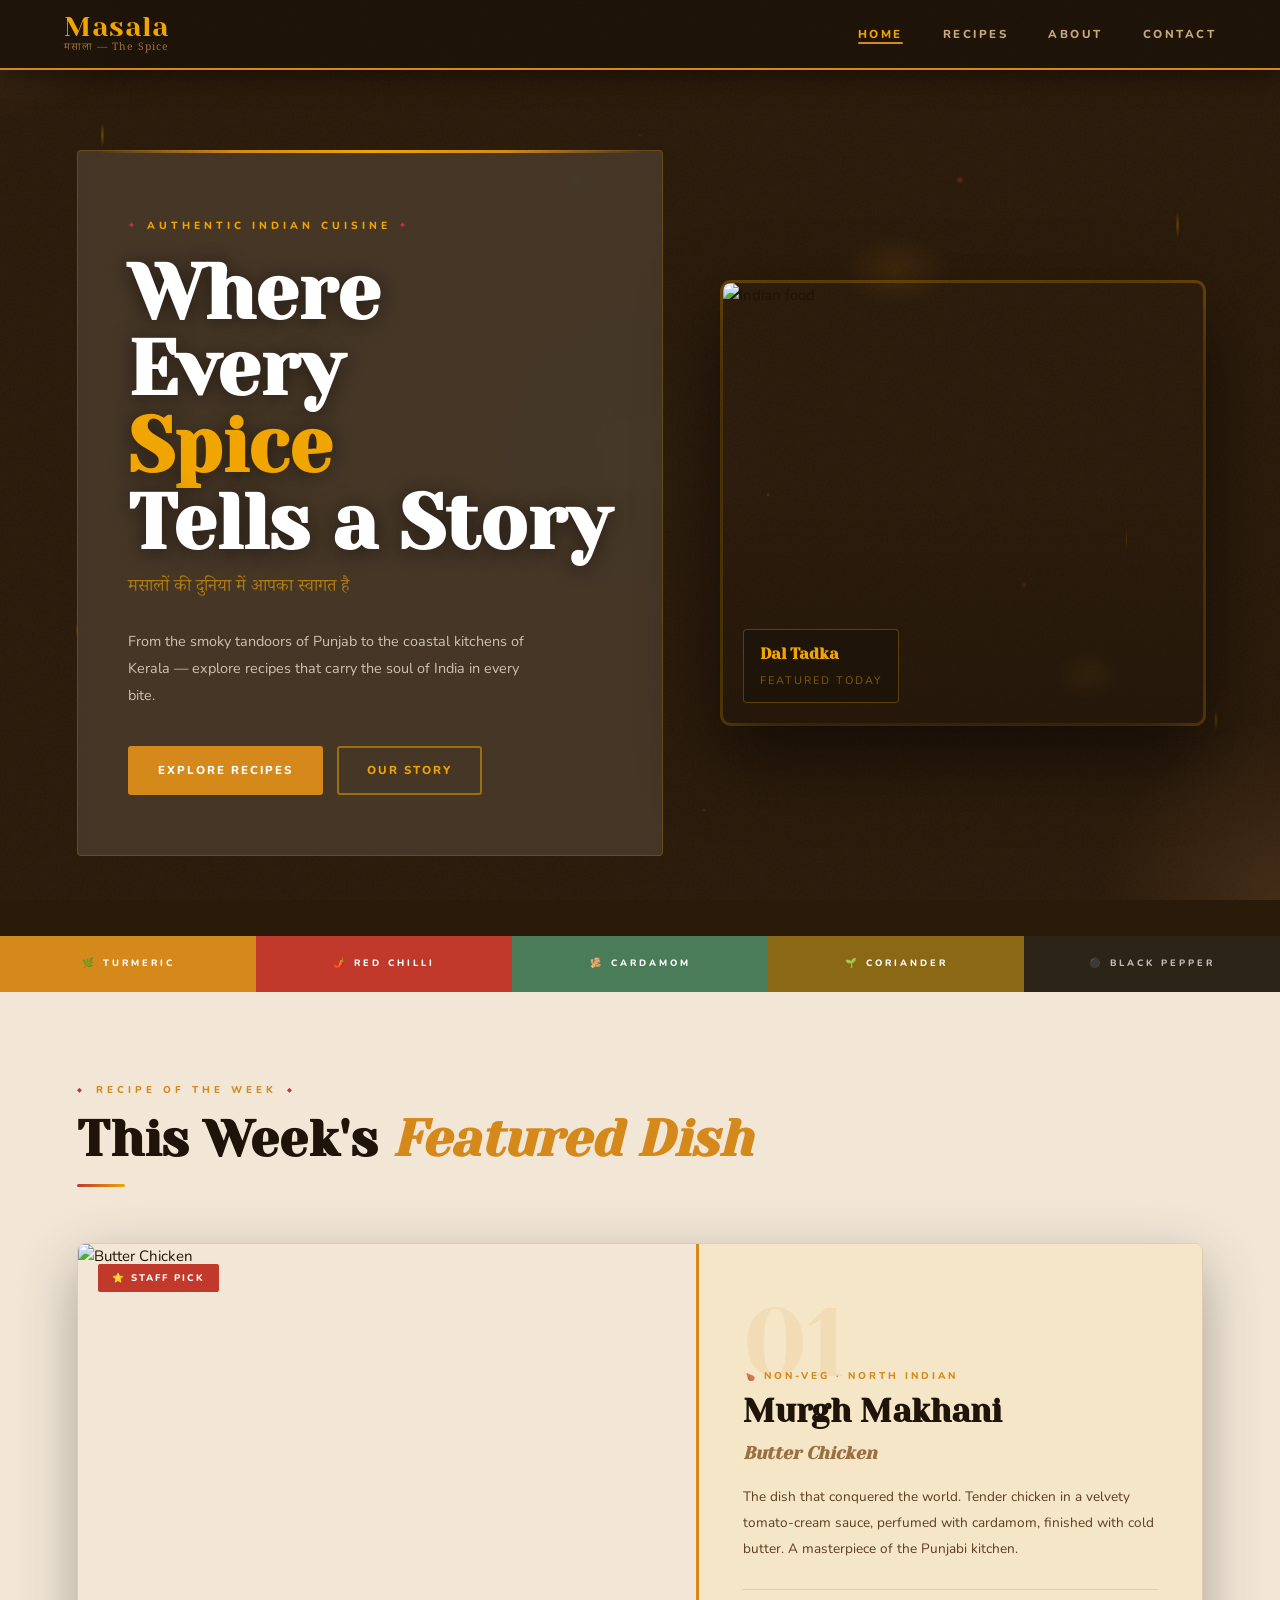
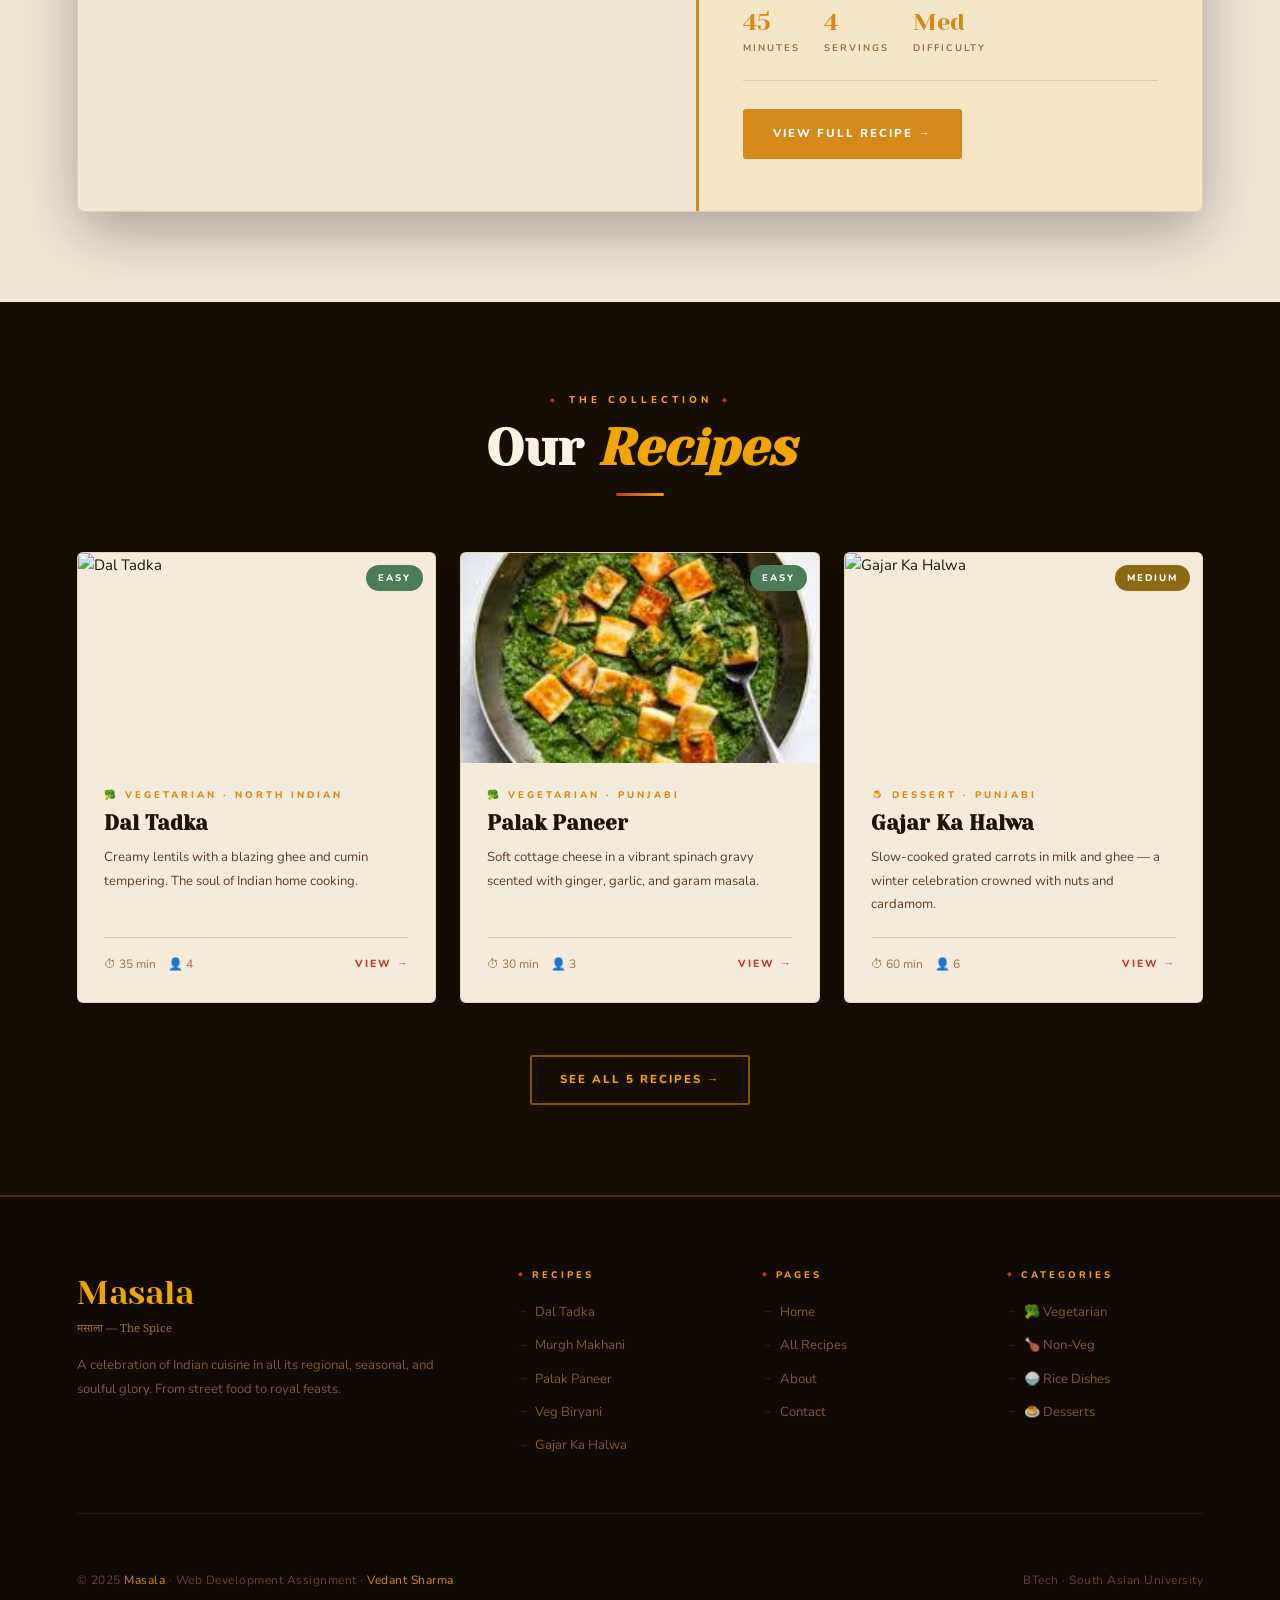
==== commit 7210517a: "Update index.html and replace profile picture" ====
--- a/index.html
+++ b/index.html
@@ -1,11 +1,13 @@
 <!DOCTYPE html>
 <html lang="en">
+
 <head>
   <meta charset="UTF-8" />
   <meta name="viewport" content="width=device-width, initial-scale=1.0" />
   <title>Masala — Authentic Indian Recipes</title>
   <link rel="stylesheet" href="css/styles.css" />
 </head>
+
 <body>
 
   <nav class="navbar">
@@ -32,7 +34,8 @@
         Tells a Story
       </h1>
       <span class="hero__deva">मसालों की दुनिया में आपका स्वागत है</span>
-      <p class="hero__desc">From the smoky tandoors of Punjab to the coastal kitchens of Kerala — explore recipes that carry the soul of India in every bite.</p>
+      <p class="hero__desc">From the smoky tandoors of Punjab to the coastal kitchens of Kerala — explore recipes that
+        carry the soul of India in every bite.</p>
       <div class="hero__btns">
         <a href="recipes.html" class="btn btn-spice">Explore Recipes</a>
         <a href="about.html" class="btn btn-outline-light">Our Story</a>
@@ -63,7 +66,8 @@
   <section class="section section--parchment">
     <div class="section__header">
       <div class="kicker">Recipe of the Week</div>
-      <h2 class="section__title">This Week's <em style="font-style:italic; color: var(--turmeric);">Featured Dish</em></h2>
+      <h2 class="section__title">This Week's <em style="font-style:italic; color: var(--turmeric);">Featured Dish</em>
+      </h2>
       <div class="section__rule"></div>
     </div>
 
@@ -75,8 +79,10 @@
       <div class="featured__body">
         <div class="featured__num">01</div>
         <span class="featured__cat">🍗 Non-Veg · North Indian</span>
-        <h2 class="featured__title">Murgh Makhani<br><small style="font-size:0.55em; color:var(--text-light); font-style:italic;">Butter Chicken</small></h2>
-        <p class="featured__desc">The dish that conquered the world. Tender chicken in a velvety tomato-cream sauce, perfumed with cardamom, finished with cold butter. A masterpiece of the Punjabi kitchen.</p>
+        <h2 class="featured__title">Murgh Makhani<br><small
+            style="font-size:0.55em; color:var(--text-light); font-style:italic;">Butter Chicken</small></h2>
+        <p class="featured__desc">The dish that conquered the world. Tender chicken in a velvety tomato-cream sauce,
+          perfumed with cardamom, finished with cold butter. A masterpiece of the Punjabi kitchen.</p>
         <div class="featured__stats">
           <div><span class="fstat__val">45</span><span class="fstat__key">Minutes</span></div>
           <div><span class="fstat__val">4</span><span class="fstat__key">Servings</span></div>
@@ -91,7 +97,8 @@
   <section class="section section--dark">
     <div class="section__header section__header--center">
       <div class="kicker kicker--light">The Collection</div>
-      <h2 class="section__title section__title--light">Our <em style="font-style:italic; color:var(--saffron);">Recipes</em></h2>
+      <h2 class="section__title section__title--light">Our <em
+          style="font-style:italic; color:var(--saffron);">Recipes</em></h2>
       <div class="section__rule"></div>
     </div>
 
@@ -104,7 +111,8 @@
         <div class="rcard__body">
           <span class="rcard__cat">🥦 Vegetarian · North Indian</span>
           <h3 class="rcard__title">Dal Tadka</h3>
-          <p class="rcard__desc">Creamy lentils with a blazing ghee and cumin tempering. The soul of Indian home cooking.</p>
+          <p class="rcard__desc">Creamy lentils with a blazing ghee and cumin tempering. The soul of Indian home
+            cooking.</p>
           <div class="rcard__footer">
             <div class="rcard__meta"><span>⏱ 35 min</span><span>👤 4</span></div>
             <a href="recipe-dal.html" class="rcard__link">View →</a>
@@ -114,13 +122,16 @@
 
       <article class="rcard">
         <div class="rcard__img">
-          <img src="https://images.unsplash.com/photo-1631515243349-e0cb75fb8d3a?w=600&q=80" alt="Palak Paneer" />
+          <img
+            src="[data-uri]"
+            alt="" />
           <span class="rcard__level lvl-easy">Easy</span>
         </div>
         <div class="rcard__body">
           <span class="rcard__cat">🥦 Vegetarian · Punjabi</span>
           <h3 class="rcard__title">Palak Paneer</h3>
-          <p class="rcard__desc">Soft cottage cheese in a vibrant spinach gravy scented with ginger, garlic, and garam masala.</p>
+          <p class="rcard__desc">Soft cottage cheese in a vibrant spinach gravy scented with ginger, garlic, and garam
+            masala.</p>
           <div class="rcard__footer">
             <div class="rcard__meta"><span>⏱ 30 min</span><span>👤 3</span></div>
             <a href="recipe-palak.html" class="rcard__link">View →</a>
@@ -136,7 +147,8 @@
         <div class="rcard__body">
           <span class="rcard__cat">🍮 Dessert · Punjabi</span>
           <h3 class="rcard__title">Gajar Ka Halwa</h3>
-          <p class="rcard__desc">Slow-cooked grated carrots in milk and ghee — a winter celebration crowned with nuts and cardamom.</p>
+          <p class="rcard__desc">Slow-cooked grated carrots in milk and ghee — a winter celebration crowned with nuts
+            and cardamom.</p>
           <div class="rcard__footer">
             <div class="rcard__meta"><span>⏱ 60 min</span><span>👤 6</span></div>
             <a href="recipe-halwa.html" class="rcard__link">View →</a>
@@ -158,7 +170,8 @@
           <span class="footer__logo">Masala</span>
           <span class="footer__logo-deva">मसाला — The Spice</span>
         </div>
-        <p class="footer__desc">A celebration of Indian cuisine in all its regional, seasonal, and soulful glory. From street food to royal feasts.</p>
+        <p class="footer__desc">A celebration of Indian cuisine in all its regional, seasonal, and soulful glory. From
+          street food to royal feasts.</p>
       </div>
       <div>
         <p class="footer__col-title">Recipes</p>
@@ -200,4 +213,5 @@
       document.getElementById('nav-links').classList.toggle('open'));
   </script>
 </body>
-</html>
+
+</html>
